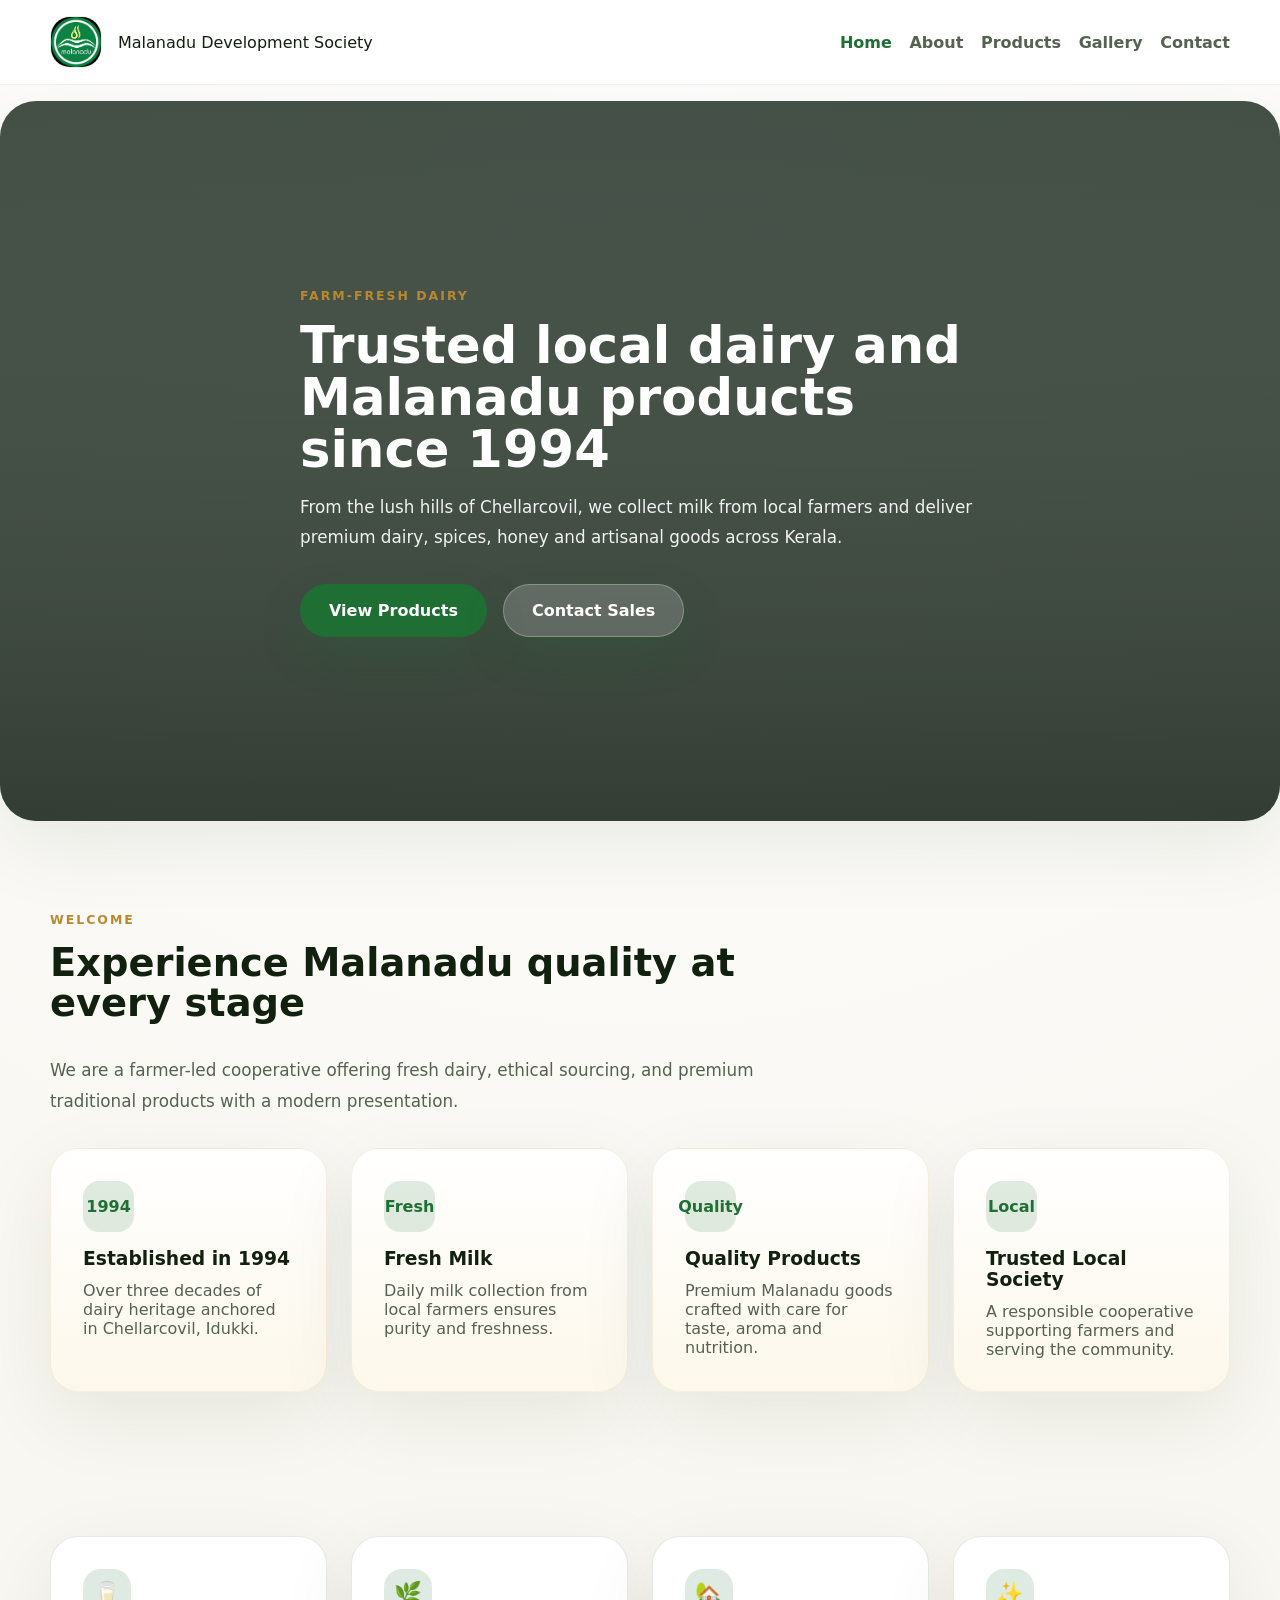
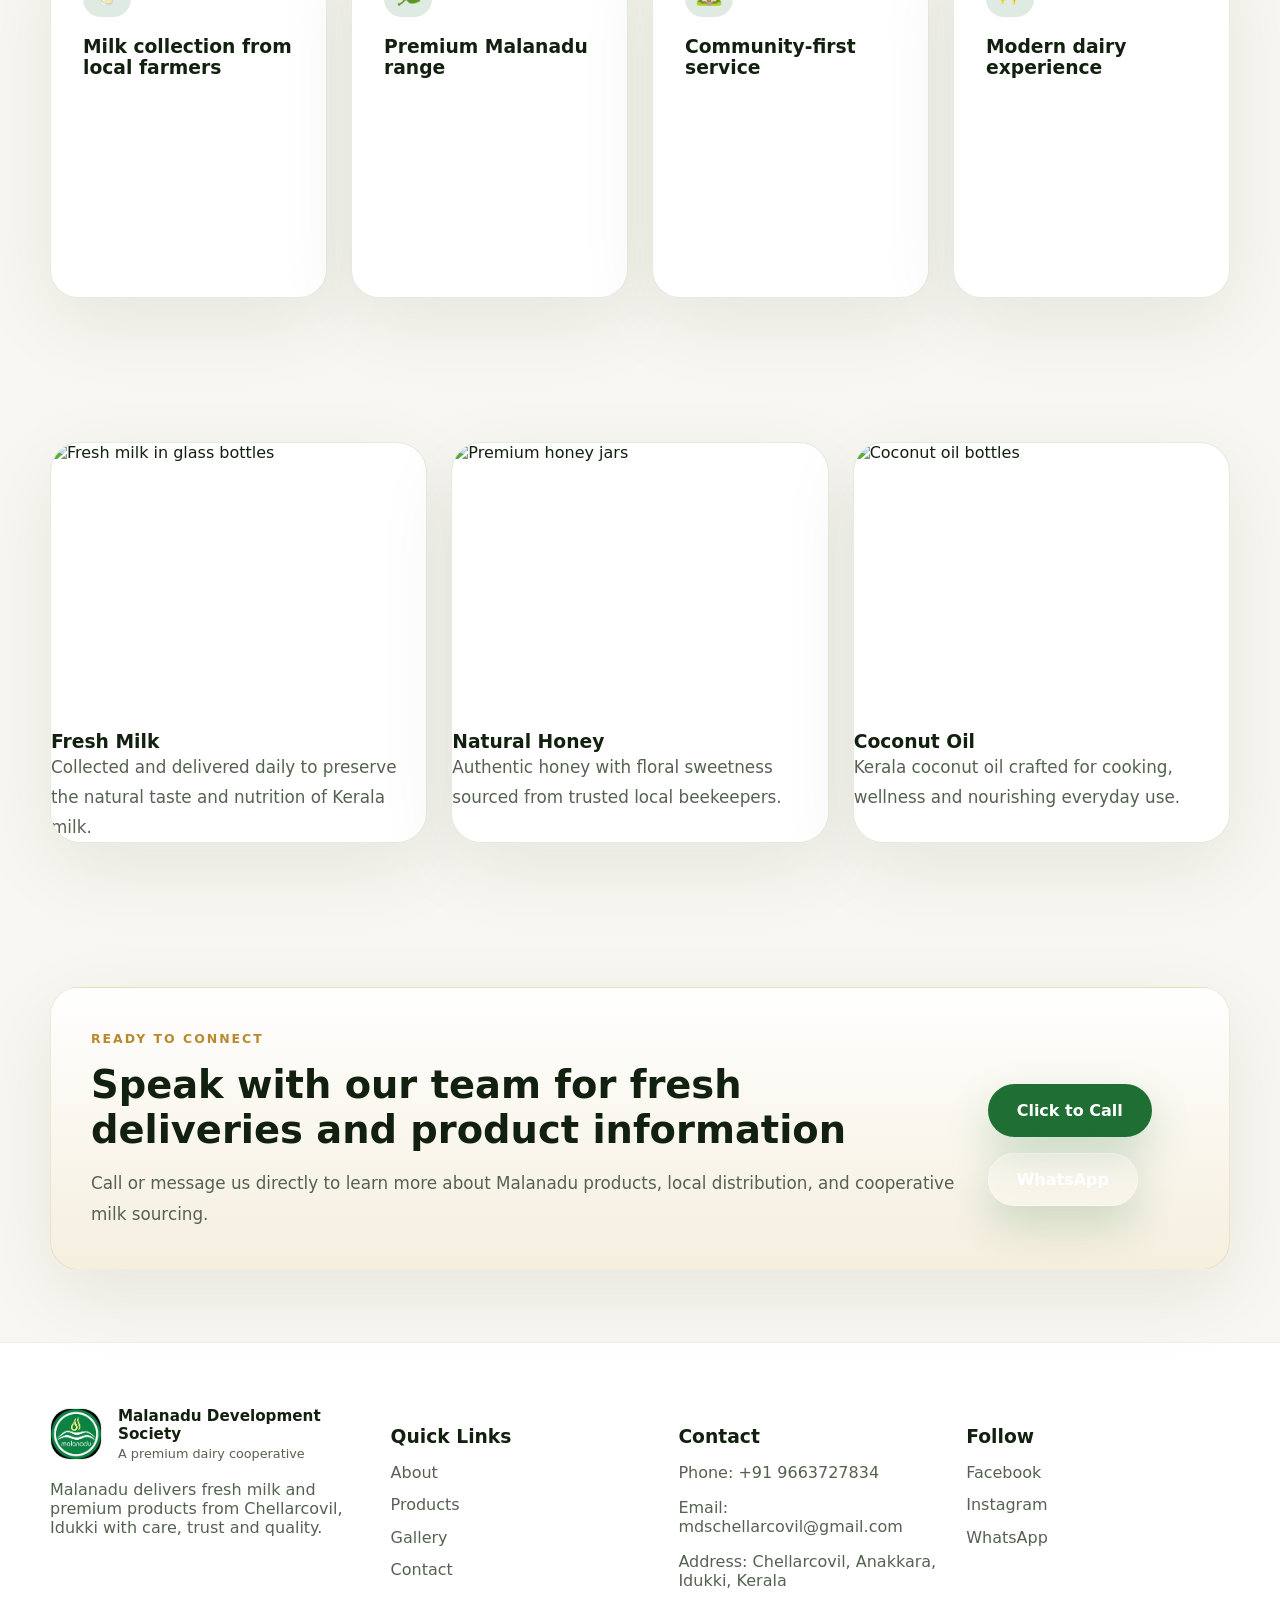
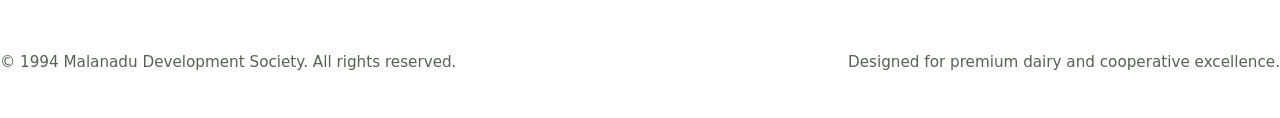
==== index.html @ d936068c "Website redesign" ====
<!doctype html>
<html lang="en">
<head>
  <meta charset="utf-8">
  <meta name="viewport" content="width=device-width,initial-scale=1,maximum-scale=1">
  <title>Malanadu Development Society</title>
  <meta name="description" content="Malanadu Development Society is a dairy and agriculture cooperative in Chellarcovil, Idukki, Kerala, offering fresh milk and premium Malanadu products since 1994.">
  <link rel="stylesheet" href="css/style.css">
  <script defer src="js/main.js"></script>
</head>
<body>
  <header class="site-header">
    <div class="container header-inner">
      <a class="brand" href="index.html">
        <img src="logo.jpeg" alt="Malanadu logo">
        <span>Malanadu Development Society</span>
      </a>
      <button class="menu-toggle" aria-label="Open menu"><span></span></button>
      <nav class="site-nav">
        <ul>
          <li><a href="index.html" class="active">Home</a></li>
          <li><a href="pages/about.html">About</a></li>
          <li><a href="pages/products.html">Products</a></li>
          <li><a href="pages/gallery.html">Gallery</a></li>
          <li><a href="pages/contact.html">Contact</a></li>
        </ul>
      </nav>
    </div>
  </header>

  <main>
    <section class="page-hero reveal" style="background-image: linear-gradient(180deg, rgba(7, 26, 12, 0.68), rgba(14, 40, 18, 0.38)), url('https://images.unsplash.com/photo-1517430816045-df4b7de27df3?auto=compress&cs=tinysrgb&w=1600&q=80');">
      <div class="container hero-copy">
        <span class="eyebrow">Farm-fresh dairy</span>
        <h1>Trusted local dairy and Malanadu products since 1994</h1>
        <p>From the lush hills of Chellarcovil, we collect milk from local farmers and deliver premium dairy, spices, honey and artisanal goods across Kerala.</p>
        <div class="hero-actions">
          <a class="button" href="pages/products.html">View Products</a>
          <a class="button button-secondary" href="pages/contact.html">Contact Sales</a>
        </div>
      </div>
    </section>

    <section class="container section-block reveal">
      <div class="section-header">
        <span class="eyebrow">Welcome</span>
        <h2>Experience Malanadu quality at every stage</h2>
        <p>We are a farmer-led cooperative offering fresh dairy, ethical sourcing, and premium traditional products with a modern presentation.</p>
      </div>

      <div class="values-grid">
        <article class="value-card">
          <span class="value-number">1994</span>
          <h3>Established in 1994</h3>
          <p>Over three decades of dairy heritage anchored in Chellarcovil, Idukki.</p>
        </article>
        <article class="value-card">
          <span class="value-number">Fresh</span>
          <h3>Fresh Milk</h3>
          <p>Daily milk collection from local farmers ensures purity and freshness.</p>
        </article>
        <article class="value-card">
          <span class="value-number">Quality</span>
          <h3>Quality Products</h3>
          <p>Premium Malanadu goods crafted with care for taste, aroma and nutrition.</p>
        </article>
        <article class="value-card">
          <span class="value-number">Local</span>
          <h3>Trusted Local Society</h3>
          <p>A responsible cooperative supporting farmers and serving the community.</p>
        </article>
      </div>
    </section>

    <section class="container section-block reveal">
      <div class="feature-grid">
        <article class="feature-card">
          <div class="feature-icon">🥛</div>
          <h3>Milk collection from local farmers</h3>
          <p>We work with village producers to bring farm-fresh milk from the field to your countertop.</p>
        </article>
        <article class="feature-card">
          <div class="feature-icon">🌿</div>
          <h3>Premium Malanadu range</h3>
          <p>Pure ghee, coconut oil, honey, tea and coffee powders made for everyday cooking and gifting.</p>
        </article>
        <article class="feature-card">
          <div class="feature-icon">🏡</div>
          <h3>Community-first service</h3>
          <p>Serving households in Kerala with reliable local sales, easy ordering, and transparent sourcing.</p>
        </article>
        <article class="feature-card">
          <div class="feature-icon">✨</div>
          <h3>Modern dairy experience</h3>
          <p>Designed for premium appeal, our website and products reflect the highest standards in cooperative dairy.</p>
        </article>
      </div>
    </section>

    <section class="container section-block reveal">
      <div class="product-highlight-grid">
        <article class="product-highlight-card">
          <img src="https://images.unsplash.com/photo-1588972696761-174f2e3838f5?auto=compress&cs=tinysrgb&w=1200&q=80" alt="Fresh milk in glass bottles">
          <div>
            <h3>Fresh Milk</h3>
            <p>Collected and delivered daily to preserve the natural taste and nutrition of Kerala milk.</p>
          </div>
        </article>
        <article class="product-highlight-card">
          <img src="https://images.unsplash.com/photo-1517649763962-0c623066013b?auto=compress&cs=tinysrgb&w=1200&q=80" alt="Premium honey jars">
          <div>
            <h3>Natural Honey</h3>
            <p>Authentic honey with floral sweetness sourced from trusted local beekeepers.</p>
          </div>
        </article>
        <article class="product-highlight-card">
          <img src="https://images.unsplash.com/photo-1563805042-7684e47b0306?auto=compress&cs=tinysrgb&w=1200&q=80" alt="Coconut oil bottles">
          <div>
            <h3>Coconut Oil</h3>
            <p>Kerala coconut oil crafted for cooking, wellness and nourishing everyday use.</p>
          </div>
        </article>
      </div>
    </section>

    <section class="container section-block reveal">
      <div class="cta-panel">
        <div>
          <span class="eyebrow">Ready to connect</span>
          <h2>Speak with our team for fresh deliveries and product information</h2>
          <p>Call or message us directly to learn more about Malanadu products, local distribution, and cooperative milk sourcing.</p>
        </div>
        <div class="cta-actions">
          <a class="button" href="tel:+919663727834">Click to Call</a>
          <a class="button button-secondary" href="https://wa.me/919663727834?text=Hello%20Malanadu%20Development%20Society" target="_blank" rel="noreferrer">WhatsApp</a>
        </div>
      </div>
    </section>
  </main>

  <footer class="site-footer">
    <div class="container footer-grid reveal">
      <div>
        <a class="brand-footer" href="index.html">
          <img src="logo.jpeg" alt="Malanadu logo">
          <div>
            <span class="brand-title">Malanadu Development Society</span>
            <span class="brand-tagline">A premium dairy cooperative</span>
          </div>
        </a>
        <p>Malanadu delivers fresh milk and premium products from Chellarcovil, Idukki with care, trust and quality.</p>
      </div>
      <div>
        <h3>Quick Links</h3>
        <ul>
          <li><a href="pages/about.html">About</a></li>
          <li><a href="pages/products.html">Products</a></li>
          <li><a href="pages/gallery.html">Gallery</a></li>
          <li><a href="pages/contact.html">Contact</a></li>
        </ul>
      </div>
      <div>
        <h3>Contact</h3>
        <p>Phone: <a href="tel:+919663727834">+91 9663727834</a></p>
        <p>Email: <a href="mailto:mdschellarcovil@gmail.com">mdschellarcovil@gmail.com</a></p>
        <p>Address: Chellarcovil, Anakkara, Idukki, Kerala</p>
      </div>
      <div>
        <h3>Follow</h3>
        <ul class="social-list">
          <li><a href="#" aria-label="Facebook">Facebook</a></li>
          <li><a href="#" aria-label="Instagram">Instagram</a></li>
          <li><a href="#" aria-label="WhatsApp">WhatsApp</a></li>
        </ul>
      </div>
    </div>
    <div class="footer-base">
      <p>© 1994 Malanadu Development Society. All rights reserved.</p>
      <p>Designed for premium dairy and cooperative excellence.</p>
    </div>
  </footer>
</body>
</html>
---- css/style.css ----
:root {
  color-scheme: light;
  --bg: #f8f7f1;
  --surface: #ffffff;
  --surface-soft: #fcfbf7;
  --text: #12200f;
  --muted: #556251;
  --primary: #1f6f34;
  --primary-soft: rgba(31, 111, 52, 0.14);
  --accent: #b8892e;
  --accent-soft: rgba(184, 137, 46, 0.18);
  --border: rgba(33, 90, 38, 0.12);
  --shadow: 0 24px 80px rgba(17, 33, 18, 0.08);
  --radius: 28px;
  --transition: 0.28s ease;
}

* {
  box-sizing: border-box;
}

html {
  scroll-behavior: smooth;
}

body {
  margin: 0;
  min-height: 100vh;
  font-family: Inter, system-ui, -apple-system, BlinkMacSystemFont, sans-serif;
  background: radial-gradient(circle at top, rgba(255,255,255,0.95), rgba(248,247,241,1) 45%);
  color: var(--text);
}

img {
  max-width: 100%;
  display: block;
}

a {
  color: inherit;
  text-decoration: none;
}

button,
input,
textarea {
  font: inherit;
}

.container {
  width: min(1180px, calc(100% - 2rem));
  margin: 0 auto;
}

.site-header {
  position: sticky;
  top: 0;
  z-index: 15;
  background: rgba(255, 255, 255, 0.96);
  backdrop-filter: blur(16px);
  border-bottom: 1px solid rgba(26, 71, 30, 0.08);
}

.header-inner {
  display: flex;
  align-items: center;
  justify-content: space-between;
  gap: 1rem;
  padding: 1rem 0;
}

.brand,
.brand-footer {
  display: inline-flex;
  align-items: center;
  gap: 1rem;
  color: var(--text);
}

.brand img,
.brand-footer img {
  width: 52px;
  height: 52px;
  object-fit: cover;
  border-radius: 20px;
  border: 1px solid rgba(31, 111, 52, 0.12);
}

.brand-title {
  display: block;
  font-size: 0.95rem;
  font-weight: 800;
}

.brand-tagline {
  display: block;
  font-size: 0.8rem;
  color: var(--muted);
  margin-top: 0.2rem;
}

.site-nav ul {
  display: flex;
  flex-wrap: wrap;
  align-items: center;
  gap: 1.1rem;
  padding: 0;
  margin: 0;
  list-style: none;
}

.site-nav a {
  color: var(--muted);
  font-weight: 600;
  transition: color var(--transition), transform var(--transition);
}

.site-nav a:hover,
.site-nav a.active {
  color: var(--primary);
  transform: translateY(-1px);
}

.menu-toggle {
  display: none;
  border: none;
  background: transparent;
  width: 2rem;
  aspect-ratio: 1;
  position: relative;
  cursor: pointer;
}

.menu-toggle span,
.menu-toggle span::before,
.menu-toggle span::after {
  content: "";
  display: block;
  width: 100%;
  height: 2px;
  background: var(--text);
  border-radius: 999px;
  transition: transform var(--transition);
}

.menu-toggle span::before {
  transform: translateY(-7px);
}

.menu-toggle span::after {
  transform: translateY(7px);
}

body.nav-open .site-nav {
  transform: translateX(0);
}

body.nav-open .menu-toggle span {
  background: transparent;
}

body.nav-open .menu-toggle span::before {
  transform: translateY(0) rotate(45deg);
}

body.nav-open .menu-toggle span::after {
  transform: translateY(0) rotate(-45deg);
}

.page-hero {
  position: relative;
  min-height: 80vh;
  display: flex;
  align-items: center;
  padding: 5rem 0;
  background-size: cover;
  background-position: center;
  border-radius: 36px;
  overflow: hidden;
  margin: 1rem 0;
  box-shadow: var(--shadow);
}

.page-hero::after {
  content: "";
  position: absolute;
  inset: 0;
  background: linear-gradient(180deg, rgba(8, 19, 10, 0.24) 0%, rgba(8, 19, 10, 0.72) 100%);
}

.hero-copy {
  position: relative;
  z-index: 1;
  max-width: 680px;
  color: #fff;
}

.eyebrow {
  display: inline-flex;
  align-items: center;
  gap: 0.5rem;
  color: var(--accent);
  text-transform: uppercase;
  letter-spacing: 0.16em;
  font-size: 0.78rem;
  font-weight: 700;
  margin-bottom: 1rem;
}

.page-hero h1,
.hero h1 {
  margin: 0;
  font-size: clamp(2.8rem, 4vw, 4.6rem);
  line-height: 1.02;
}

.page-hero p,
.hero p,
.section-header p,
.feature-card p,
.product-card p,
.contact-card p,
.gallery-item p,
.cta-panel p,
.product-highlight-card p {
  color: rgba(255, 255, 255, 0.92);
  font-size: 1.05rem;
  line-height: 1.8;
}

.hero-actions,
.cta-actions {
  margin-top: 2rem;
  display: flex;
  flex-wrap: wrap;
  gap: 1rem;
}

.button,
.button-secondary {
  display: inline-flex;
  align-items: center;
  justify-content: center;
  gap: 0.5rem;
  padding: 1rem 1.75rem;
  border-radius: 999px;
  font-weight: 700;
  transition: transform var(--transition), box-shadow var(--transition), background-color var(--transition);
}

.button {
  background: var(--primary);
  color: #fff;
  border: 1px solid transparent;
  box-shadow: 0 18px 44px rgba(31, 111, 52, 0.2);
}

.button-secondary {
  background: rgba(255, 255, 255, 0.18);
  color: #fff;
  border: 1px solid rgba(255, 255, 255, 0.26);
}

.button:hover,
.button-secondary:hover {
  transform: translateY(-2px);
}

.section-block {
  padding: 4.5rem 0;
}

.section-header {
  max-width: 760px;
  margin-bottom: 2rem;
}

.section-header h2 {
  margin-top: 0;
  font-size: clamp(2rem, 3vw, 2.8rem);
  line-height: 1.05;
  color: var(--text);
}

.section-header p {
  color: var(--muted);
}

.values-grid,
.feature-grid,
.product-highlight-grid,
.product-grid,
.gallery-grid,
.footer-grid {
  display: grid;
  gap: 1.5rem;
}

.values-grid {
  grid-template-columns: repeat(auto-fit, minmax(220px, 1fr));
  margin-top: 2rem;
}

.value-card {
  padding: 2rem;
  border-radius: var(--radius);
  background: linear-gradient(180deg, #ffffff 0%, #fdf8eb 100%);
  border: 1px solid rgba(184, 137, 46, 0.12);
  box-shadow: var(--shadow);
  transition: transform var(--transition), box-shadow var(--transition);
}

.value-card:hover {
  transform: translateY(-4px);
  box-shadow: 0 26px 90px rgba(17, 33, 18, 0.12);
}

.value-number {
  display: inline-flex;
  align-items: center;
  justify-content: center;
  width: 3.2rem;
  height: 3.2rem;
  border-radius: 16px;
  background: var(--primary-soft);
  color: var(--primary);
  font-weight: 800;
  margin-bottom: 1rem;
}

.value-card h3 {
  margin: 0 0 0.75rem;
  color: var(--text);
}

.value-card p {
  margin: 0;
  color: var(--muted);
}

.feature-grid {
  grid-template-columns: repeat(auto-fit, minmax(220px, 1fr));
}

.feature-card {
  padding: 2rem;
  border-radius: var(--radius);
  background: var(--surface);
  border: 1px solid var(--border);
  box-shadow: var(--shadow);
  transition: transform var(--transition), box-shadow var(--transition);
}

.feature-card:hover {
  transform: translateY(-4px);
  box-shadow: 0 28px 90px rgba(17, 33, 18, 0.1);
}

.feature-icon {
  width: 3rem;
  height: 3rem;
  display: flex;
  align-items: center;
  justify-content: center;
  border-radius: 18px;
  background: var(--primary-soft);
  color: var(--primary);
  font-size: 1.4rem;
}

.product-highlight-grid {
  grid-template-columns: repeat(auto-fit, minmax(260px, 1fr));
}

.product-highlight-card {
  display: flex;
  flex-direction: column;
  gap: 1.25rem;
  overflow: hidden;
  border-radius: 30px;
  background: #fff;
  border: 1px solid rgba(33, 90, 38, 0.12);
  box-shadow: var(--shadow);
  transition: transform var(--transition), box-shadow var(--transition);
}

.product-highlight-card:hover {
  transform: translateY(-4px);
  box-shadow: 0 32px 90px rgba(17, 33, 18, 0.12);
}

.product-highlight-card img {
  width: 100%;
  aspect-ratio: 14 / 10;
  object-fit: cover;
}

.product-highlight-card h3 {
  margin: 0;
  color: var(--text);
}

.product-highlight-card p {
  margin: 0;
  color: var(--muted);
}

.cta-panel {
  display: flex;
  align-items: center;
  justify-content: space-between;
  gap: 2rem;
  padding: 2.5rem;
  border-radius: var(--radius);
  background: linear-gradient(180deg, rgba(255, 255, 255, 0.96), rgba(244, 238, 221, 0.96));
  border: 1px solid rgba(184, 137, 46, 0.16);
  box-shadow: var(--shadow);
}

.cta-panel h2 {
  margin: 0;
  font-size: clamp(2rem, 3vw, 2.6rem);
  color: var(--text);
}

.cta-panel p {
  margin: 1rem 0 0;
  color: var(--muted);
}

.product-card {
  background: var(--surface);
  border: 1px solid rgba(33, 90, 38, 0.12);
  box-shadow: var(--shadow);
  border-radius: 28px;
  overflow: hidden;
  transition: transform var(--transition), box-shadow var(--transition);
}

.product-card:hover {
  transform: translateY(-4px);
  box-shadow: 0 30px 90px rgba(17, 33, 18, 0.12);
}

.product-card img,
.gallery-item img {
  width: 100%;
  height: 240px;
  object-fit: cover;
}

.product-card-content {
  padding: 2rem;
}

.product-card h3 {
  margin-top: 0;
  color: var(--text);
  font-size: 1.4rem;
}

.product-card p {
  color: var(--muted);
  margin: 1rem 0;
}

.product-card ul {
  margin: 0;
  padding-left: 1.2rem;
  color: var(--muted);
}

.product-card ul li {
  margin: 0.6rem 0;
}

.gallery-grid {
  grid-template-columns: repeat(auto-fit, minmax(220px, 1fr));
}

.gallery-item {
  position: relative;
  overflow: hidden;
  border-radius: 28px;
  box-shadow: var(--shadow);
  transition: transform var(--transition);
}

.gallery-item:hover {
  transform: translateY(-3px);
}

.gallery-label {
  position: absolute;
  left: 1.25rem;
  bottom: 1.25rem;
  right: 1.25rem;
  padding: 0.85rem 1rem;
  border-radius: 18px;
  background: rgba(18, 36, 18, 0.62);
  color: #fff;
  font-weight: 700;
  backdrop-filter: blur(4px);
}

.contact-grid {
  display: grid;
  grid-template-columns: minmax(0, 1.1fr) minmax(320px, 0.9fr);
  gap: 2rem;
}

.contact-card,
.map-box {
  padding: 1.75rem;
  border-radius: 28px;
  background: var(--surface);
  border: 1px solid var(--border);
  box-shadow: var(--shadow);
}

.contact-card strong {
  display: block;
  margin-bottom: 0.75rem;
  color: var(--primary);
}

.contact-card p {
  margin: 0;
  color: var(--muted);
}

.contact-actions {
  display: flex;
  flex-wrap: wrap;
  gap: 1rem;
  margin-top: 2rem;
}

.map-box {
  min-height: 320px;
  display: grid;
  gap: 1rem;
  align-items: center;
  justify-content: center;
}

.map-box span {
  display: block;
  text-transform: uppercase;
  letter-spacing: 0.16em;
  font-size: 0.72rem;
  color: var(--muted);
}

.map-box a {
  color: var(--primary);
  font-weight: 700;
}

.site-footer {
  background: #ffffff;
  border-top: 1px solid rgba(26, 71, 30, 0.08);
  padding: 4rem 0 2rem;
}

.footer-grid {
  grid-template-columns: minmax(0, 1.2fr) repeat(3, minmax(220px, 1fr));
}

.footer-grid h3 {
  margin-bottom: 1rem;
  color: var(--text);
}

.footer-grid p,
.footer-grid li a {
  color: var(--muted);
}

.footer-grid ul {
  list-style: none;
  padding: 0;
  margin: 0;
  display: grid;
  gap: 0.85rem;
}

.social-list li a {
  color: var(--muted);
  transition: color var(--transition);
}

.social-list li a:hover {
  color: var(--primary);
}

.footer-base {
  display: flex;
  flex-wrap: wrap;
  gap: 1rem;
  justify-content: space-between;
  align-items: center;
  color: var(--muted);
  font-size: 0.95rem;
  margin-top: 2rem;
}

.reveal {
  opacity: 0;
  transform: translateY(30px);
  transition: opacity 0.8s ease, transform 0.8s ease;
}

.reveal.revealed {
  opacity: 1;
  transform: translateY(0);
}

@media (max-width: 980px) {
  .header-inner {
    flex-wrap: wrap;
  }

  .footer-grid {
    grid-template-columns: 1fr;
  }

  .cta-panel {
    flex-direction: column;
    align-items: flex-start;
  }

  .contact-grid {
    grid-template-columns: 1fr;
  }
}

@media (max-width: 780px) {
  .site-nav {
    position: fixed;
    inset: 0 auto 0 0;
    width: min(280px, 100%);
    height: 100vh;
    background: #f8f7f1;
    padding: 3rem 1.5rem;
    border-left: 1px solid rgba(25, 65, 35, 0.08);
    transform: translateX(100%);
    transition: transform 0.28s ease;
    box-shadow: -24px 0 70px rgba(16, 40, 20, 0.14);
  }

  .site-nav ul {
    flex-direction: column;
    align-items: flex-start;
  }

  .menu-toggle {
    display: inline-flex;
  }

  .hero-actions,
  .cta-actions {
    flex-direction: column;
  }

  .page-hero {
    min-height: 70vh;
    margin: 1rem 0;
  }
}

@media (max-width: 560px) {
  .header-inner {
    gap: 0.75rem;
  }

  .page-hero {
    padding: 4rem 0;
  }

  .page-hero h1 {
    font-size: 2.6rem;
  }

  .button,
  .button-secondary {
    width: 100%;
  }

  .product-highlight-card,
  .value-card,
  .feature-card {
    padding: 1.75rem;
  }

  .map-box {
    min-height: 240px;
  }
}
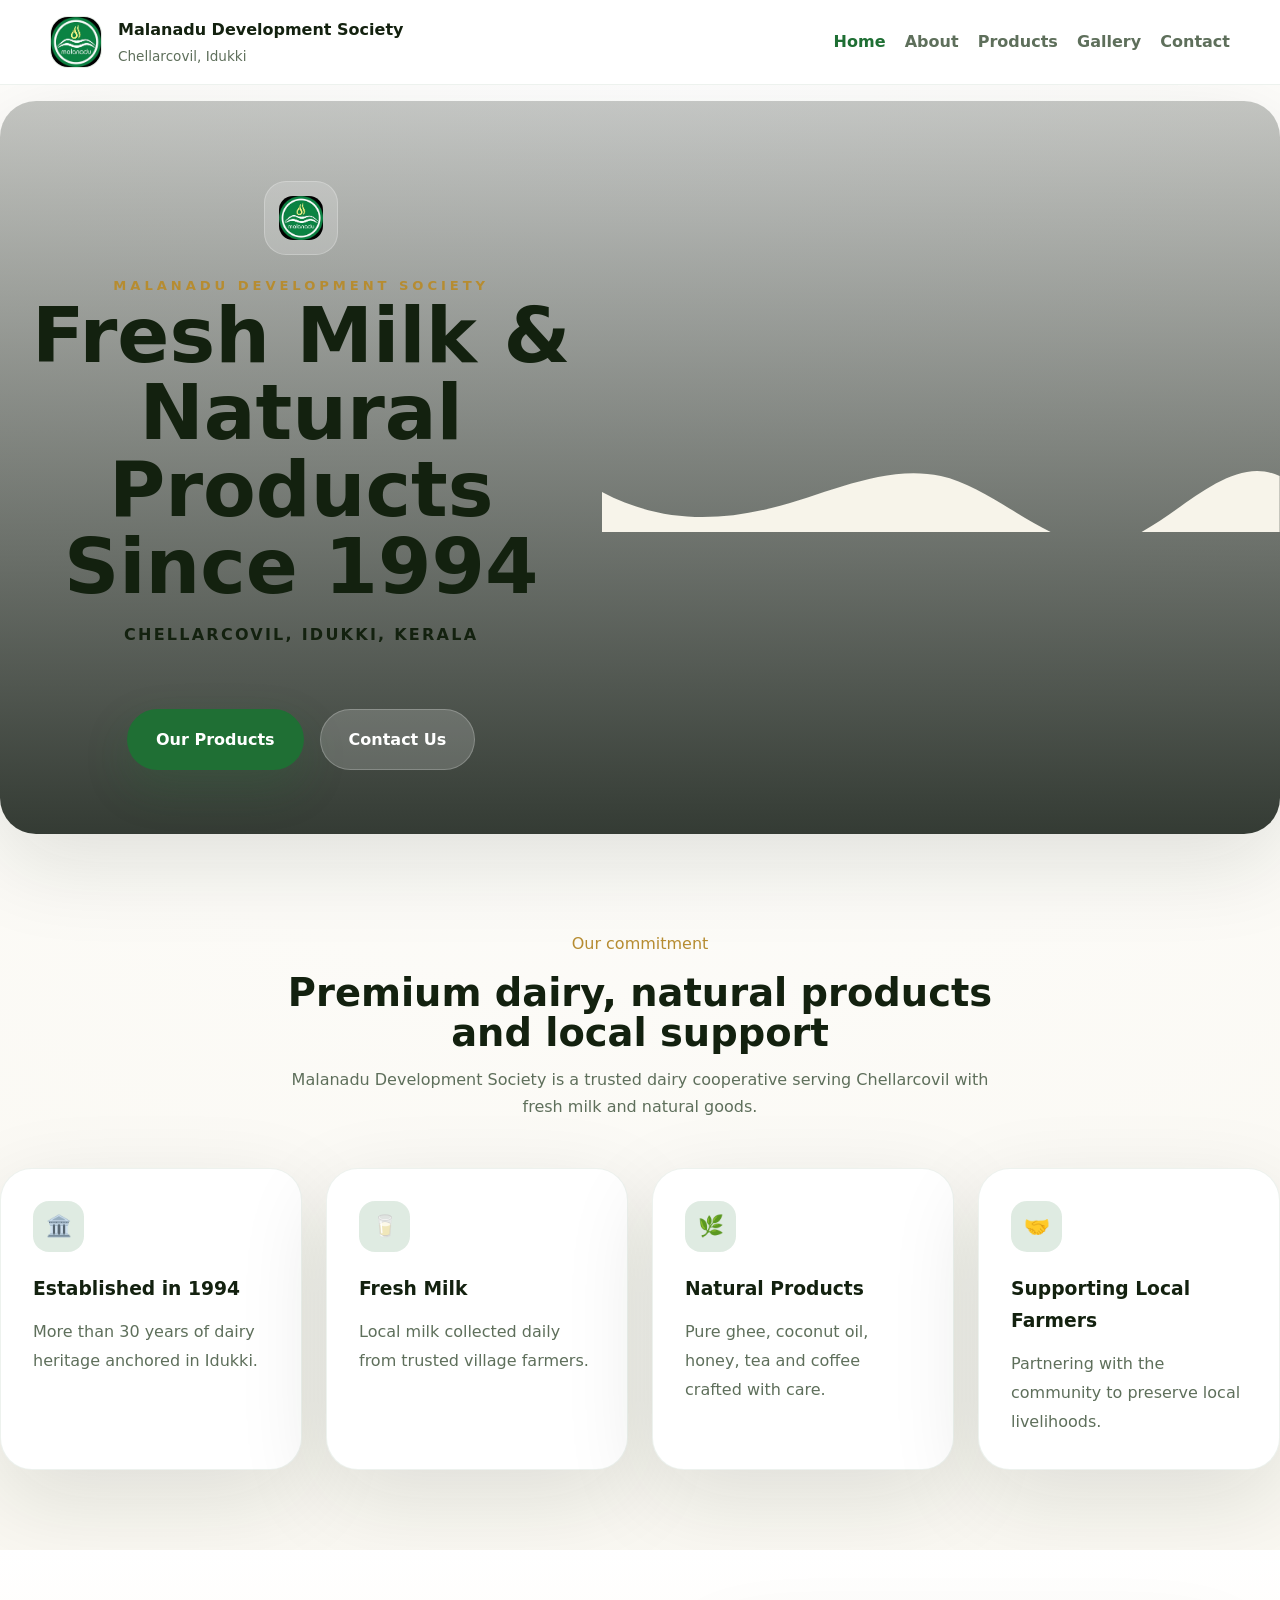
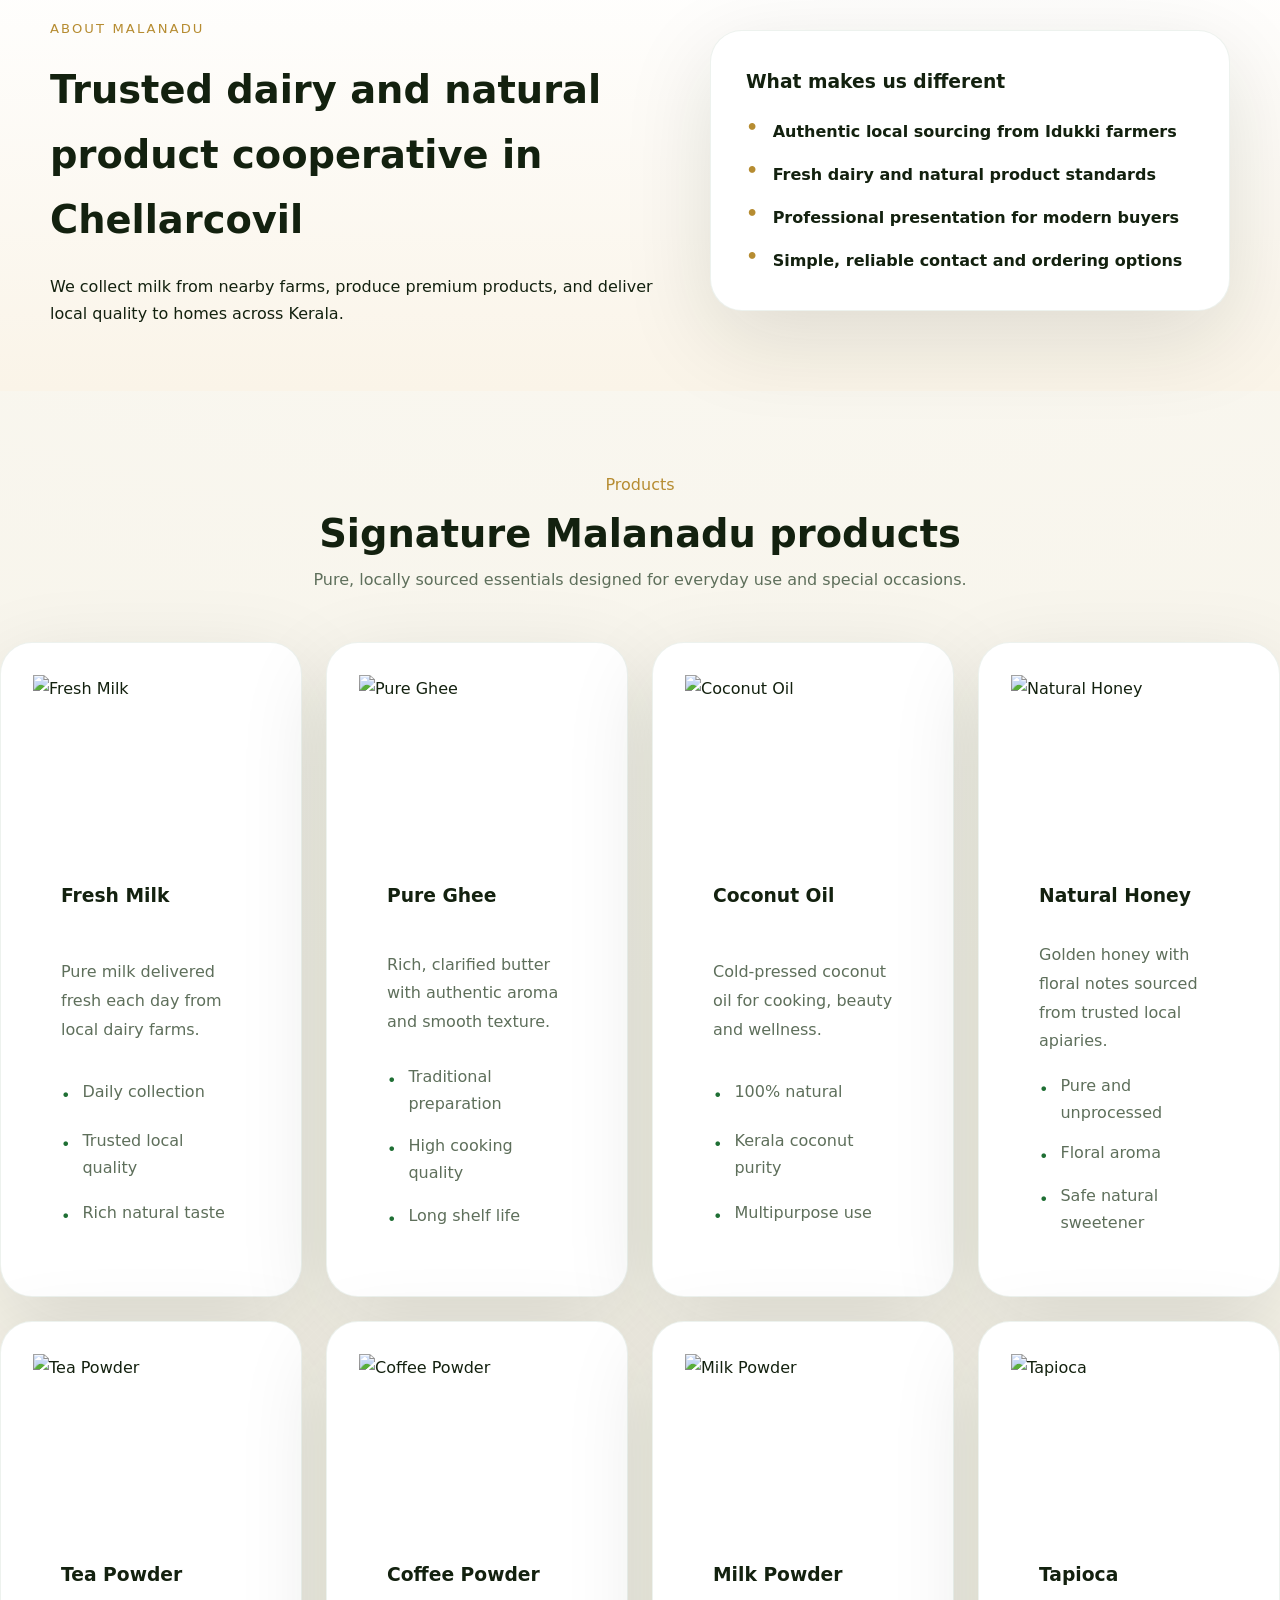
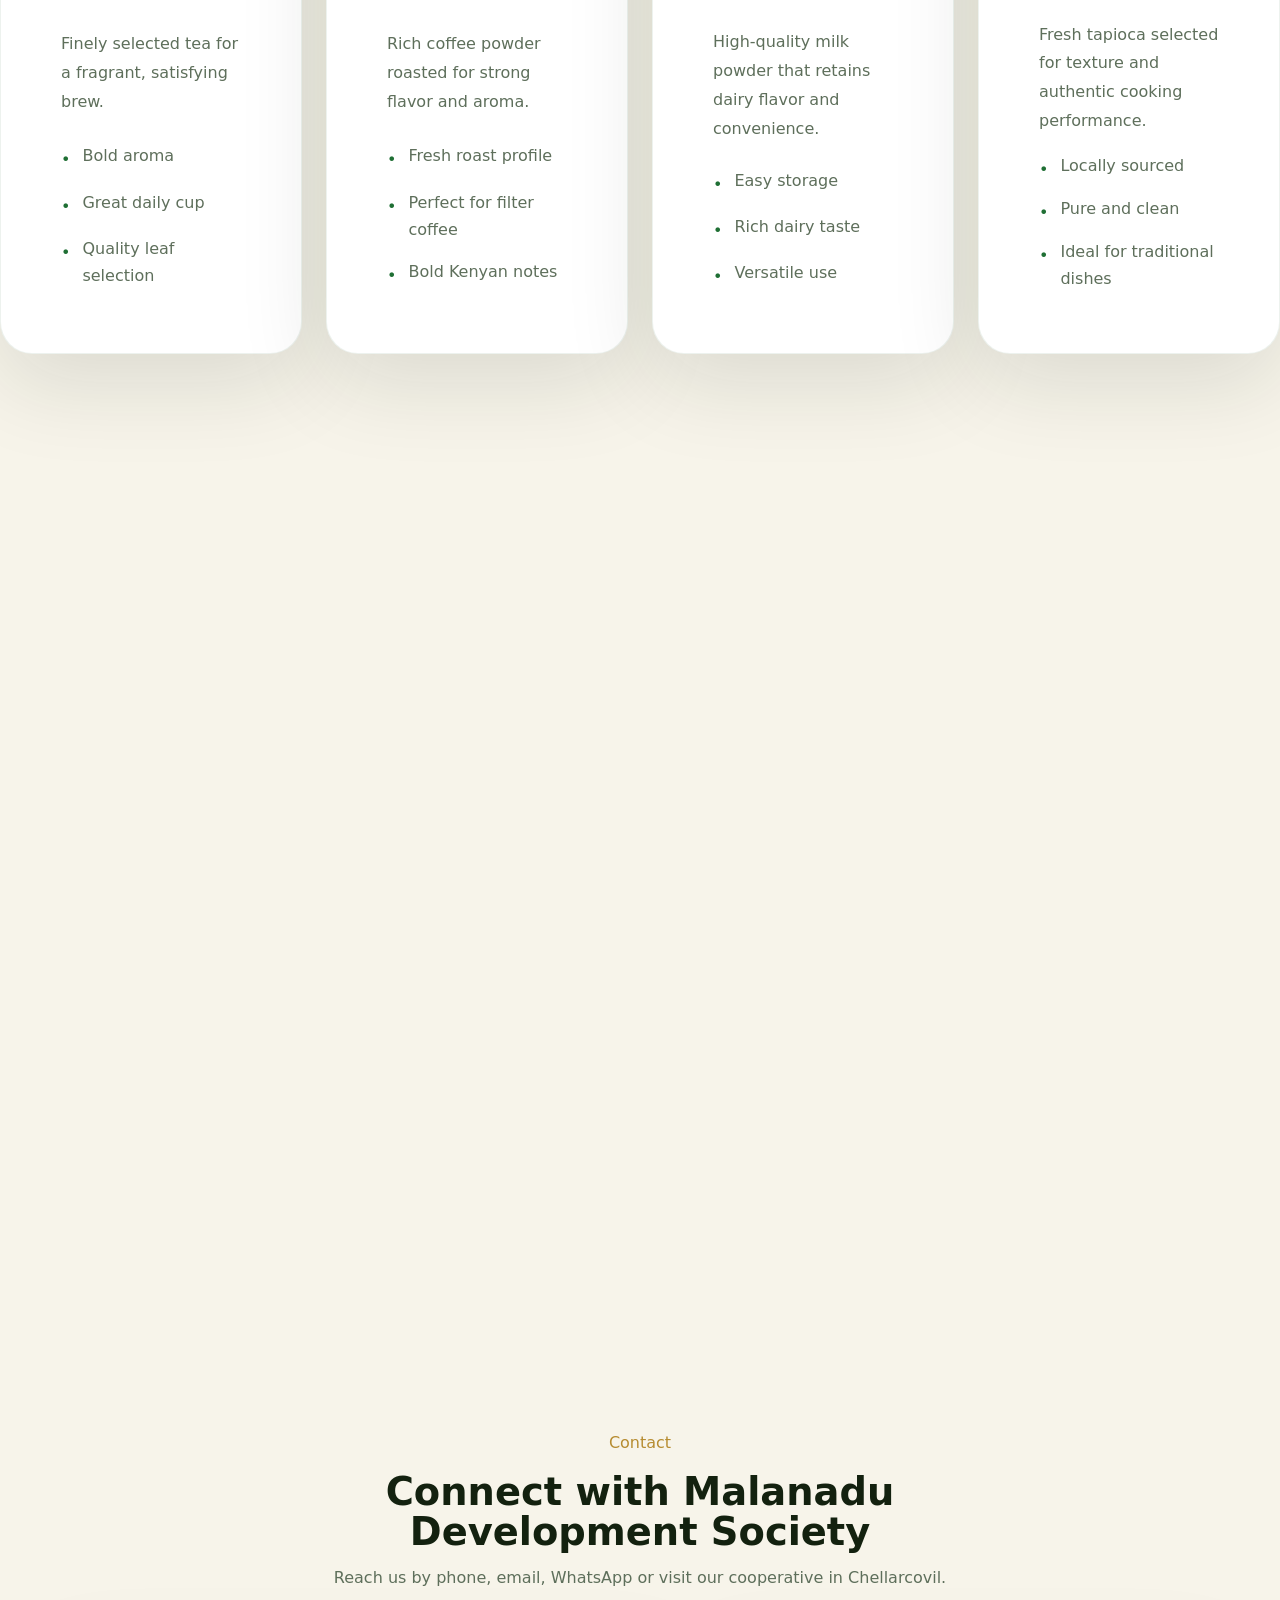
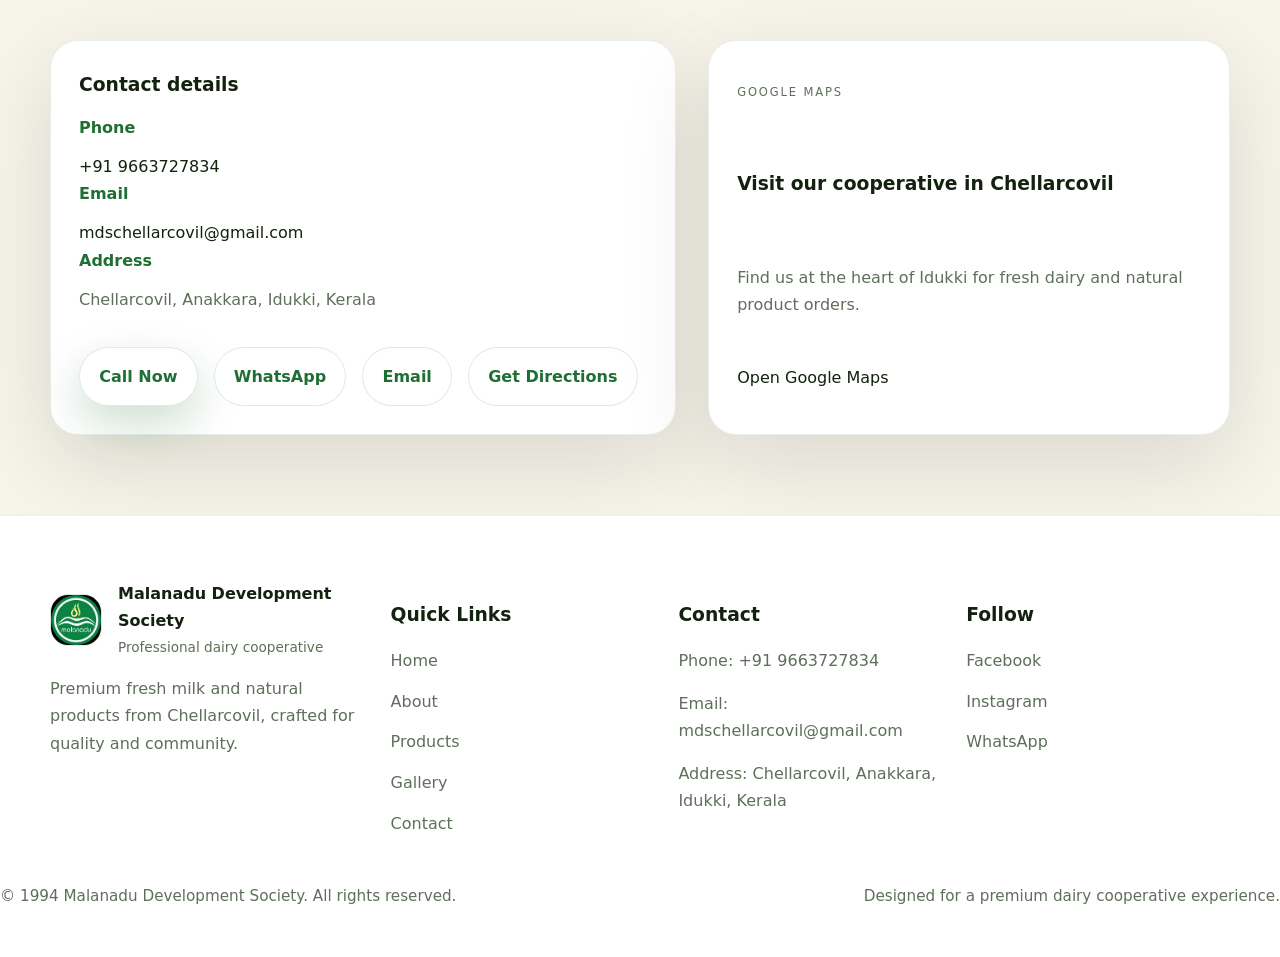
==== commit cecd5e18: "Homepage redesign" ====
--- a/index.html
+++ b/index.html
@@ -4,7 +4,7 @@
   <meta charset="utf-8">
   <meta name="viewport" content="width=device-width,initial-scale=1,maximum-scale=1">
   <title>Malanadu Development Society</title>
-  <meta name="description" content="Malanadu Development Society is a dairy and agriculture cooperative in Chellarcovil, Idukki, Kerala, offering fresh milk and premium Malanadu products since 1994.">
+  <meta name="description" content="Malanadu Development Society, Chellarcovil dairy cooperative offering fresh milk and natural products since 1994.">
   <link rel="stylesheet" href="css/style.css">
   <script defer src="js/main.js"></script>
 </head>
@@ -13,7 +13,10 @@
     <div class="container header-inner">
       <a class="brand" href="index.html">
         <img src="logo.jpeg" alt="Malanadu logo">
-        <span>Malanadu Development Society</span>
+        <div class="brand-content">
+          <span class="brand-title">Malanadu Development Society</span>
+          <span class="brand-tagline">Chellarcovil, Idukki</span>
+        </div>
       </a>
       <button class="menu-toggle" aria-label="Open menu"><span></span></button>
       <nav class="site-nav">
@@ -29,130 +32,270 @@
   </header>
 
   <main>
-    <section class="page-hero reveal" style="background-image: linear-gradient(180deg, rgba(7, 26, 12, 0.68), rgba(14, 40, 18, 0.38)), url('https://images.unsplash.com/photo-1517430816045-df4b7de27df3?auto=compress&cs=tinysrgb&w=1600&q=80');">
-      <div class="container hero-copy">
-        <span class="eyebrow">Farm-fresh dairy</span>
-        <h1>Trusted local dairy and Malanadu products since 1994</h1>
-        <p>From the lush hills of Chellarcovil, we collect milk from local farmers and deliver premium dairy, spices, honey and artisanal goods across Kerala.</p>
+    <section class="hero-section reveal" style="background-image: url('https://images.unsplash.com/photo-1500534314209-a25ddb2bd429?auto=compress&cs=tinysrgb&w=1600&q=80');">
+      <div class="hero-overlay"></div>
+      <div class="container hero-inner">
+        <div class="hero-logo"><img src="logo.jpeg" alt="Malanadu logo" style="width:44px;height:44px;border-radius:14px;"></div>
+        <div class="hero-copy">
+          <span class="eyebrow">Malanadu Development Society</span>
+          <h1>Fresh Milk & Natural Products Since 1994</h1>
+          <p class="hero-location">Chellarcovil, Idukki, Kerala</p>
+        </div>
         <div class="hero-actions">
-          <a class="button" href="pages/products.html">View Products</a>
-          <a class="button button-secondary" href="pages/contact.html">Contact Sales</a>
-        </div>
-      </div>
-    </section>
-
-    <section class="container section-block reveal">
+          <a class="button" href="pages/products.html">Our Products</a>
+          <a class="button-secondary" href="pages/contact.html">Contact Us</a>
+        </div>
+      </div>
+      <div class="hero-wave">
+        <svg viewBox="0 0 1440 120" xmlns="http://www.w3.org/2000/svg" preserveAspectRatio="none">
+          <path d="M0 80C120 110 240 110 360 96C480 82 600 52 720 64C840 76 960 142 1080 132C1200 122 1320 38 1440 64V120H0V80Z" fill="#f7f4ea"/>
+        </svg>
+      </div>
+    </section>
+
+    <section class="section reveal">
       <div class="section-header">
-        <span class="eyebrow">Welcome</span>
-        <h2>Experience Malanadu quality at every stage</h2>
-        <p>We are a farmer-led cooperative offering fresh dairy, ethical sourcing, and premium traditional products with a modern presentation.</p>
-      </div>
-
-      <div class="values-grid">
-        <article class="value-card">
-          <span class="value-number">1994</span>
-          <h3>Established in 1994</h3>
-          <p>Over three decades of dairy heritage anchored in Chellarcovil, Idukki.</p>
-        </article>
-        <article class="value-card">
-          <span class="value-number">Fresh</span>
-          <h3>Fresh Milk</h3>
-          <p>Daily milk collection from local farmers ensures purity and freshness.</p>
-        </article>
-        <article class="value-card">
-          <span class="value-number">Quality</span>
-          <h3>Quality Products</h3>
-          <p>Premium Malanadu goods crafted with care for taste, aroma and nutrition.</p>
-        </article>
-        <article class="value-card">
-          <span class="value-number">Local</span>
-          <h3>Trusted Local Society</h3>
-          <p>A responsible cooperative supporting farmers and serving the community.</p>
-        </article>
-      </div>
-    </section>
-
-    <section class="container section-block reveal">
+        <span class="eyebrow">Our commitment</span>
+        <h2>Premium dairy, natural products and local support</h2>
+        <p>Malanadu Development Society is a trusted dairy cooperative serving Chellarcovil with fresh milk and natural goods.</p>
+      </div>
       <div class="feature-grid">
         <article class="feature-card">
-          <div class="feature-icon">🥛</div>
-          <h3>Milk collection from local farmers</h3>
-          <p>We work with village producers to bring farm-fresh milk from the field to your countertop.</p>
+          <span class="feature-icon">🏛️</span>
+          <h3>Established in 1994</h3>
+          <p>More than 30 years of dairy heritage anchored in Idukki.</p>
         </article>
         <article class="feature-card">
-          <div class="feature-icon">🌿</div>
-          <h3>Premium Malanadu range</h3>
-          <p>Pure ghee, coconut oil, honey, tea and coffee powders made for everyday cooking and gifting.</p>
+          <span class="feature-icon">🥛</span>
+          <h3>Fresh Milk</h3>
+          <p>Local milk collected daily from trusted village farmers.</p>
         </article>
         <article class="feature-card">
-          <div class="feature-icon">🏡</div>
-          <h3>Community-first service</h3>
-          <p>Serving households in Kerala with reliable local sales, easy ordering, and transparent sourcing.</p>
+          <span class="feature-icon">🌿</span>
+          <h3>Natural Products</h3>
+          <p>Pure ghee, coconut oil, honey, tea and coffee crafted with care.</p>
         </article>
         <article class="feature-card">
-          <div class="feature-icon">✨</div>
-          <h3>Modern dairy experience</h3>
-          <p>Designed for premium appeal, our website and products reflect the highest standards in cooperative dairy.</p>
-        </article>
-      </div>
-    </section>
-
-    <section class="container section-block reveal">
-      <div class="product-highlight-grid">
-        <article class="product-highlight-card">
-          <img src="https://images.unsplash.com/photo-1588972696761-174f2e3838f5?auto=compress&cs=tinysrgb&w=1200&q=80" alt="Fresh milk in glass bottles">
-          <div>
+          <span class="feature-icon">🤝</span>
+          <h3>Supporting Local Farmers</h3>
+          <p>Partnering with the community to preserve local livelihoods.</p>
+        </article>
+      </div>
+    </section>
+
+    <section class="about-section reveal">
+      <div class="container about-grid">
+        <div class="about-text">
+          <span class="eyebrow">About Malanadu</span>
+          <h2>Trusted dairy and natural product cooperative in Chellarcovil</h2>
+          <p>We collect milk from nearby farms, produce premium products, and deliver local quality to homes across Kerala.</p>
+        </div>
+        <article class="about-card">
+          <h3>What makes us different</h3>
+          <ul>
+            <li>Authentic local sourcing from Idukki farmers</li>
+            <li>Fresh dairy and natural product standards</li>
+            <li>Professional presentation for modern buyers</li>
+            <li>Simple, reliable contact and ordering options</li>
+          </ul>
+        </article>
+      </div>
+    </section>
+
+    <section class="section reveal">
+      <div class="section-header">
+        <span class="eyebrow">Products</span>
+        <h2>Signature Malanadu products</h2>
+        <p>Pure, locally sourced essentials designed for everyday use and special occasions.</p>
+      </div>
+      <div class="product-grid">
+        <article class="product-card">
+          <img src="https://images.unsplash.com/photo-1514516880898-9a3c4f5d72a6?auto=compress&cs=tinysrgb&w=1200&q=80" alt="Fresh Milk">
+          <div class="product-card-body">
             <h3>Fresh Milk</h3>
-            <p>Collected and delivered daily to preserve the natural taste and nutrition of Kerala milk.</p>
-          </div>
-        </article>
-        <article class="product-highlight-card">
-          <img src="https://images.unsplash.com/photo-1517649763962-0c623066013b?auto=compress&cs=tinysrgb&w=1200&q=80" alt="Premium honey jars">
-          <div>
+            <p>Pure milk delivered fresh each day from local dairy farms.</p>
+            <ul>
+              <li>Daily collection</li>
+              <li>Trusted local quality</li>
+              <li>Rich natural taste</li>
+            </ul>
+          </div>
+        </article>
+        <article class="product-card">
+          <img src="https://images.unsplash.com/photo-1541123357457-e1d786342f0d?auto=compress&cs=tinysrgb&w=1200&q=80" alt="Pure Ghee">
+          <div class="product-card-body">
+            <h3>Pure Ghee</h3>
+            <p>Rich, clarified butter with authentic aroma and smooth texture.</p>
+            <ul>
+              <li>Traditional preparation</li>
+              <li>High cooking quality</li>
+              <li>Long shelf life</li>
+            </ul>
+          </div>
+        </article>
+        <article class="product-card">
+          <img src="https://images.unsplash.com/photo-1519682577862-22b62b24e493?auto=compress&cs=tinysrgb&w=1200&q=80" alt="Coconut Oil">
+          <div class="product-card-body">
+            <h3>Coconut Oil</h3>
+            <p>Cold-pressed coconut oil for cooking, beauty and wellness.</p>
+            <ul>
+              <li>100% natural</li>
+              <li>Kerala coconut purity</li>
+              <li>Multipurpose use</li>
+            </ul>
+          </div>
+        </article>
+        <article class="product-card">
+          <img src="https://images.unsplash.com/photo-1502741338009-cac2772e18bc?auto=compress&cs=tinysrgb&w=1200&q=80" alt="Natural Honey">
+          <div class="product-card-body">
             <h3>Natural Honey</h3>
-            <p>Authentic honey with floral sweetness sourced from trusted local beekeepers.</p>
-          </div>
-        </article>
-        <article class="product-highlight-card">
-          <img src="https://images.unsplash.com/photo-1563805042-7684e47b0306?auto=compress&cs=tinysrgb&w=1200&q=80" alt="Coconut oil bottles">
-          <div>
-            <h3>Coconut Oil</h3>
-            <p>Kerala coconut oil crafted for cooking, wellness and nourishing everyday use.</p>
-          </div>
-        </article>
-      </div>
-    </section>
-
-    <section class="container section-block reveal">
-      <div class="cta-panel">
-        <div>
-          <span class="eyebrow">Ready to connect</span>
-          <h2>Speak with our team for fresh deliveries and product information</h2>
-          <p>Call or message us directly to learn more about Malanadu products, local distribution, and cooperative milk sourcing.</p>
-        </div>
-        <div class="cta-actions">
-          <a class="button" href="tel:+919663727834">Click to Call</a>
-          <a class="button button-secondary" href="https://wa.me/919663727834?text=Hello%20Malanadu%20Development%20Society" target="_blank" rel="noreferrer">WhatsApp</a>
+            <p>Golden honey with floral notes sourced from trusted local apiaries.</p>
+            <ul>
+              <li>Pure and unprocessed</li>
+              <li>Floral aroma</li>
+              <li>Safe natural sweetener</li>
+            </ul>
+          </div>
+        </article>
+        <article class="product-card">
+          <img src="https://images.unsplash.com/photo-1509042239860-f550ce710b93?auto=compress&cs=tinysrgb&w=1200&q=80" alt="Tea Powder">
+          <div class="product-card-body">
+            <h3>Tea Powder</h3>
+            <p>Finely selected tea for a fragrant, satisfying brew.</p>
+            <ul>
+              <li>Bold aroma</li>
+              <li>Great daily cup</li>
+              <li>Quality leaf selection</li>
+            </ul>
+          </div>
+        </article>
+        <article class="product-card">
+          <img src="https://images.unsplash.com/photo-1511920170033-f8396924c348?auto=compress&cs=tinysrgb&w=1200&q=80" alt="Coffee Powder">
+          <div class="product-card-body">
+            <h3>Coffee Powder</h3>
+            <p>Rich coffee powder roasted for strong flavor and aroma.</p>
+            <ul>
+              <li>Fresh roast profile</li>
+              <li>Perfect for filter coffee</li>
+              <li>Bold Kenyan notes</li>
+            </ul>
+          </div>
+        </article>
+        <article class="product-card">
+          <img src="https://images.unsplash.com/photo-1574775072748-9f3f3c1c9fd6?auto=compress&cs=tinysrgb&w=1200&q=80" alt="Milk Powder">
+          <div class="product-card-body">
+            <h3>Milk Powder</h3>
+            <p>High-quality milk powder that retains dairy flavor and convenience.</p>
+            <ul>
+              <li>Easy storage</li>
+              <li>Rich dairy taste</li>
+              <li>Versatile use</li>
+            </ul>
+          </div>
+        </article>
+        <article class="product-card">
+          <img src="https://images.unsplash.com/photo-1547483230-de7825fd3ef6?auto=compress&cs=tinysrgb&w=1200&q=80" alt="Tapioca">
+          <div class="product-card-body">
+            <h3>Tapioca</h3>
+            <p>Fresh tapioca selected for texture and authentic cooking performance.</p>
+            <ul>
+              <li>Locally sourced</li>
+              <li>Pure and clean</li>
+              <li>Ideal for traditional dishes</li>
+            </ul>
+          </div>
+        </article>
+      </div>
+    </section>
+
+    <section class="section reveal">
+      <div class="section-header">
+        <span class="eyebrow">Gallery</span>
+        <h2>Visual story of our dairy and local products</h2>
+        <p>Beautiful farming, dairy care, and product imagery ready for the Malanadu story.</p>
+      </div>
+      <div class="gallery-grid">
+        <article class="gallery-item">
+          <img src="https://images.unsplash.com/photo-1488750482350-093f72a15933?auto=compress&cs=tinysrgb&w=1200&q=80" alt="Dairy farm landscape">
+          <div class="gallery-label">Dairy farm landscape</div>
+        </article>
+        <article class="gallery-item">
+          <img src="https://images.unsplash.com/photo-1516685018646-549d41b1b82f?auto=compress&cs=tinysrgb&w=1200&q=80" alt="Milk product display">
+          <div class="gallery-label">Milk product display</div>
+        </article>
+        <article class="gallery-item">
+          <img src="https://images.unsplash.com/photo-1510626176961-4b21f2ffbd32?auto=compress&cs=tinysrgb&w=1200&q=80" alt="Honey and natural products">
+          <div class="gallery-label">Honey and natural products</div>
+        </article>
+        <article class="gallery-item">
+          <img src="https://images.unsplash.com/photo-1514923991905-158b5cac23b4?auto=compress&cs=tinysrgb&w=1200&q=80" alt="Coconut oil preparation">
+          <div class="gallery-label">Coconut oil preparation</div>
+        </article>
+        <article class="gallery-item">
+          <img src="https://images.unsplash.com/photo-1516069677018-3785f74f8e80?auto=compress&cs=tinysrgb&w=1200&q=80" alt="Tea and coffee products">
+          <div class="gallery-label">Tea and coffee products</div>
+        </article>
+        <article class="gallery-item">
+          <img src="https://images.unsplash.com/photo-1528825871115-3581a5387919?auto=compress&cs=tinysrgb&w=1200&q=80" alt="Local market dairy display">
+          <div class="gallery-label">Local market display</div>
+        </article>
+      </div>
+    </section>
+
+    <section class="section reveal">
+      <div class="section-header">
+        <span class="eyebrow">Contact</span>
+        <h2>Connect with Malanadu Development Society</h2>
+        <p>Reach us by phone, email, WhatsApp or visit our cooperative in Chellarcovil.</p>
+      </div>
+      <div class="container contact-grid">
+        <div class="contact-card">
+          <h3>Contact details</h3>
+          <div class="contact-item">
+            <strong>Phone</strong>
+            <a href="tel:+919663727834">+91 9663727834</a>
+          </div>
+          <div class="contact-item">
+            <strong>Email</strong>
+            <a href="mailto:mdschellarcovil@gmail.com">mdschellarcovil@gmail.com</a>
+          </div>
+          <div class="contact-item">
+            <strong>Address</strong>
+            <p>Chellarcovil, Anakkara, Idukki, Kerala</p>
+          </div>
+          <div class="contact-actions">
+            <a class="button" href="tel:+919663727834">Call Now</a>
+            <a class="button-secondary" href="https://wa.me/919663727834?text=Hello%20Malanadu%20Development%20Society" target="_blank" rel="noreferrer">WhatsApp</a>
+            <a class="button-secondary" href="mailto:mdschellarcovil@gmail.com">Email</a>
+            <a class="button-secondary" href="https://maps.app.goo.gl/onMSYAunea2vbHX67" target="_blank" rel="noreferrer">Get Directions</a>
+          </div>
+        </div>
+        <div class="map-box">
+          <span>Google Maps</span>
+          <h3>Visit our cooperative in Chellarcovil</h3>
+          <p>Find us at the heart of Idukki for fresh dairy and natural product orders.</p>
+          <a href="https://maps.app.goo.gl/onMSYAunea2vbHX67" target="_blank" rel="noreferrer">Open Google Maps</a>
         </div>
       </div>
     </section>
   </main>
 
-  <footer class="site-footer">
-    <div class="container footer-grid reveal">
+  <footer class="site-footer reveal">
+    <div class="container footer-grid">
       <div>
         <a class="brand-footer" href="index.html">
           <img src="logo.jpeg" alt="Malanadu logo">
-          <div>
+          <div class="brand-content">
             <span class="brand-title">Malanadu Development Society</span>
-            <span class="brand-tagline">A premium dairy cooperative</span>
+            <span class="brand-tagline">Professional dairy cooperative</span>
           </div>
         </a>
-        <p>Malanadu delivers fresh milk and premium products from Chellarcovil, Idukki with care, trust and quality.</p>
+        <p>Premium fresh milk and natural products from Chellarcovil, crafted for quality and community.</p>
       </div>
       <div>
         <h3>Quick Links</h3>
         <ul>
+          <li><a href="index.html">Home</a></li>
           <li><a href="pages/about.html">About</a></li>
           <li><a href="pages/products.html">Products</a></li>
           <li><a href="pages/gallery.html">Gallery</a></li>
@@ -168,16 +311,16 @@
       <div>
         <h3>Follow</h3>
         <ul class="social-list">
-          <li><a href="#" aria-label="Facebook">Facebook</a></li>
-          <li><a href="#" aria-label="Instagram">Instagram</a></li>
-          <li><a href="#" aria-label="WhatsApp">WhatsApp</a></li>
+          <li><a href="#">Facebook</a></li>
+          <li><a href="#">Instagram</a></li>
+          <li><a href="#">WhatsApp</a></li>
         </ul>
       </div>
     </div>
     <div class="footer-base">
       <p>© 1994 Malanadu Development Society. All rights reserved.</p>
-      <p>Designed for premium dairy and cooperative excellence.</p>
+      <p>Designed for a premium dairy cooperative experience.</p>
     </div>
   </footer>
 </body>
-</html>+</html>
--- a/css/style.css
+++ b/css/style.css
@@ -1,17 +1,16 @@
 :root {
   color-scheme: light;
-  --bg: #f8f7f1;
+  --bg: #f7f4ea;
   --surface: #ffffff;
-  --surface-soft: #fcfbf7;
-  --text: #12200f;
-  --muted: #556251;
+  --surface-soft: #fcf8ef;
+  --text: #13210f;
+  --muted: #5e6f5b;
   --primary: #1f6f34;
   --primary-soft: rgba(31, 111, 52, 0.14);
-  --accent: #b8892e;
-  --accent-soft: rgba(184, 137, 46, 0.18);
-  --border: rgba(33, 90, 38, 0.12);
-  --shadow: 0 24px 80px rgba(17, 33, 18, 0.08);
-  --radius: 28px;
+  --accent: #b68c31;
+  --border: rgba(33, 90, 38, 0.1);
+  --shadow: 0 28px 90px rgba(17, 33, 18, 0.12);
+  --radius: 32px;
   --transition: 0.28s ease;
 }
 
@@ -26,8 +25,8 @@
 body {
   margin: 0;
   min-height: 100vh;
-  font-family: Inter, system-ui, -apple-system, BlinkMacSystemFont, sans-serif;
-  background: radial-gradient(circle at top, rgba(255,255,255,0.95), rgba(248,247,241,1) 45%);
+  font-family: Inter, system-ui, -apple-system, BlinkMacSystemFont, "Segoe UI", sans-serif;
+  background: radial-gradient(circle at top, #ffffff, #f7f4ea 45%);
   color: var(--text);
 }
 
@@ -47,6 +46,17 @@
   font: inherit;
 }
 
+::selection {
+  background: rgba(31, 111, 52, 0.18);
+  color: #13210f;
+}
+
+body,
+p,
+li {
+  line-height: 1.7;
+}
+
 .container {
   width: min(1180px, calc(100% - 2rem));
   margin: 0 auto;
@@ -55,10 +65,10 @@
 .site-header {
   position: sticky;
   top: 0;
-  z-index: 15;
-  background: rgba(255, 255, 255, 0.96);
-  backdrop-filter: blur(16px);
-  border-bottom: 1px solid rgba(26, 71, 30, 0.08);
+  z-index: 20;
+  background: rgba(255, 255, 255, 0.95);
+  backdrop-filter: blur(18px);
+  border-bottom: 1px solid rgba(33, 90, 38, 0.08);
 }
 
 .header-inner {
@@ -82,28 +92,30 @@
   width: 52px;
   height: 52px;
   object-fit: cover;
-  border-radius: 20px;
-  border: 1px solid rgba(31, 111, 52, 0.12);
+  border-radius: 18px;
+  border: 1px solid rgba(33, 90, 38, 0.14);
+}
+
+.brand-content {
+  display: grid;
+  gap: 0.1rem;
 }
 
 .brand-title {
-  display: block;
-  font-size: 0.95rem;
+  font-size: 1rem;
   font-weight: 800;
 }
 
 .brand-tagline {
-  display: block;
-  font-size: 0.8rem;
-  color: var(--muted);
-  margin-top: 0.2rem;
+  color: var(--muted);
+  font-size: 0.85rem;
 }
 
 .site-nav ul {
   display: flex;
   flex-wrap: wrap;
   align-items: center;
-  gap: 1.1rem;
+  gap: 1.2rem;
   padding: 0;
   margin: 0;
   list-style: none;
@@ -134,8 +146,8 @@
 .menu-toggle span,
 .menu-toggle span::before,
 .menu-toggle span::after {
+  display: block;
   content: "";
-  display: block;
   width: 100%;
   height: 2px;
   background: var(--text);
@@ -167,12 +179,12 @@
   transform: translateY(0) rotate(-45deg);
 }
 
-.page-hero {
+.hero-section {
   position: relative;
   min-height: 80vh;
   display: flex;
   align-items: center;
-  padding: 5rem 0;
+  padding: 5rem 0 4rem;
   background-size: cover;
   background-position: center;
   border-radius: 36px;
@@ -181,63 +193,73 @@
   box-shadow: var(--shadow);
 }
 
-.page-hero::after {
-  content: "";
+.hero-overlay {
   position: absolute;
   inset: 0;
-  background: linear-gradient(180deg, rgba(8, 19, 10, 0.24) 0%, rgba(8, 19, 10, 0.72) 100%);
-}
-
-.hero-copy {
+  background: linear-gradient(180deg, rgba(8, 17, 9, 0.24), rgba(8, 17, 9, 0.82));
+}
+
+.hero-inner {
   position: relative;
   z-index: 1;
-  max-width: 680px;
-  color: #fff;
-}
-
-.eyebrow {
+  width: 100%;
+  max-width: 760px;
+  margin: 0 auto;
+  text-align: center;
+  display: grid;
+  gap: 1rem;
+}
+
+.hero-logo {
   display: inline-flex;
   align-items: center;
-  gap: 0.5rem;
+  justify-content: center;
+  width: 74px;
+  height: 74px;
+  border-radius: 22px;
+  background: rgba(255, 255, 255, 0.18);
+  border: 1px solid rgba(255, 255, 255, 0.24);
+  margin: 0 auto;
+}
+
+.hero-copy .eyebrow {
   color: var(--accent);
   text-transform: uppercase;
-  letter-spacing: 0.16em;
-  font-size: 0.78rem;
+  letter-spacing: 0.3em;
   font-weight: 700;
-  margin-bottom: 1rem;
-}
-
-.page-hero h1,
-.hero h1 {
+  font-size: 0.82rem;
+}
+
+.hero-copy h1 {
   margin: 0;
-  font-size: clamp(2.8rem, 4vw, 4.6rem);
-  line-height: 1.02;
-}
-
-.page-hero p,
-.hero p,
-.section-header p,
-.feature-card p,
-.product-card p,
-.contact-card p,
-.gallery-item p,
-.cta-panel p,
-.product-highlight-card p {
-  color: rgba(255, 255, 255, 0.92);
-  font-size: 1.05rem;
-  line-height: 1.8;
-}
-
-.hero-actions,
-.cta-actions {
-  margin-top: 2rem;
+  font-size: clamp(3rem, 6vw, 4.8rem);
+  line-height: 1;
+}
+
+.hero-copy .hero-location {
+  font-size: 1rem;
+  font-weight: 700;
+  letter-spacing: 0.14em;
+  text-transform: uppercase;
+}
+
+.hero-copy .hero-title {
+  font-size: 1.2rem;
+  color: rgba(255, 255, 255, 0.95);
+  font-weight: 500;
+}
+
+.hero-actions {
   display: flex;
+  justify-content: center;
   flex-wrap: wrap;
   gap: 1rem;
+  margin-top: 1.75rem;
 }
 
 .button,
-.button-secondary {
+.button-secondary,
+.map-card a {
   display: inline-flex;
   align-items: center;
   justify-content: center;
@@ -252,242 +274,244 @@
   background: var(--primary);
   color: #fff;
   border: 1px solid transparent;
-  box-shadow: 0 18px 44px rgba(31, 111, 52, 0.2);
+  box-shadow: 0 18px 44px rgba(31, 111, 52, 0.22);
+}
+
+.button:hover {
+  transform: translateY(-2px);
+  box-shadow: 0 24px 60px rgba(31, 111, 52, 0.25);
 }
 
 .button-secondary {
   background: rgba(255, 255, 255, 0.18);
   color: #fff;
-  border: 1px solid rgba(255, 255, 255, 0.26);
-}
-
-.button:hover,
+  border: 1px solid rgba(255, 255, 255, 0.22);
+}
+
 .button-secondary:hover {
-  transform: translateY(-2px);
-}
-
-.section-block {
-  padding: 4.5rem 0;
+  background: rgba(255, 255, 255, 0.28);
+}
+
+.hero-wave {
+  position: relative;
+  margin-top: -6px;
+  height: 120px;
+  overflow: hidden;
+}
+
+.hero-wave svg {
+  display: block;
+  width: 100%;
+  height: 120px;
+}
+
+.section {
+  padding: 5rem 0;
 }
 
 .section-header {
-  max-width: 760px;
-  margin-bottom: 2rem;
+  max-width: 720px;
+  margin: 0 auto 3rem;
+  text-align: center;
+}
+
+.section-header .eyebrow {
+  color: var(--accent);
 }
 
 .section-header h2 {
-  margin-top: 0;
-  font-size: clamp(2rem, 3vw, 2.8rem);
+  margin: 1rem 0 0.75rem;
+  font-size: clamp(2rem, 3vw, 3rem);
   line-height: 1.05;
-  color: var(--text);
 }
 
 .section-header p {
-  color: var(--muted);
-}
-
-.values-grid,
+  margin: 0;
+  color: var(--muted);
+}
+
 .feature-grid,
-.product-highlight-grid,
 .product-grid,
 .gallery-grid,
+.contact-grid,
+.about-grid,
 .footer-grid {
   display: grid;
   gap: 1.5rem;
 }
 
-.values-grid {
-  grid-template-columns: repeat(auto-fit, minmax(220px, 1fr));
-  margin-top: 2rem;
-}
-
-.value-card {
+.feature-grid,
+.product-grid,
+.gallery-grid {
+  grid-template-columns: repeat(auto-fit, minmax(260px, 1fr));
+}
+
+.feature-card,
+.product-card,
+.gallery-item,
+.contact-card,
+.about-card {
+  background: #ffffff;
+  border-radius: var(--radius);
+  border: 1px solid rgba(33, 90, 38, 0.08);
+  box-shadow: var(--shadow);
   padding: 2rem;
-  border-radius: var(--radius);
-  background: linear-gradient(180deg, #ffffff 0%, #fdf8eb 100%);
-  border: 1px solid rgba(184, 137, 46, 0.12);
-  box-shadow: var(--shadow);
   transition: transform var(--transition), box-shadow var(--transition);
 }
 
-.value-card:hover {
+.feature-card:hover,
+.product-card:hover,
+.gallery-item:hover,
+.contact-card:hover,
+.about-card:hover {
   transform: translateY(-4px);
-  box-shadow: 0 26px 90px rgba(17, 33, 18, 0.12);
-}
-
-.value-number {
-  display: inline-flex;
-  align-items: center;
-  justify-content: center;
+  box-shadow: 0 28px 90px rgba(17, 33, 18, 0.12);
+}
+
+.feature-icon,
+.contact-icon {
   width: 3.2rem;
   height: 3.2rem;
+  display: grid;
+  place-items: center;
   border-radius: 16px;
   background: var(--primary-soft);
   color: var(--primary);
-  font-weight: 800;
-  margin-bottom: 1rem;
-}
-
-.value-card h3 {
-  margin: 0 0 0.75rem;
+  font-size: 1.3rem;
+  margin-bottom: 1.3rem;
+}
+
+.feature-card h3,
+.product-card h3,
+.about-card h3,
+.contact-card h3 {
+  margin: 0 0 0.85rem;
   color: var(--text);
 }
 
-.value-card p {
+.feature-card p,
+.product-card p,
+.about-card p,
+.contact-card p,
+.gallery-label {
   margin: 0;
   color: var(--muted);
-}
-
-.feature-grid {
-  grid-template-columns: repeat(auto-fit, minmax(220px, 1fr));
-}
-
-.feature-card {
-  padding: 2rem;
-  border-radius: var(--radius);
-  background: var(--surface);
-  border: 1px solid var(--border);
-  box-shadow: var(--shadow);
-  transition: transform var(--transition), box-shadow var(--transition);
-}
-
-.feature-card:hover {
-  transform: translateY(-4px);
-  box-shadow: 0 28px 90px rgba(17, 33, 18, 0.1);
-}
-
-.feature-icon {
-  width: 3rem;
-  height: 3rem;
+  line-height: 1.8;
+}
+
+.about-section {
+  background: linear-gradient(180deg, #fff, #faf4e8);
+}
+
+.about-grid {
+  grid-template-columns: 1.1fr 0.9fr;
+  align-items: center;
+  padding: 4rem 0;
+}
+
+.about-text .eyebrow {
+  color: var(--accent);
+  letter-spacing: 0.16em;
+  text-transform: uppercase;
+  font-size: 0.82rem;
+  display: inline-flex;
+}
+
+.about-text h2 {
+  margin: 1rem 0 0;
+  font-size: clamp(2.1rem, 3vw, 3rem);
+}
+
+.about-text p {
+  margin: 1.25rem 0 0;
+  max-width: 640px;
+}
+
+.about-card {
+  padding: 2.2rem;
+}
+
+.about-card ul {
+  list-style: none;
+  padding: 0;
+  margin: 1.25rem 0 0;
+  display: grid;
+  gap: 1rem;
+}
+
+.about-card li {
   display: flex;
-  align-items: center;
-  justify-content: center;
-  border-radius: 18px;
-  background: var(--primary-soft);
+  align-items: flex-start;
+  gap: 0.9rem;
+  font-weight: 600;
+  color: var(--text);
+}
+
+.about-card li::before {
+  content: "•";
+  color: var(--accent);
+  font-size: 1.2rem;
+  line-height: 1;
+}
+
+.product-card {
+  display: grid;
+  grid-template-rows: auto 1fr;
+  overflow: hidden;
+}
+
+.product-card img {
+  width: 100%;
+  aspect-ratio: 16 / 12;
+  object-fit: cover;
+}
+
+.product-card-body {
+  padding: 1.75rem;
+  display: grid;
+  gap: 1rem;
+}
+
+.product-card ul {
+  list-style: none;
+  margin: 0;
+  padding: 0;
+  display: grid;
+  gap: 0.75rem;
+}
+
+.product-card li {
+  display: flex;
+  align-items: flex-start;
+  gap: 0.75rem;
+  color: var(--muted);
+}
+
+.product-card li::before {
+  content: "•";
   color: var(--primary);
-  font-size: 1.4rem;
-}
-
-.product-highlight-grid {
+  margin-top: 0.25rem;
+}
+
+.gallery-grid {
   grid-template-columns: repeat(auto-fit, minmax(260px, 1fr));
-}
-
-.product-highlight-card {
-  display: flex;
-  flex-direction: column;
-  gap: 1.25rem;
-  overflow: hidden;
-  border-radius: 30px;
-  background: #fff;
-  border: 1px solid rgba(33, 90, 38, 0.12);
-  box-shadow: var(--shadow);
-  transition: transform var(--transition), box-shadow var(--transition);
-}
-
-.product-highlight-card:hover {
-  transform: translateY(-4px);
-  box-shadow: 0 32px 90px rgba(17, 33, 18, 0.12);
-}
-
-.product-highlight-card img {
-  width: 100%;
-  aspect-ratio: 14 / 10;
-  object-fit: cover;
-}
-
-.product-highlight-card h3 {
-  margin: 0;
-  color: var(--text);
-}
-
-.product-highlight-card p {
-  margin: 0;
-  color: var(--muted);
-}
-
-.cta-panel {
-  display: flex;
-  align-items: center;
-  justify-content: space-between;
-  gap: 2rem;
-  padding: 2.5rem;
-  border-radius: var(--radius);
-  background: linear-gradient(180deg, rgba(255, 255, 255, 0.96), rgba(244, 238, 221, 0.96));
-  border: 1px solid rgba(184, 137, 46, 0.16);
-  box-shadow: var(--shadow);
-}
-
-.cta-panel h2 {
-  margin: 0;
-  font-size: clamp(2rem, 3vw, 2.6rem);
-  color: var(--text);
-}
-
-.cta-panel p {
-  margin: 1rem 0 0;
-  color: var(--muted);
-}
-
-.product-card {
-  background: var(--surface);
-  border: 1px solid rgba(33, 90, 38, 0.12);
-  box-shadow: var(--shadow);
-  border-radius: 28px;
-  overflow: hidden;
-  transition: transform var(--transition), box-shadow var(--transition);
-}
-
-.product-card:hover {
-  transform: translateY(-4px);
-  box-shadow: 0 30px 90px rgba(17, 33, 18, 0.12);
-}
-
-.product-card img,
-.gallery-item img {
-  width: 100%;
-  height: 240px;
-  object-fit: cover;
-}
-
-.product-card-content {
-  padding: 2rem;
-}
-
-.product-card h3 {
-  margin-top: 0;
-  color: var(--text);
-  font-size: 1.4rem;
-}
-
-.product-card p {
-  color: var(--muted);
-  margin: 1rem 0;
-}
-
-.product-card ul {
-  margin: 0;
-  padding-left: 1.2rem;
-  color: var(--muted);
-}
-
-.product-card ul li {
-  margin: 0.6rem 0;
-}
-
-.gallery-grid {
-  grid-template-columns: repeat(auto-fit, minmax(220px, 1fr));
 }
 
 .gallery-item {
   position: relative;
   overflow: hidden;
-  border-radius: 28px;
-  box-shadow: var(--shadow);
+  min-height: 260px;
+}
+
+.gallery-item img {
+  width: 100%;
+  height: 100%;
+  object-fit: cover;
   transition: transform var(--transition);
 }
 
-.gallery-item:hover {
-  transform: translateY(-3px);
+.gallery-item:hover img {
+  transform: scale(1.05);
 }
 
 .gallery-label {
@@ -495,22 +519,23 @@
   left: 1.25rem;
   bottom: 1.25rem;
   right: 1.25rem;
-  padding: 0.85rem 1rem;
+  padding: 0.95rem 1rem;
   border-radius: 18px;
-  background: rgba(18, 36, 18, 0.62);
+  background: rgba(14, 24, 12, 0.72);
   color: #fff;
   font-weight: 700;
-  backdrop-filter: blur(4px);
+  font-size: 0.95rem;
 }
 
 .contact-grid {
   display: grid;
-  grid-template-columns: minmax(0, 1.1fr) minmax(320px, 0.9fr);
+  grid-template-columns: minmax(0, 1.2fr) minmax(320px, 1fr);
   gap: 2rem;
 }
 
 .contact-card,
-.map-box {
+.map-box,
+.contact-map {
   padding: 1.75rem;
   border-radius: 28px;
   background: var(--surface);
@@ -518,13 +543,15 @@
   box-shadow: var(--shadow);
 }
 
-.contact-card strong {
+.contact-card strong,
+.map-box strong {
   display: block;
   margin-bottom: 0.75rem;
   color: var(--primary);
 }
 
-.contact-card p {
+.contact-card p,
+.map-box p {
   margin: 0;
   color: var(--muted);
 }
@@ -552,9 +579,27 @@
   color: var(--muted);
 }
 
-.map-box a {
+.map-card a,
+.contact-actions .button,
+.contact-actions .button-secondary {
+  display: inline-flex;
+  align-items: center;
+  justify-content: center;
+  gap: 0.6rem;
+  padding: 0.95rem 1.2rem;
+  border-radius: 999px;
+  border: 1px solid rgba(31, 111, 52, 0.14);
+  background: #fff;
   color: var(--primary);
   font-weight: 700;
+  transition: transform var(--transition), background-color var(--transition);
+}
+
+.map-card a:hover,
+.contact-actions .button:hover,
+.contact-actions .button-secondary:hover {
+  transform: translateY(-2px);
+  background: #f6f4e8;
 }
 
 .site-footer {
@@ -567,7 +612,7 @@
   grid-template-columns: minmax(0, 1.2fr) repeat(3, minmax(220px, 1fr));
 }
 
-.footer-grid h3 {
+.site-footer h3 {
   margin-bottom: 1rem;
   color: var(--text);
 }
@@ -623,11 +668,6 @@
 
   .footer-grid {
     grid-template-columns: 1fr;
-  }
-
-  .cta-panel {
-    flex-direction: column;
-    align-items: flex-start;
   }
 
   .contact-grid {
@@ -641,7 +681,7 @@
     inset: 0 auto 0 0;
     width: min(280px, 100%);
     height: 100vh;
-    background: #f8f7f1;
+    background: #f7f4ea;
     padding: 3rem 1.5rem;
     border-left: 1px solid rgba(25, 65, 35, 0.08);
     transform: translateX(100%);
@@ -659,36 +699,37 @@
   }
 
   .hero-actions,
-  .cta-actions {
+  .contact-actions {
     flex-direction: column;
   }
 
-  .page-hero {
+  .hero-section {
     min-height: 70vh;
     margin: 1rem 0;
   }
 }
 
 @media (max-width: 560px) {
-  .header-inner {
-    gap: 0.75rem;
-  }
-
-  .page-hero {
-    padding: 4rem 0;
-  }
-
-  .page-hero h1 {
-    font-size: 2.6rem;
+  .hero-inner {
+    padding: 0 1rem;
+  }
+
+  .hero-copy h1 {
+    font-size: 2.8rem;
+  }
+
+  .hero-location,
+  .hero-title {
+    font-size: 1rem;
   }
 
   .button,
-  .button-secondary {
+  .button-secondary,
+  .map-card a {
     width: 100%;
   }
 
-  .product-highlight-card,
-  .value-card,
+  .product-card,
   .feature-card {
     padding: 1.75rem;
   }
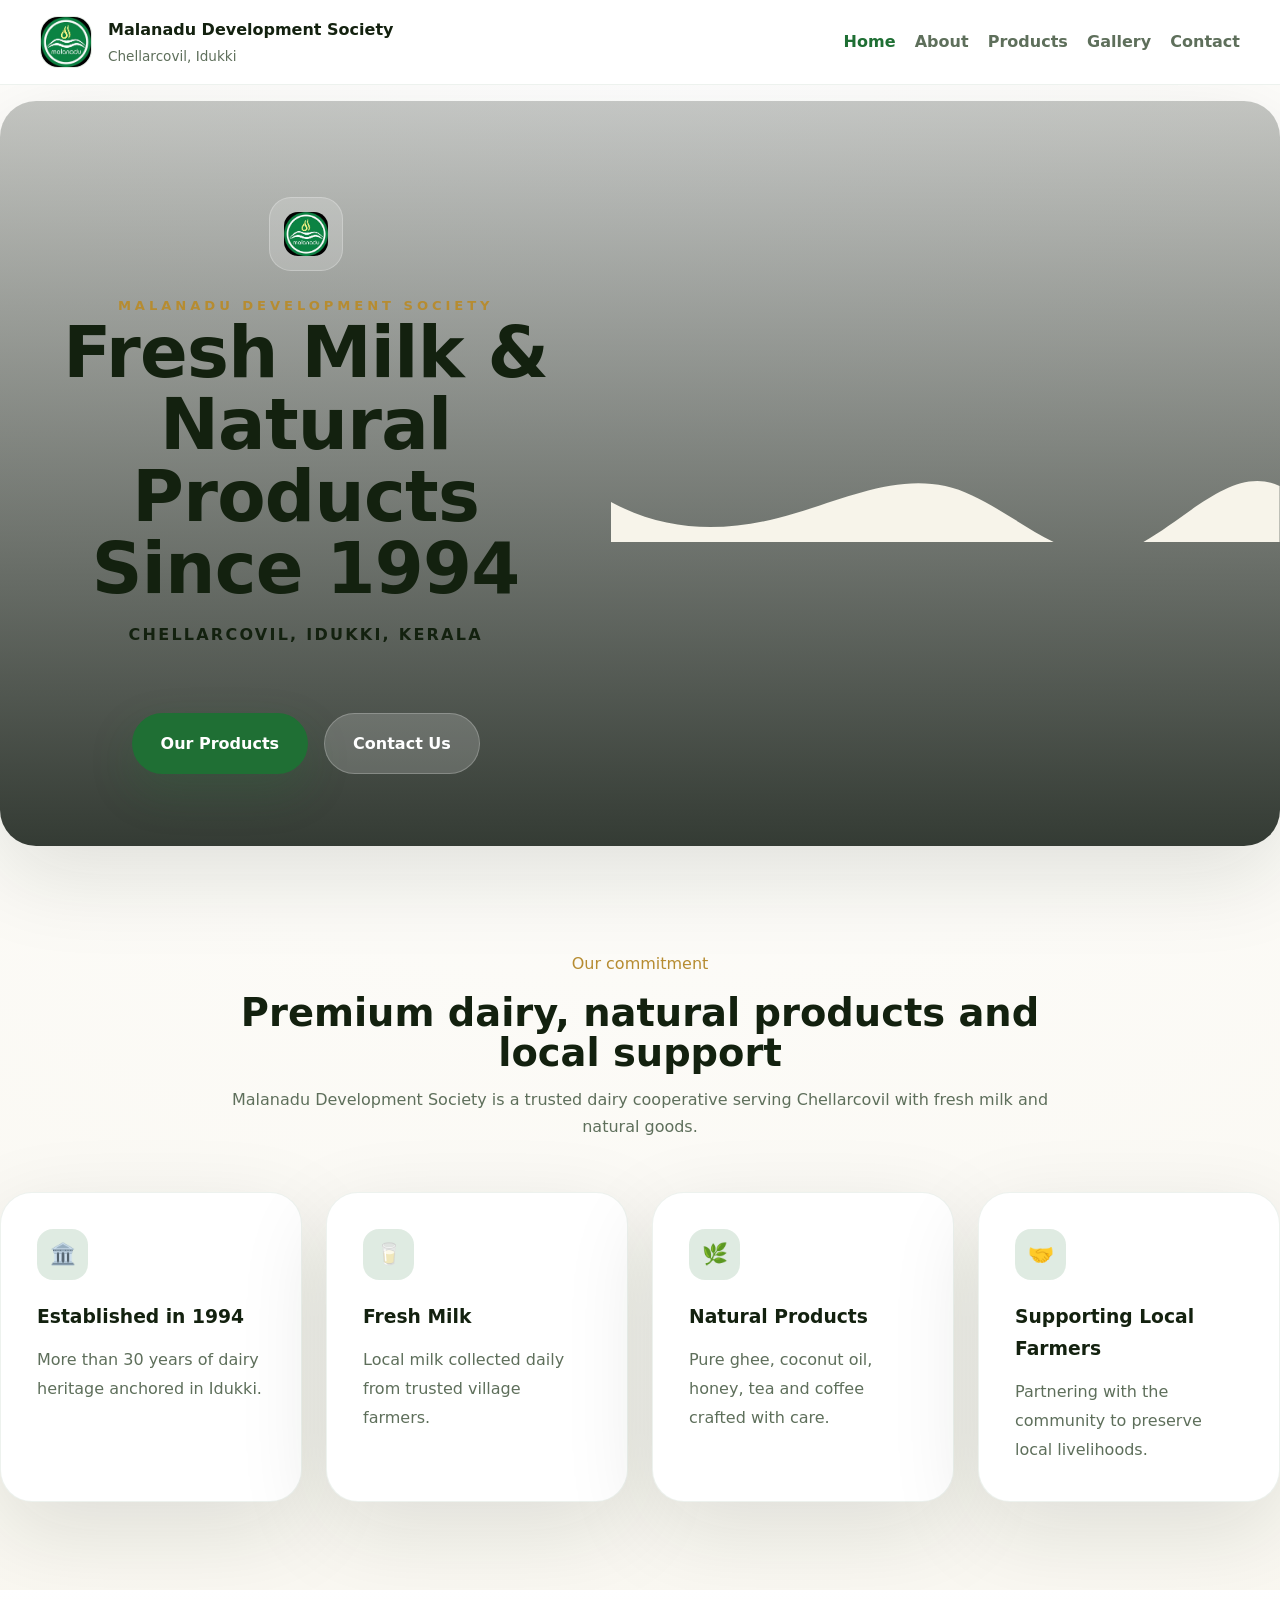
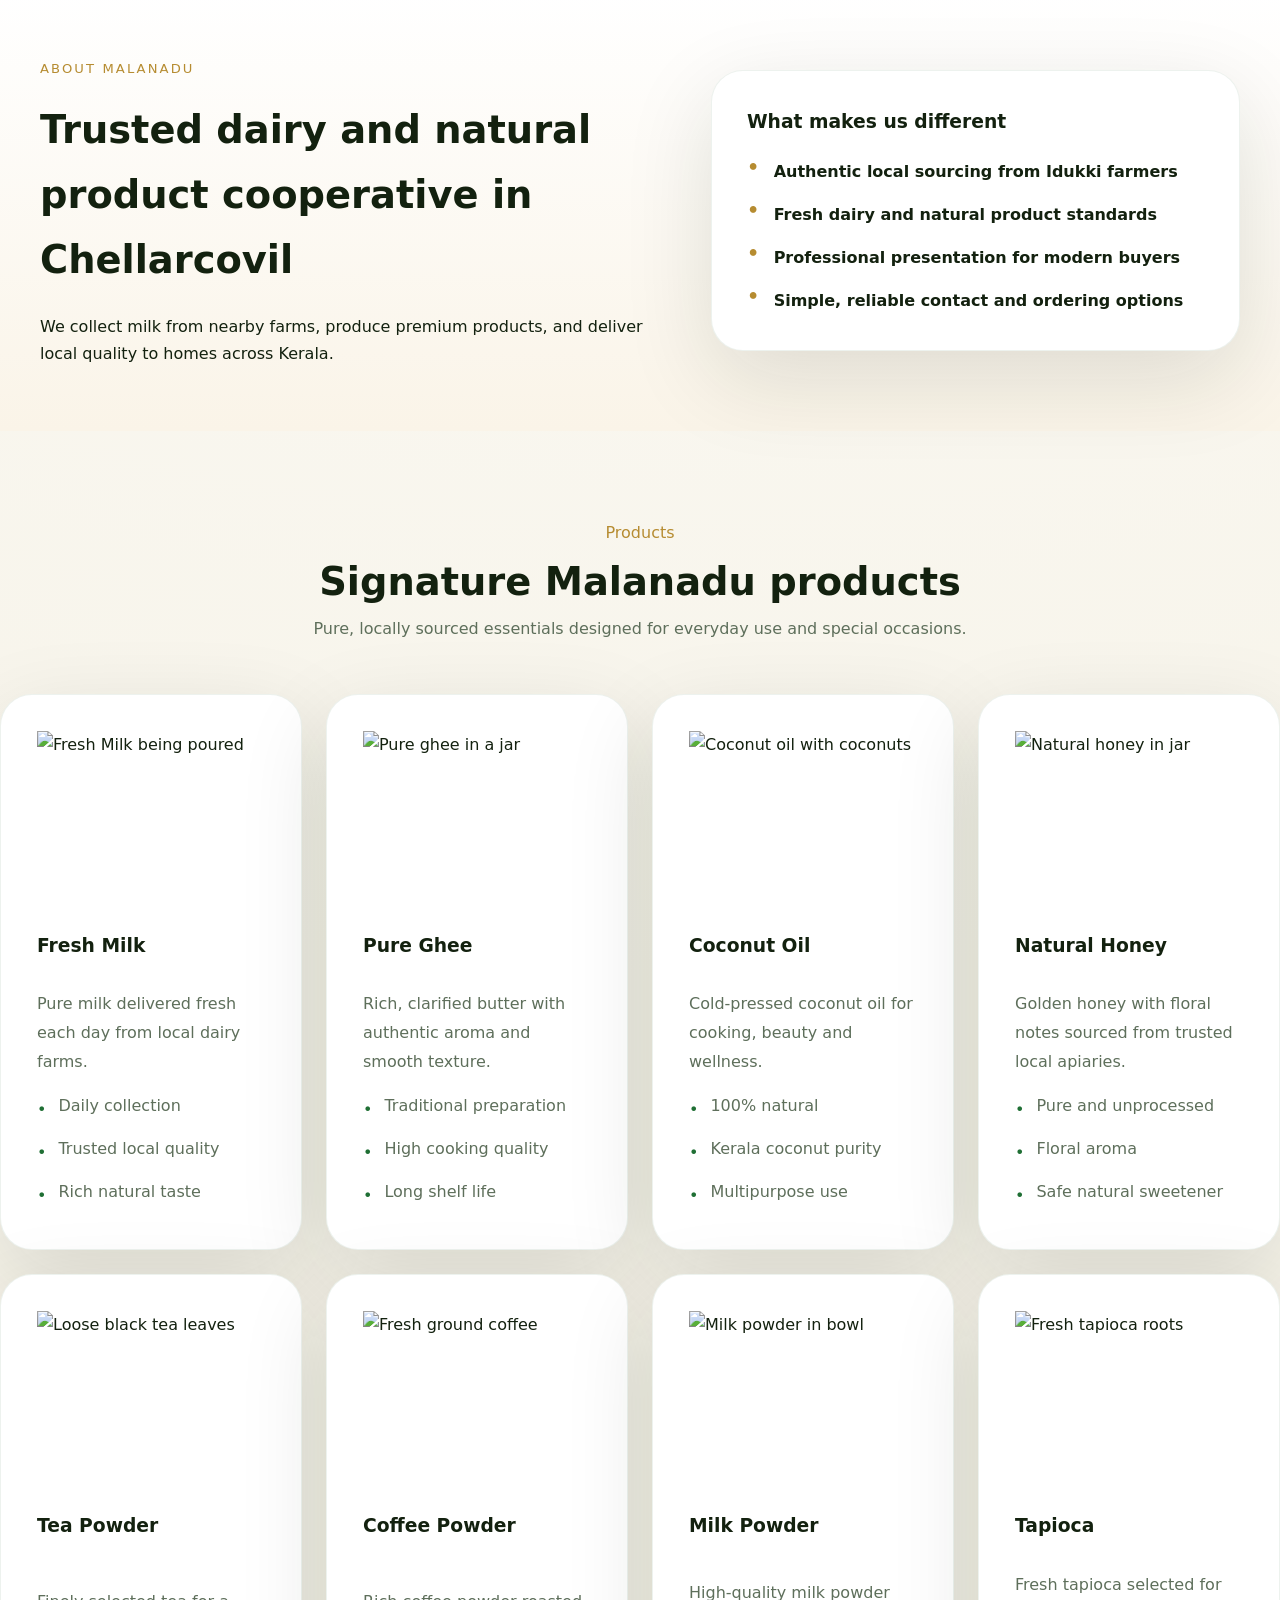
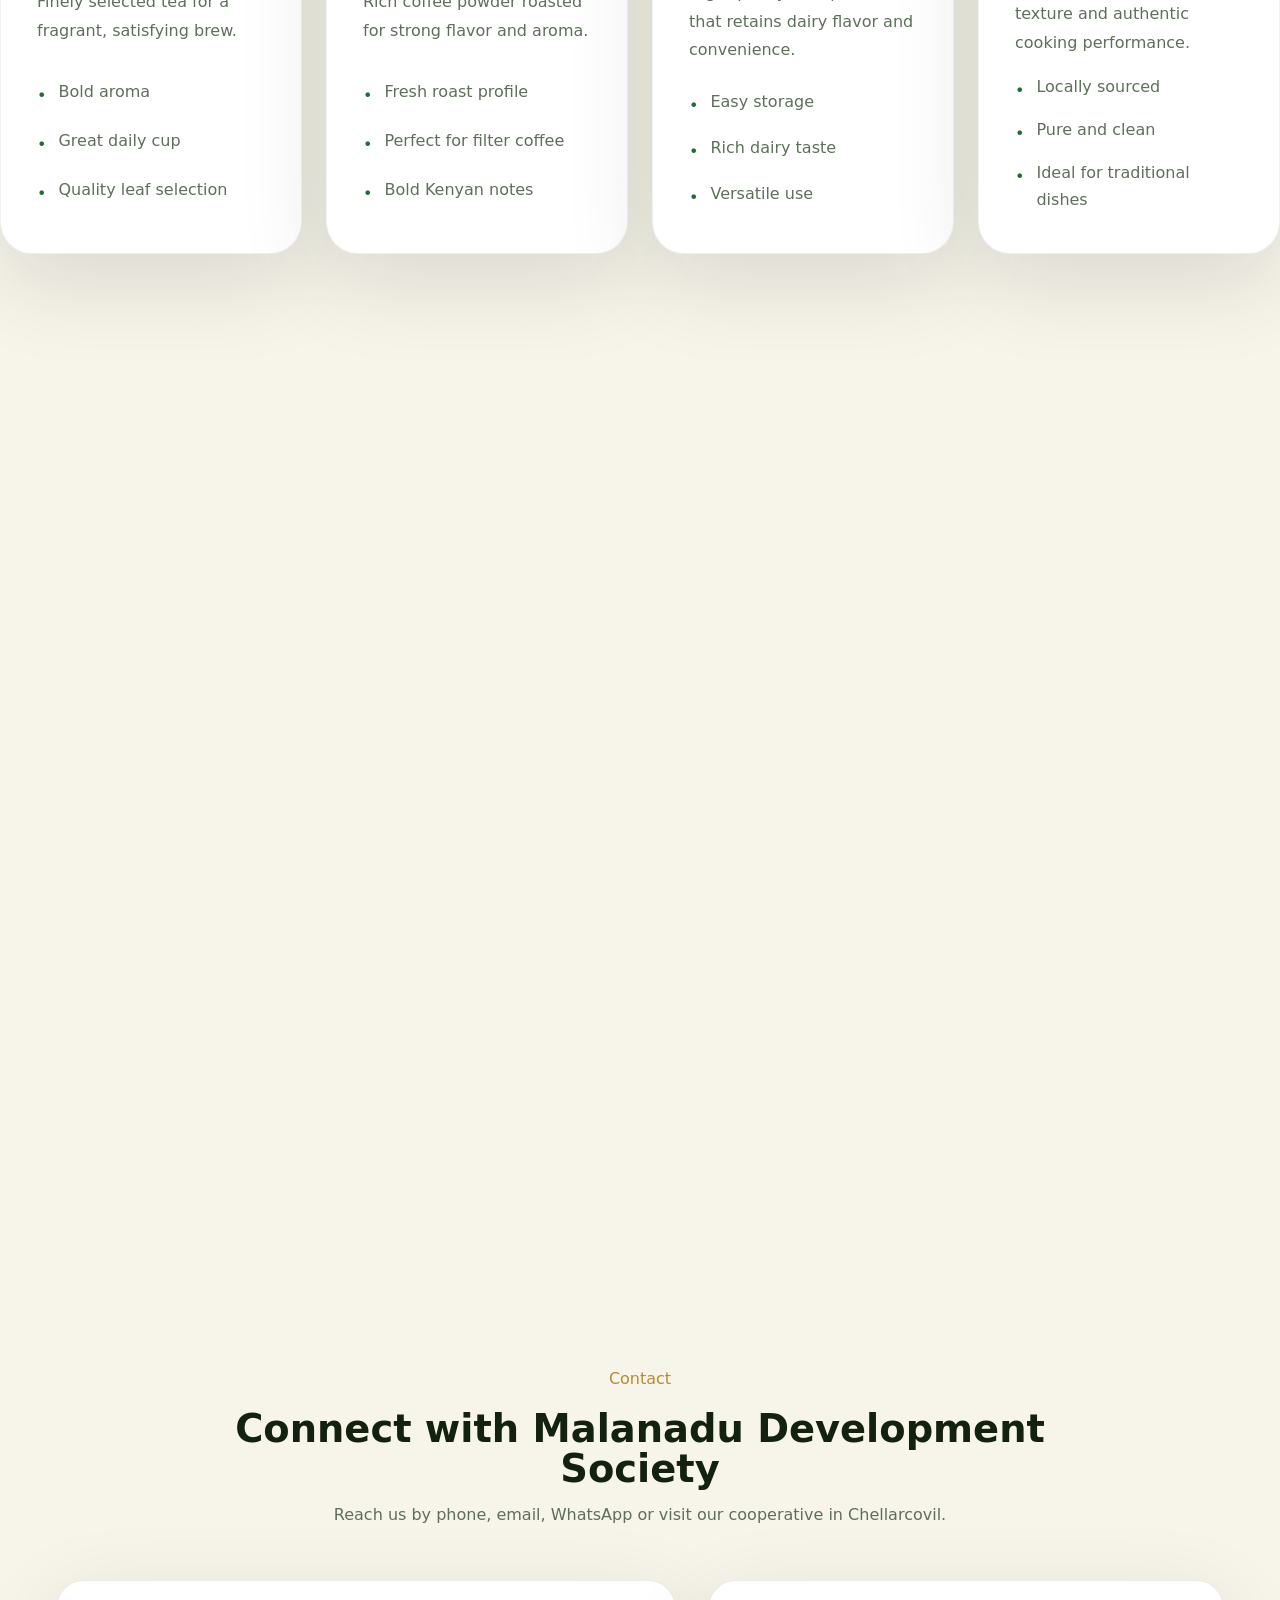
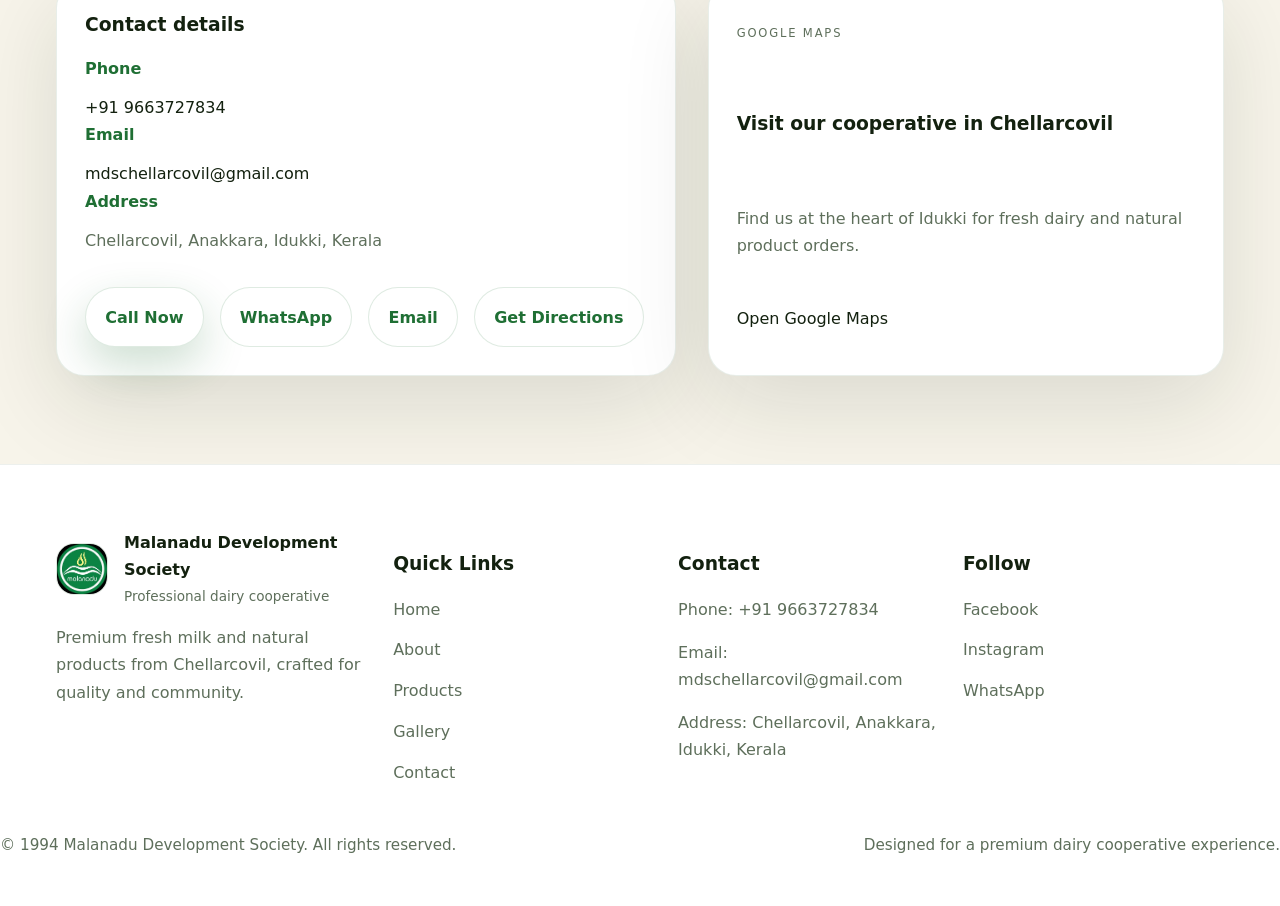
==== commit 6eb8ade9: "Final website improvements" ====
--- a/index.html
+++ b/index.html
@@ -32,7 +32,7 @@
   </header>
 
   <main>
-    <section class="hero-section reveal" style="background-image: url('https://images.unsplash.com/photo-1500534314209-a25ddb2bd429?auto=compress&cs=tinysrgb&w=1600&q=80');">
+    <section class="hero-section reveal" style="background-image: url('https://images.unsplash.com/photo-1500530855697-b586d89ba3ee?auto=compress&cs=tinysrgb&w=1600&q=80');">
       <div class="hero-overlay"></div>
       <div class="container hero-inner">
         <div class="hero-logo"><img src="logo.jpeg" alt="Malanadu logo" style="width:44px;height:44px;border-radius:14px;"></div>
@@ -110,7 +110,7 @@
       </div>
       <div class="product-grid">
         <article class="product-card">
-          <img src="https://images.unsplash.com/photo-1514516880898-9a3c4f5d72a6?auto=compress&cs=tinysrgb&w=1200&q=80" alt="Fresh Milk">
+          <img src="https://images.unsplash.com/photo-1544025162-d76694265947?auto=compress&cs=tinysrgb&w=1200&q=80" alt="Fresh Milk being poured">
           <div class="product-card-body">
             <h3>Fresh Milk</h3>
             <p>Pure milk delivered fresh each day from local dairy farms.</p>
@@ -122,7 +122,7 @@
           </div>
         </article>
         <article class="product-card">
-          <img src="https://images.unsplash.com/photo-1541123357457-e1d786342f0d?auto=compress&cs=tinysrgb&w=1200&q=80" alt="Pure Ghee">
+          <img src="https://images.unsplash.com/photo-1599058917217-0b2ca1ad6a0d?auto=compress&cs=tinysrgb&w=1200&q=80" alt="Pure ghee in a jar">
           <div class="product-card-body">
             <h3>Pure Ghee</h3>
             <p>Rich, clarified butter with authentic aroma and smooth texture.</p>
@@ -134,7 +134,7 @@
           </div>
         </article>
         <article class="product-card">
-          <img src="https://images.unsplash.com/photo-1519682577862-22b62b24e493?auto=compress&cs=tinysrgb&w=1200&q=80" alt="Coconut Oil">
+          <img src="https://images.unsplash.com/photo-1509042239860-f550ce710b93?auto=compress&cs=tinysrgb&w=1200&q=80" alt="Coconut oil with coconuts">
           <div class="product-card-body">
             <h3>Coconut Oil</h3>
             <p>Cold-pressed coconut oil for cooking, beauty and wellness.</p>
@@ -146,7 +146,7 @@
           </div>
         </article>
         <article class="product-card">
-          <img src="https://images.unsplash.com/photo-1502741338009-cac2772e18bc?auto=compress&cs=tinysrgb&w=1200&q=80" alt="Natural Honey">
+          <img src="https://images.unsplash.com/photo-1505575967456-3338a9a5d0a1?auto=compress&cs=tinysrgb&w=1200&q=80" alt="Natural honey in jar">
           <div class="product-card-body">
             <h3>Natural Honey</h3>
             <p>Golden honey with floral notes sourced from trusted local apiaries.</p>
@@ -158,7 +158,7 @@
           </div>
         </article>
         <article class="product-card">
-          <img src="https://images.unsplash.com/photo-1509042239860-f550ce710b93?auto=compress&cs=tinysrgb&w=1200&q=80" alt="Tea Powder">
+          <img src="https://images.unsplash.com/photo-1506806732259-39c2d0268443?auto=compress&cs=tinysrgb&w=1200&q=80" alt="Loose black tea leaves">
           <div class="product-card-body">
             <h3>Tea Powder</h3>
             <p>Finely selected tea for a fragrant, satisfying brew.</p>
@@ -170,7 +170,7 @@
           </div>
         </article>
         <article class="product-card">
-          <img src="https://images.unsplash.com/photo-1511920170033-f8396924c348?auto=compress&cs=tinysrgb&w=1200&q=80" alt="Coffee Powder">
+          <img src="https://images.unsplash.com/photo-1509042234861-3d7f0bdc3b86?auto=compress&cs=tinysrgb&w=1200&q=80" alt="Fresh ground coffee">
           <div class="product-card-body">
             <h3>Coffee Powder</h3>
             <p>Rich coffee powder roasted for strong flavor and aroma.</p>
@@ -182,7 +182,7 @@
           </div>
         </article>
         <article class="product-card">
-          <img src="https://images.unsplash.com/photo-1574775072748-9f3f3c1c9fd6?auto=compress&cs=tinysrgb&w=1200&q=80" alt="Milk Powder">
+          <img src="https://images.unsplash.com/photo-1574775072748-9f3f3c1c9fd6?auto=compress&cs=tinysrgb&w=1200&q=80" alt="Milk powder in bowl">
           <div class="product-card-body">
             <h3>Milk Powder</h3>
             <p>High-quality milk powder that retains dairy flavor and convenience.</p>
@@ -194,7 +194,7 @@
           </div>
         </article>
         <article class="product-card">
-          <img src="https://images.unsplash.com/photo-1547483230-de7825fd3ef6?auto=compress&cs=tinysrgb&w=1200&q=80" alt="Tapioca">
+          <img src="https://images.unsplash.com/photo-1547483230-de7825fd3ef6?auto=compress&cs=tinysrgb&w=1200&q=80" alt="Fresh tapioca roots">
           <div class="product-card-body">
             <h3>Tapioca</h3>
             <p>Fresh tapioca selected for texture and authentic cooking performance.</p>
@@ -216,28 +216,28 @@
       </div>
       <div class="gallery-grid">
         <article class="gallery-item">
-          <img src="https://images.unsplash.com/photo-1488750482350-093f72a15933?auto=compress&cs=tinysrgb&w=1200&q=80" alt="Dairy farm landscape">
-          <div class="gallery-label">Dairy farm landscape</div>
-        </article>
-        <article class="gallery-item">
-          <img src="https://images.unsplash.com/photo-1516685018646-549d41b1b82f?auto=compress&cs=tinysrgb&w=1200&q=80" alt="Milk product display">
-          <div class="gallery-label">Milk product display</div>
-        </article>
-        <article class="gallery-item">
-          <img src="https://images.unsplash.com/photo-1510626176961-4b21f2ffbd32?auto=compress&cs=tinysrgb&w=1200&q=80" alt="Honey and natural products">
-          <div class="gallery-label">Honey and natural products</div>
-        </article>
-        <article class="gallery-item">
-          <img src="https://images.unsplash.com/photo-1514923991905-158b5cac23b4?auto=compress&cs=tinysrgb&w=1200&q=80" alt="Coconut oil preparation">
-          <div class="gallery-label">Coconut oil preparation</div>
-        </article>
-        <article class="gallery-item">
-          <img src="https://images.unsplash.com/photo-1516069677018-3785f74f8e80?auto=compress&cs=tinysrgb&w=1200&q=80" alt="Tea and coffee products">
-          <div class="gallery-label">Tea and coffee products</div>
-        </article>
-        <article class="gallery-item">
-          <img src="https://images.unsplash.com/photo-1528825871115-3581a5387919?auto=compress&cs=tinysrgb&w=1200&q=80" alt="Local market dairy display">
-          <div class="gallery-label">Local market display</div>
+          <img src="https://images.unsplash.com/photo-1500534314209-a25ddb2bd429?auto=compress&cs=tinysrgb&w=1200&q=80" alt="Healthy cows grazing on green farm">
+          <div class="gallery-label">Healthy cows grazing</div>
+        </article>
+        <article class="gallery-item">
+          <img src="https://images.unsplash.com/photo-1505575967456-3338a9a5d0a1?auto=compress&cs=tinysrgb&w=1200&q=80" alt="Fresh milk in glass bottle">
+          <div class="gallery-label">Fresh milk bottling</div>
+        </article>
+        <article class="gallery-item">
+          <img src="https://images.unsplash.com/photo-1524504388940-b1c1722653e1?auto=compress&cs=tinysrgb&w=1200&q=80" alt="Cows and farm sunrise">
+          <div class="gallery-label">Farm sunrise and cattle</div>
+        </article>
+        <article class="gallery-item">
+          <img src="https://images.unsplash.com/photo-1511920170033-f8396924c348?auto=compress&cs=tinysrgb&w=1200&q=80" alt="Dairy product display in market">
+          <div class="gallery-label">Dairy product display</div>
+        </article>
+        <article class="gallery-item">
+          <img src="https://images.unsplash.com/photo-1488750482350-093f72a15933?auto=compress&cs=tinysrgb&w=1200&q=80" alt="Milk pouring close-up">
+          <div class="gallery-label">Milk pouring close-up</div>
+        </article>
+        <article class="gallery-item">
+          <img src="https://images.unsplash.com/photo-1502741338009-cac2772e18bc?auto=compress&cs=tinysrgb&w=1200&q=80" alt="Honey jar and comb">
+          <div class="gallery-label">Natural honey and comb</div>
         </article>
       </div>
     </section>
--- a/css/style.css
+++ b/css/style.css
@@ -58,8 +58,9 @@
 }
 
 .container {
-  width: min(1180px, calc(100% - 2rem));
+  width: min(1200px, calc(100% - 2.5rem));
   margin: 0 auto;
+  padding: 0 1rem;
 }
 
 .site-header {
@@ -181,10 +182,10 @@
 
 .hero-section {
   position: relative;
-  min-height: 80vh;
+  min-height: 76vh;
   display: flex;
   align-items: center;
-  padding: 5rem 0 4rem;
+  padding: 6rem 0 4.5rem;
   background-size: cover;
   background-position: center;
   border-radius: 36px;
@@ -203,11 +204,12 @@
   position: relative;
   z-index: 1;
   width: 100%;
-  max-width: 760px;
+  max-width: 920px;
   margin: 0 auto;
   text-align: center;
   display: grid;
-  gap: 1rem;
+  gap: 1.25rem;
+  padding: 0 1rem;
 }
 
 .hero-logo {
@@ -232,8 +234,9 @@
 
 .hero-copy h1 {
   margin: 0;
-  font-size: clamp(3rem, 6vw, 4.8rem);
-  line-height: 1;
+  font-size: clamp(2.6rem, 5.6vw, 4.4rem);
+  line-height: 1.02;
+  letter-spacing: -0.01em;
 }
 
 .hero-copy .hero-location {
@@ -306,13 +309,14 @@
 }
 
 .section {
-  padding: 5rem 0;
+  padding: 5.5rem 0;
 }
 
 .section-header {
-  max-width: 720px;
-  margin: 0 auto 3rem;
+  max-width: 900px;
+  margin: 0 auto 3.25rem;
   text-align: center;
+  padding: 0 1rem;
 }
 
 .section-header .eyebrow {
@@ -355,7 +359,7 @@
   border-radius: var(--radius);
   border: 1px solid rgba(33, 90, 38, 0.08);
   box-shadow: var(--shadow);
-  padding: 2rem;
+  padding: 2.25rem;
   transition: transform var(--transition), box-shadow var(--transition);
 }
 
@@ -464,12 +468,14 @@
   width: 100%;
   aspect-ratio: 16 / 12;
   object-fit: cover;
+  border-bottom-left-radius: 20px;
+  border-bottom-right-radius: 20px;
 }
 
 .product-card-body {
-  padding: 1.75rem;
-  display: grid;
-  gap: 1rem;
+  padding: 1.75rem 0 0.25rem;
+  display: grid;
+  gap: 0.95rem;
 }
 
 .product-card ul {
@@ -715,12 +721,12 @@
   }
 
   .hero-copy h1 {
-    font-size: 2.8rem;
+    font-size: 2.6rem;
   }
 
   .hero-location,
   .hero-title {
-    font-size: 1rem;
+    font-size: 0.98rem;
   }
 
   .button,
@@ -731,10 +737,10 @@
 
   .product-card,
   .feature-card {
-    padding: 1.75rem;
+    padding: 1.5rem;
   }
 
   .map-box {
-    min-height: 240px;
-  }
-}
+    min-height: 220px;
+  }
+}
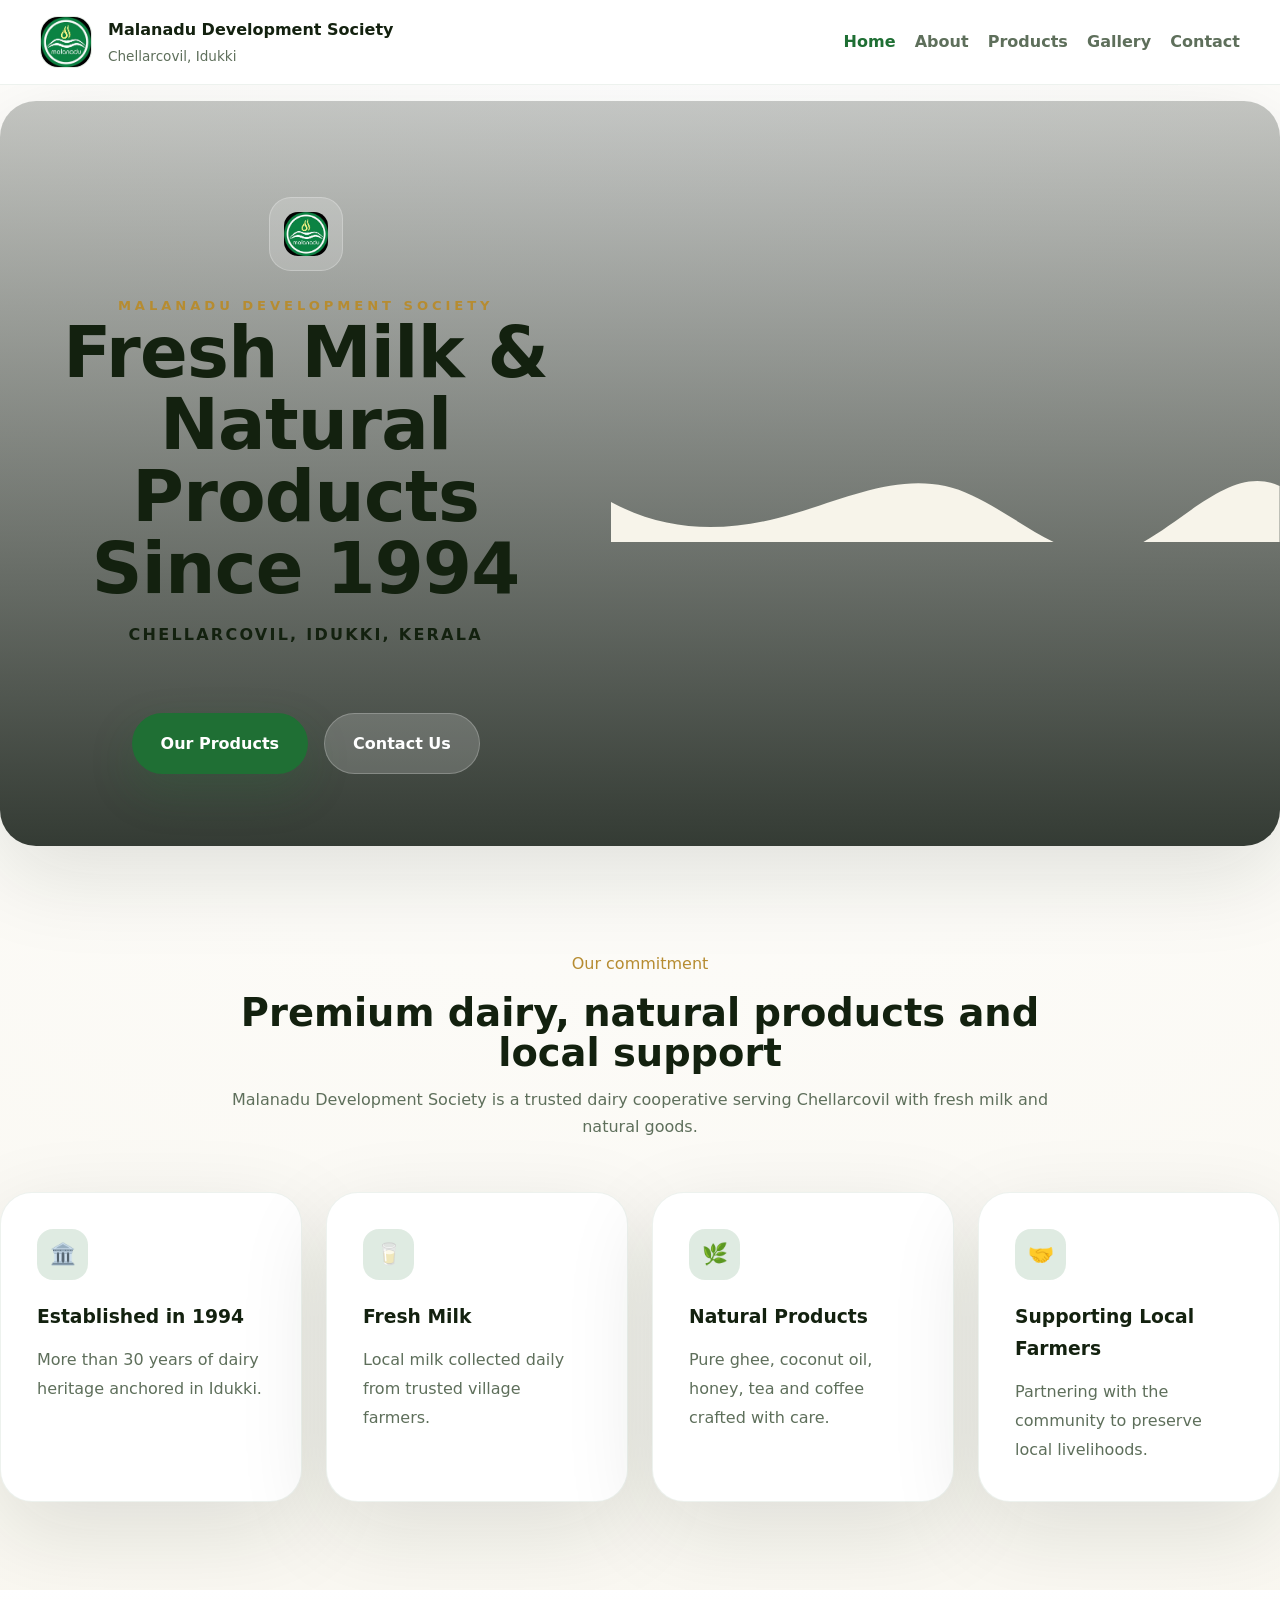
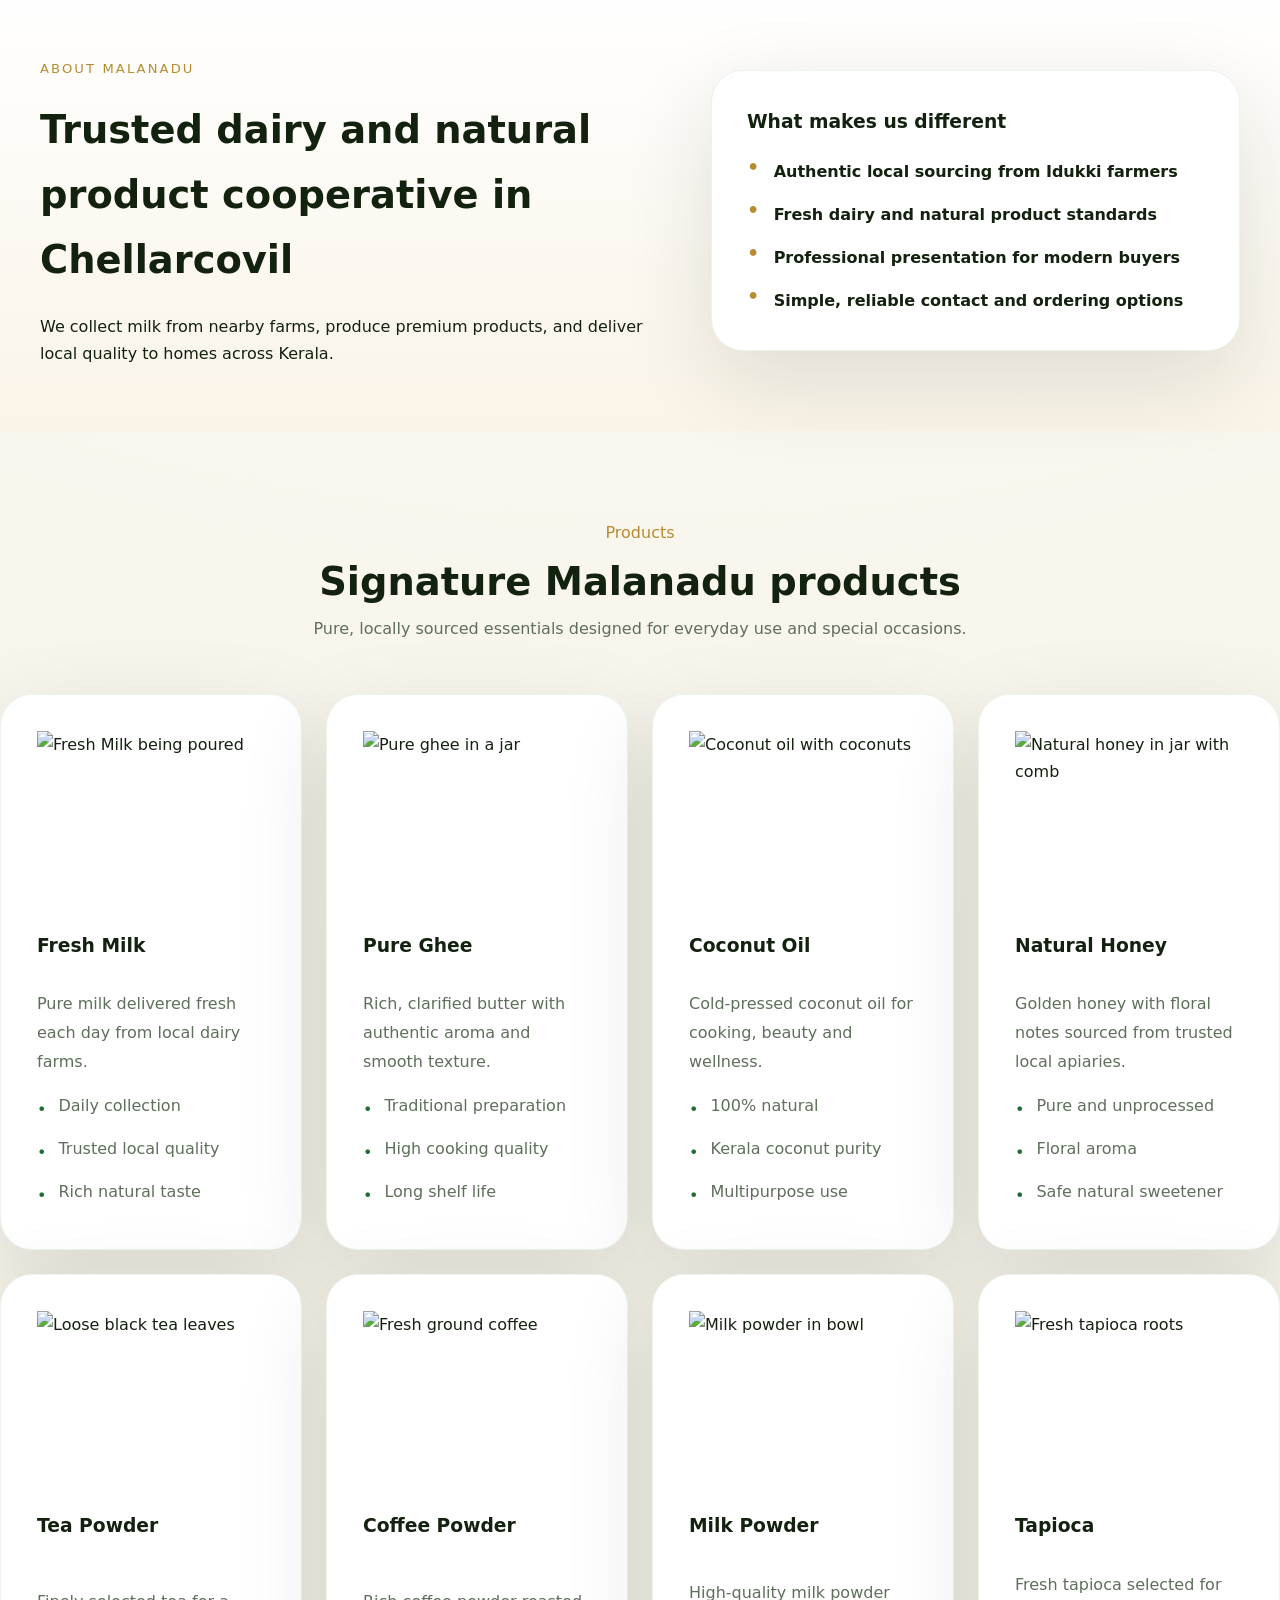
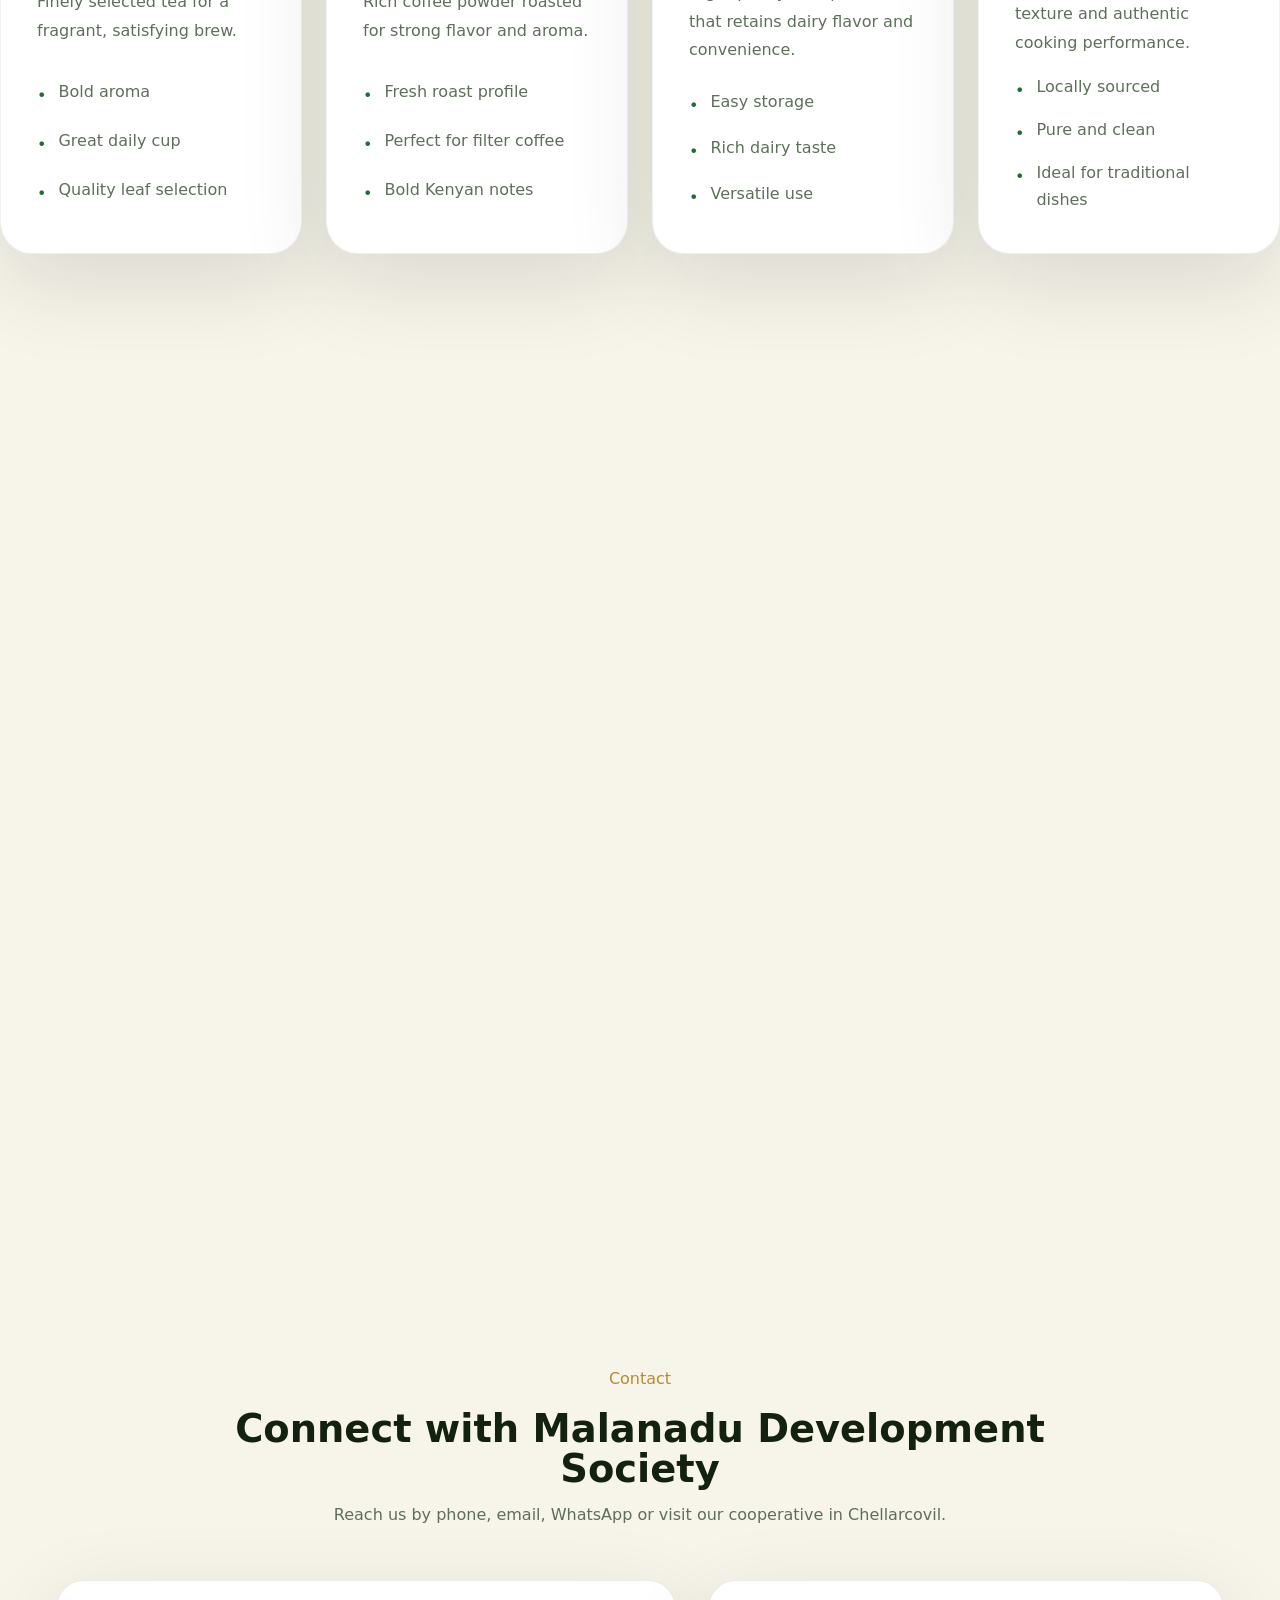
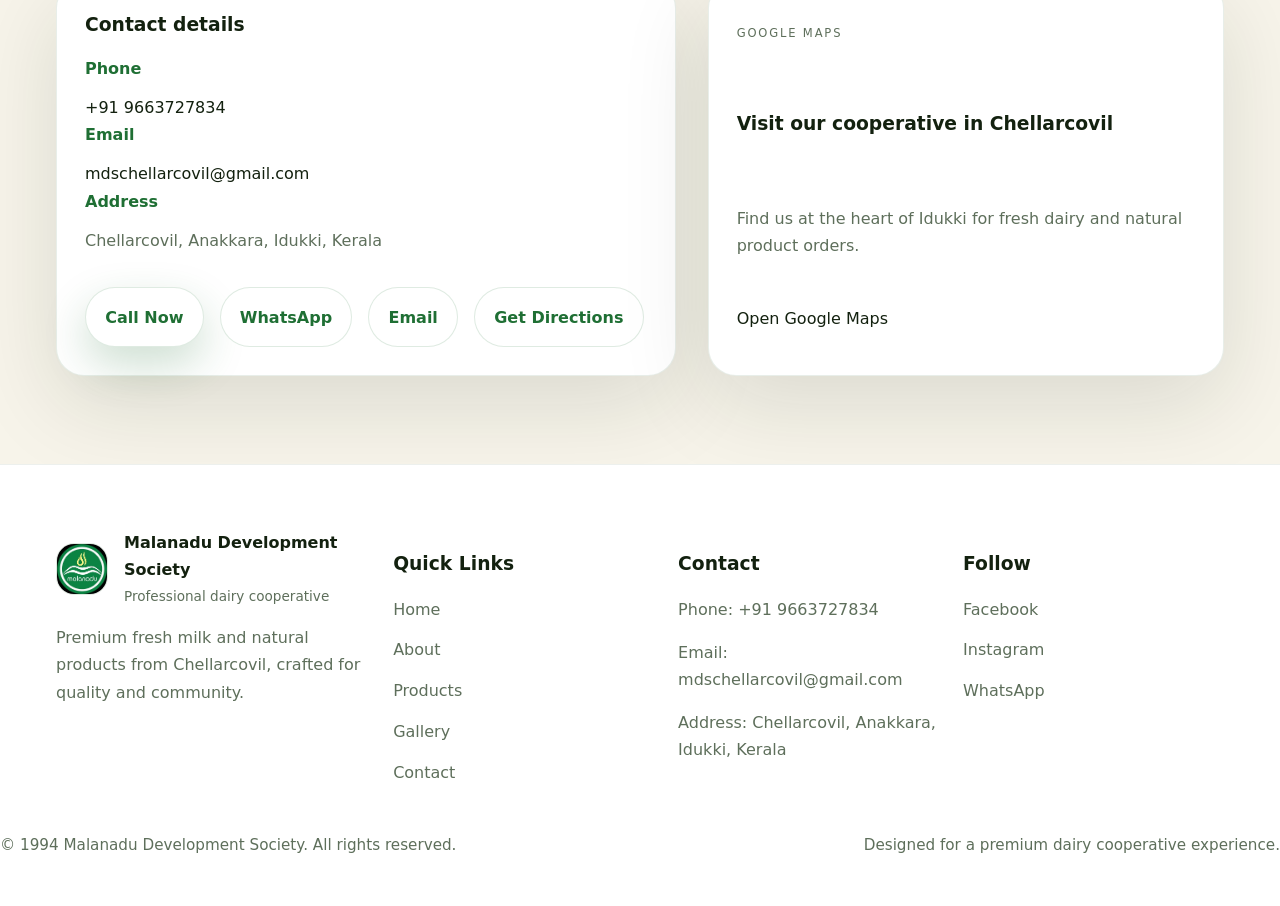
==== commit 1d4f668b: "Final website improvements" ====
--- a/index.html
+++ b/index.html
@@ -32,7 +32,7 @@
   </header>
 
   <main>
-    <section class="hero-section reveal" style="background-image: url('https://images.unsplash.com/photo-1500530855697-b586d89ba3ee?auto=compress&cs=tinysrgb&w=1600&q=80');">
+    <section class="hero-section reveal" style="background-image: url('https://images.unsplash.com/photo-1500534314209-a25ddb2bd429?auto=compress&cs=tinysrgb&w=1600&q=80');">
       <div class="hero-overlay"></div>
       <div class="container hero-inner">
         <div class="hero-logo"><img src="logo.jpeg" alt="Malanadu logo" style="width:44px;height:44px;border-radius:14px;"></div>
@@ -146,7 +146,7 @@
           </div>
         </article>
         <article class="product-card">
-          <img src="https://images.unsplash.com/photo-1505575967456-3338a9a5d0a1?auto=compress&cs=tinysrgb&w=1200&q=80" alt="Natural honey in jar">
+          <img src="https://images.unsplash.com/photo-1502741338009-cac2772e18bc?auto=compress&cs=tinysrgb&w=1200&q=80" alt="Natural honey in jar with comb">
           <div class="product-card-body">
             <h3>Natural Honey</h3>
             <p>Golden honey with floral notes sourced from trusted local apiaries.</p>
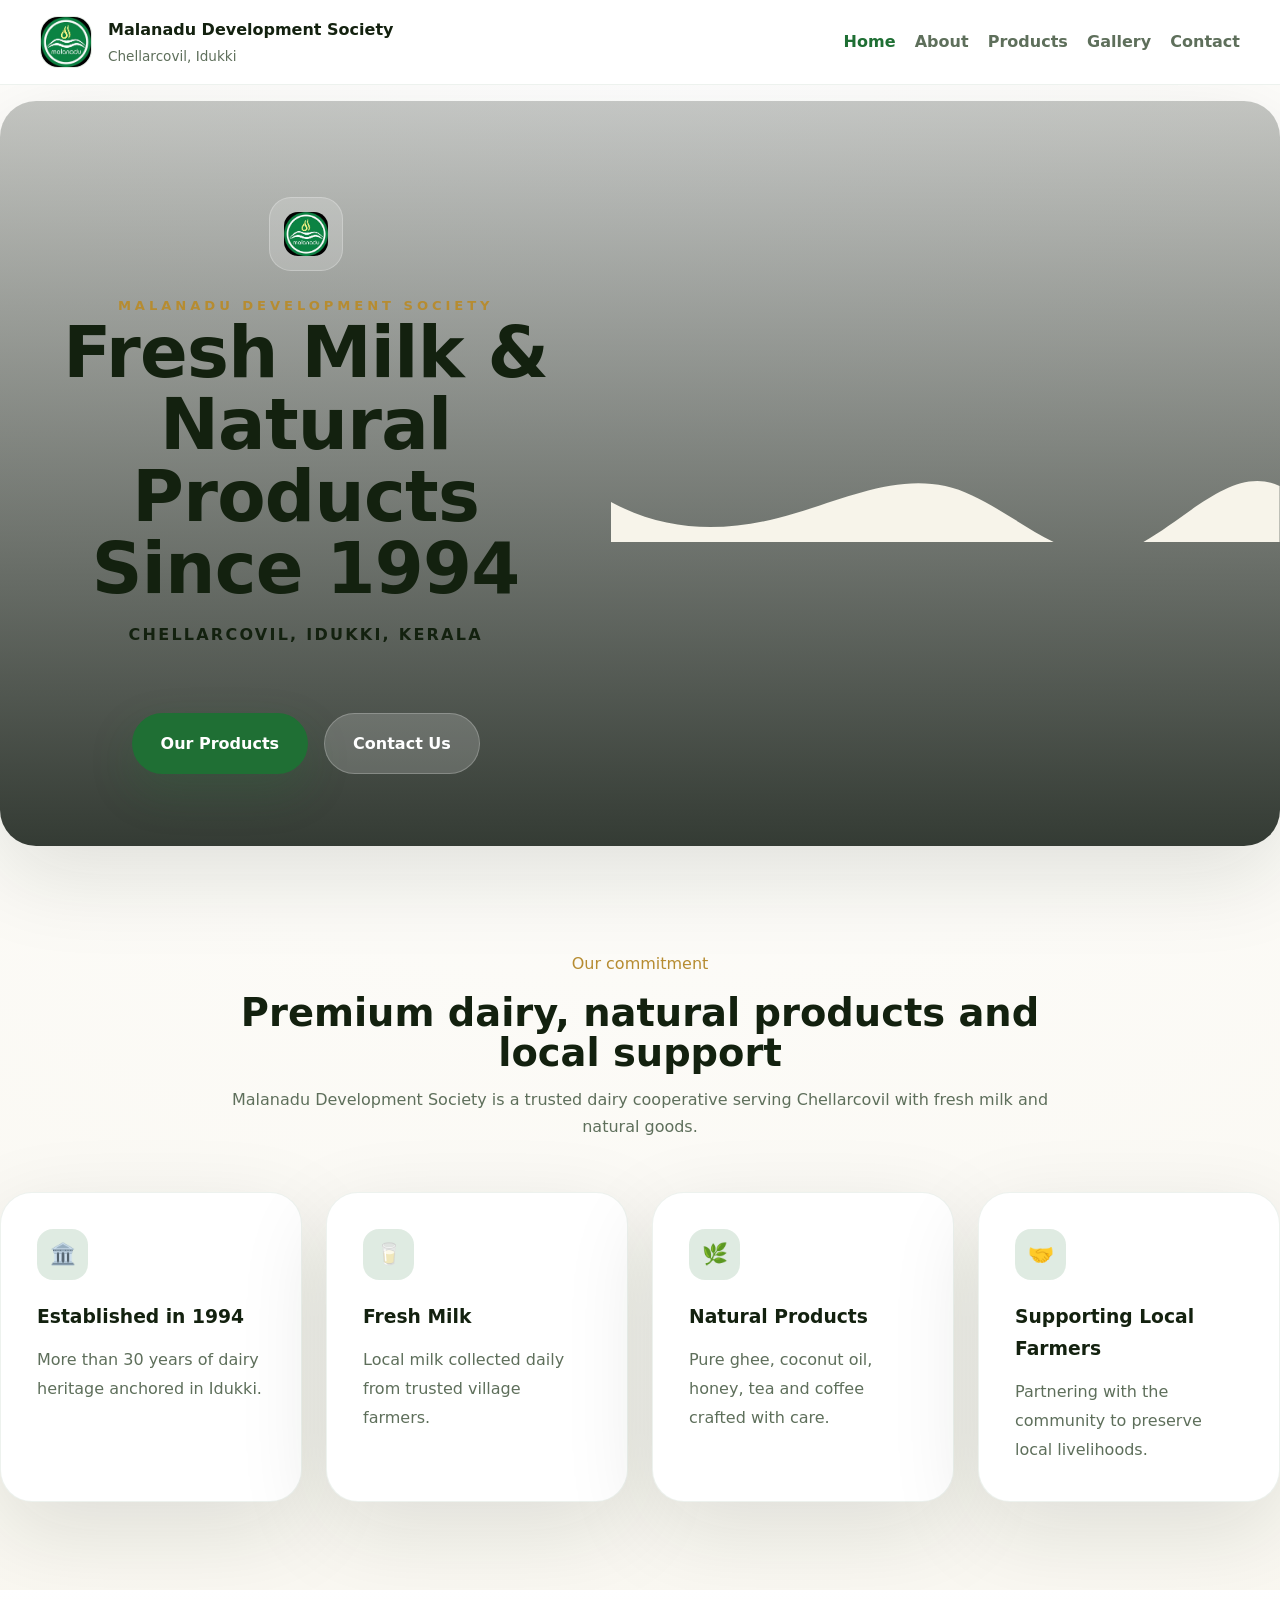
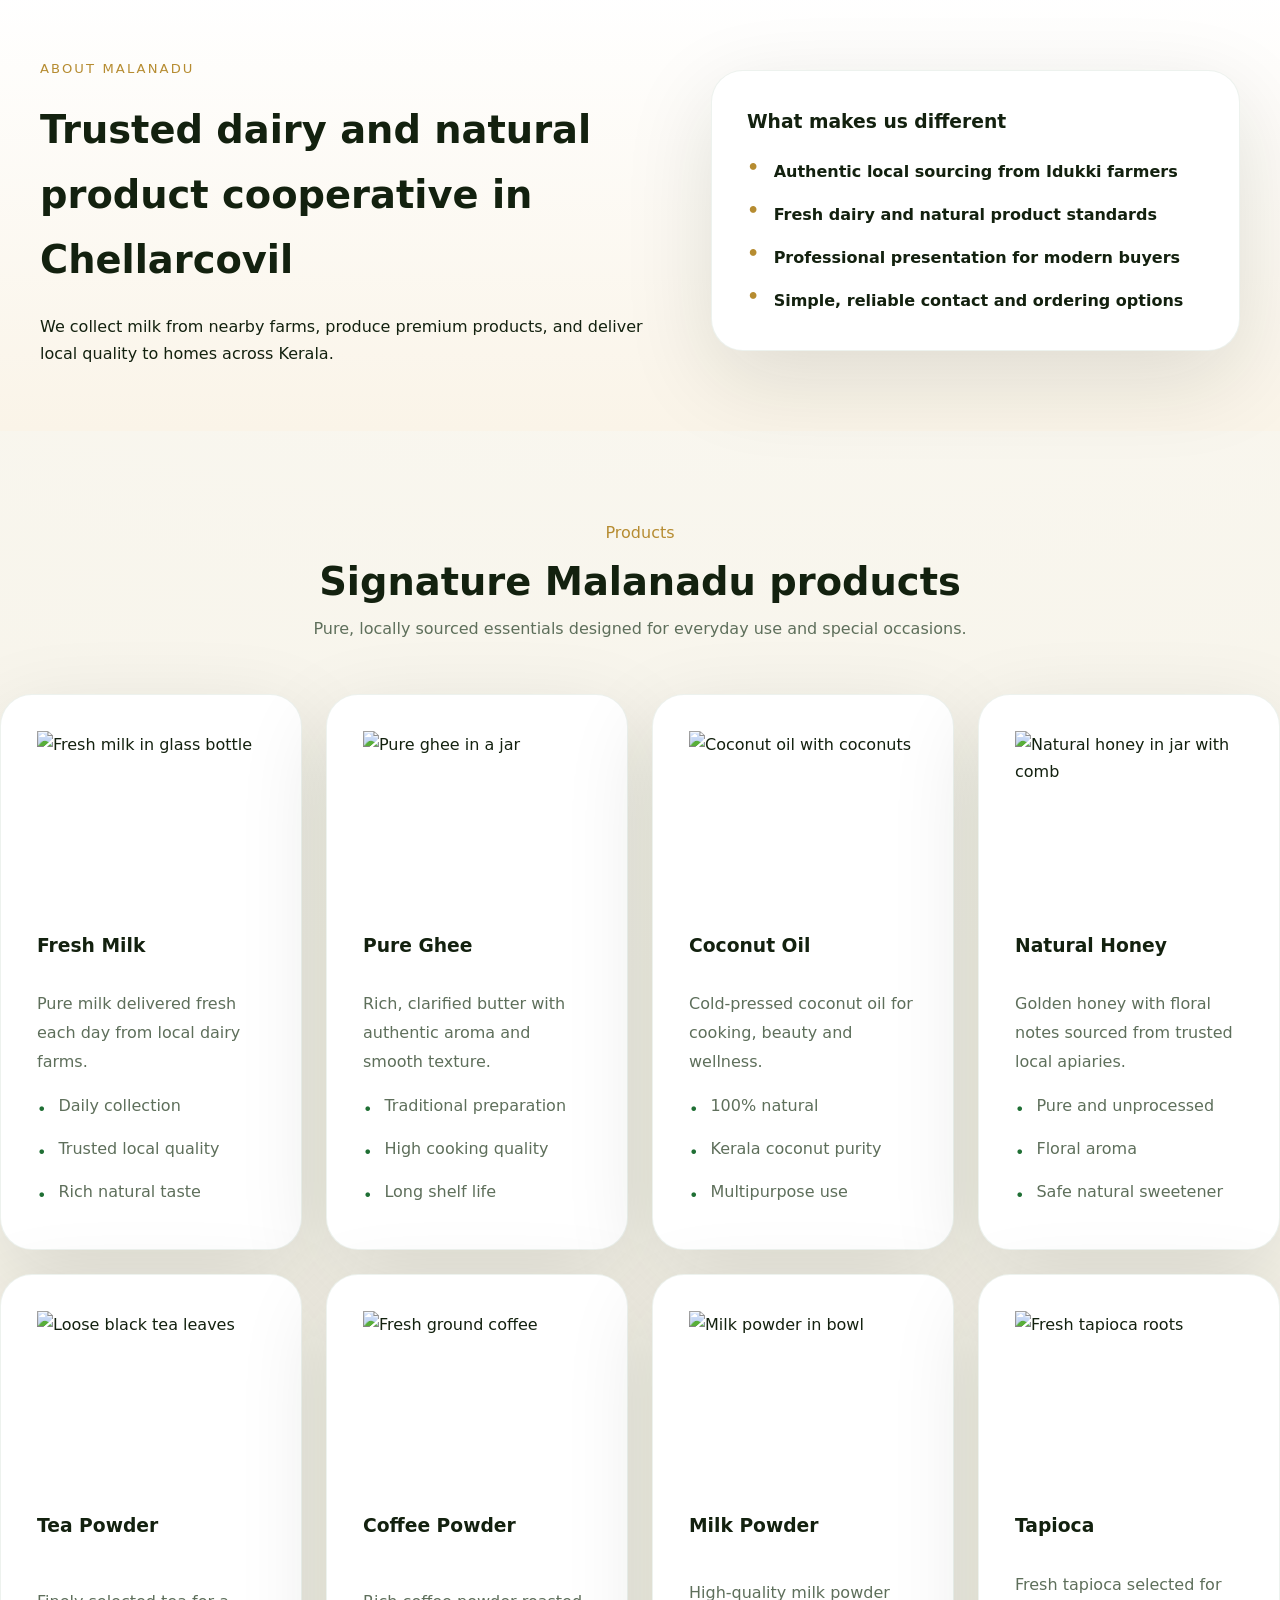
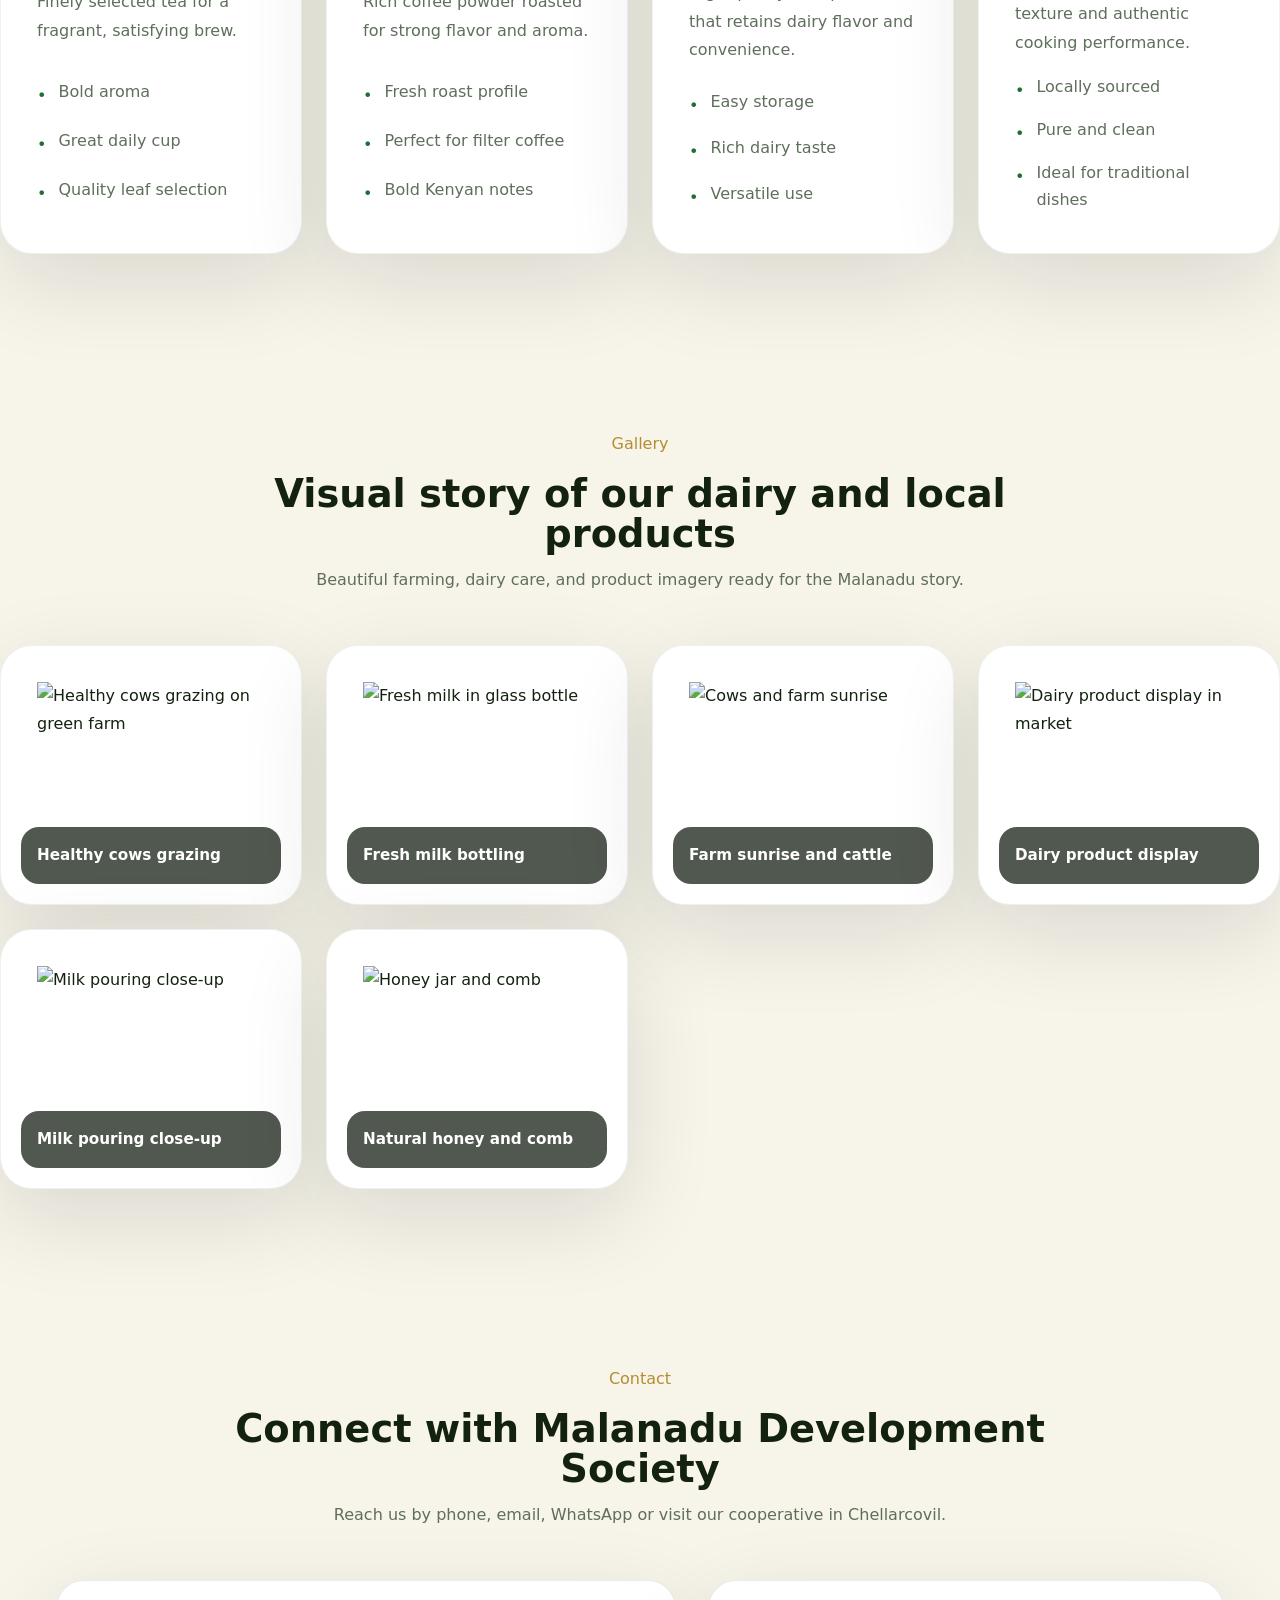
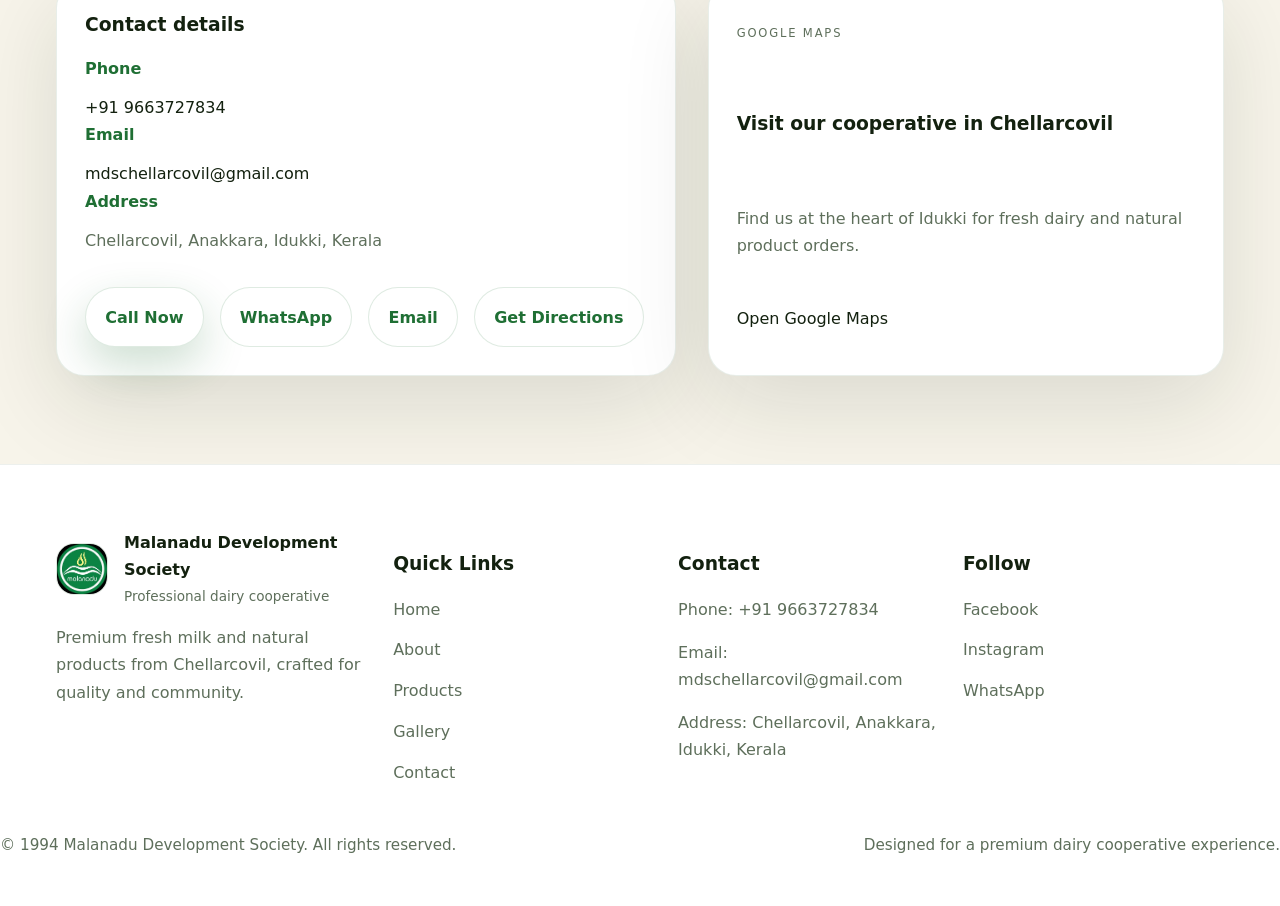
==== commit 0a4910ba: "Final website improvements" ====
--- a/index.html
+++ b/index.html
@@ -32,7 +32,7 @@
   </header>
 
   <main>
-    <section class="hero-section reveal" style="background-image: url('https://images.unsplash.com/photo-1500534314209-a25ddb2bd429?auto=compress&cs=tinysrgb&w=1600&q=80');">
+    <section class="hero-section reveal" style="background-image: url('https://images.unsplash.com/photo-1500530855697-b586d89ba3ee?auto=compress&cs=tinysrgb&w=1600&q=80');">
       <div class="hero-overlay"></div>
       <div class="container hero-inner">
         <div class="hero-logo"><img src="logo.jpeg" alt="Malanadu logo" style="width:44px;height:44px;border-radius:14px;"></div>
@@ -110,7 +110,7 @@
       </div>
       <div class="product-grid">
         <article class="product-card">
-          <img src="https://images.unsplash.com/photo-1544025162-d76694265947?auto=compress&cs=tinysrgb&w=1200&q=80" alt="Fresh Milk being poured">
+          <img src="https://images.unsplash.com/photo-1488750482350-093f72a15933?auto=compress&cs=tinysrgb&w=1200&q=80" alt="Fresh milk in glass bottle">
           <div class="product-card-body">
             <h3>Fresh Milk</h3>
             <p>Pure milk delivered fresh each day from local dairy farms.</p>
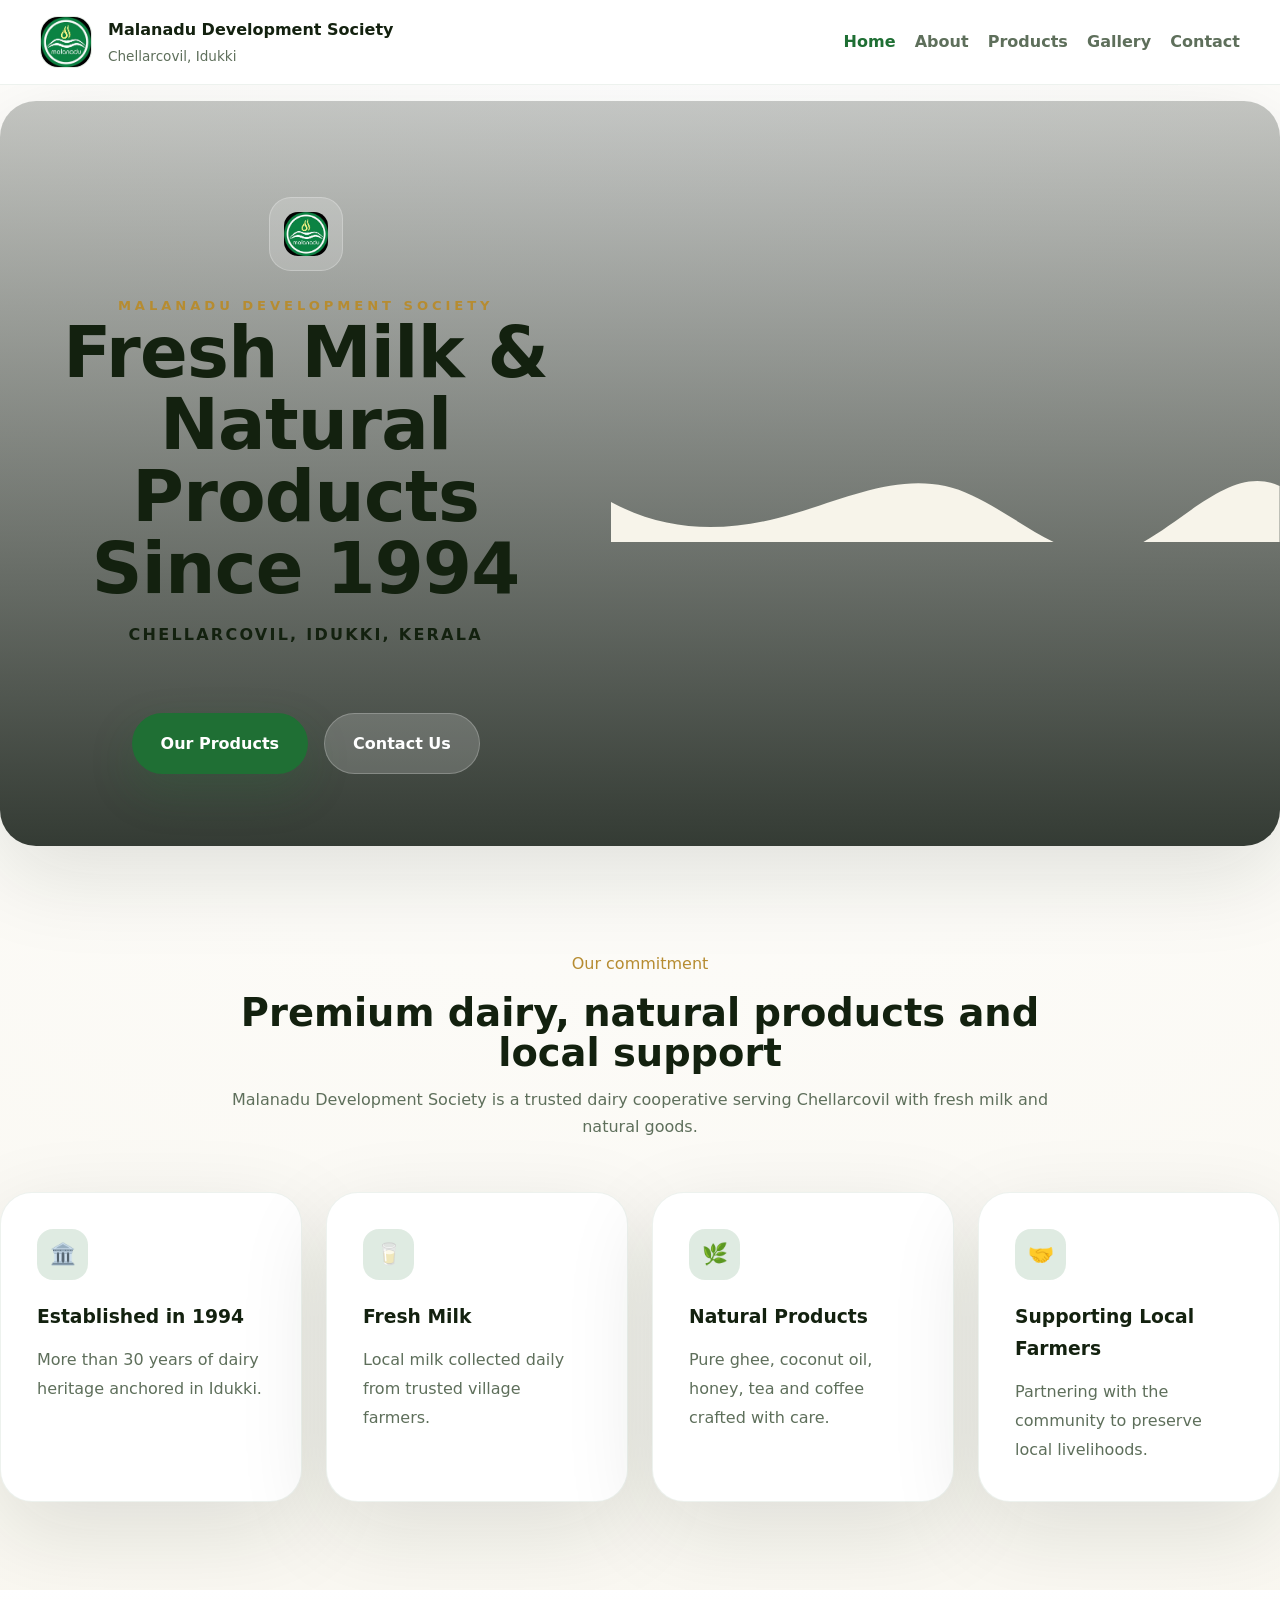
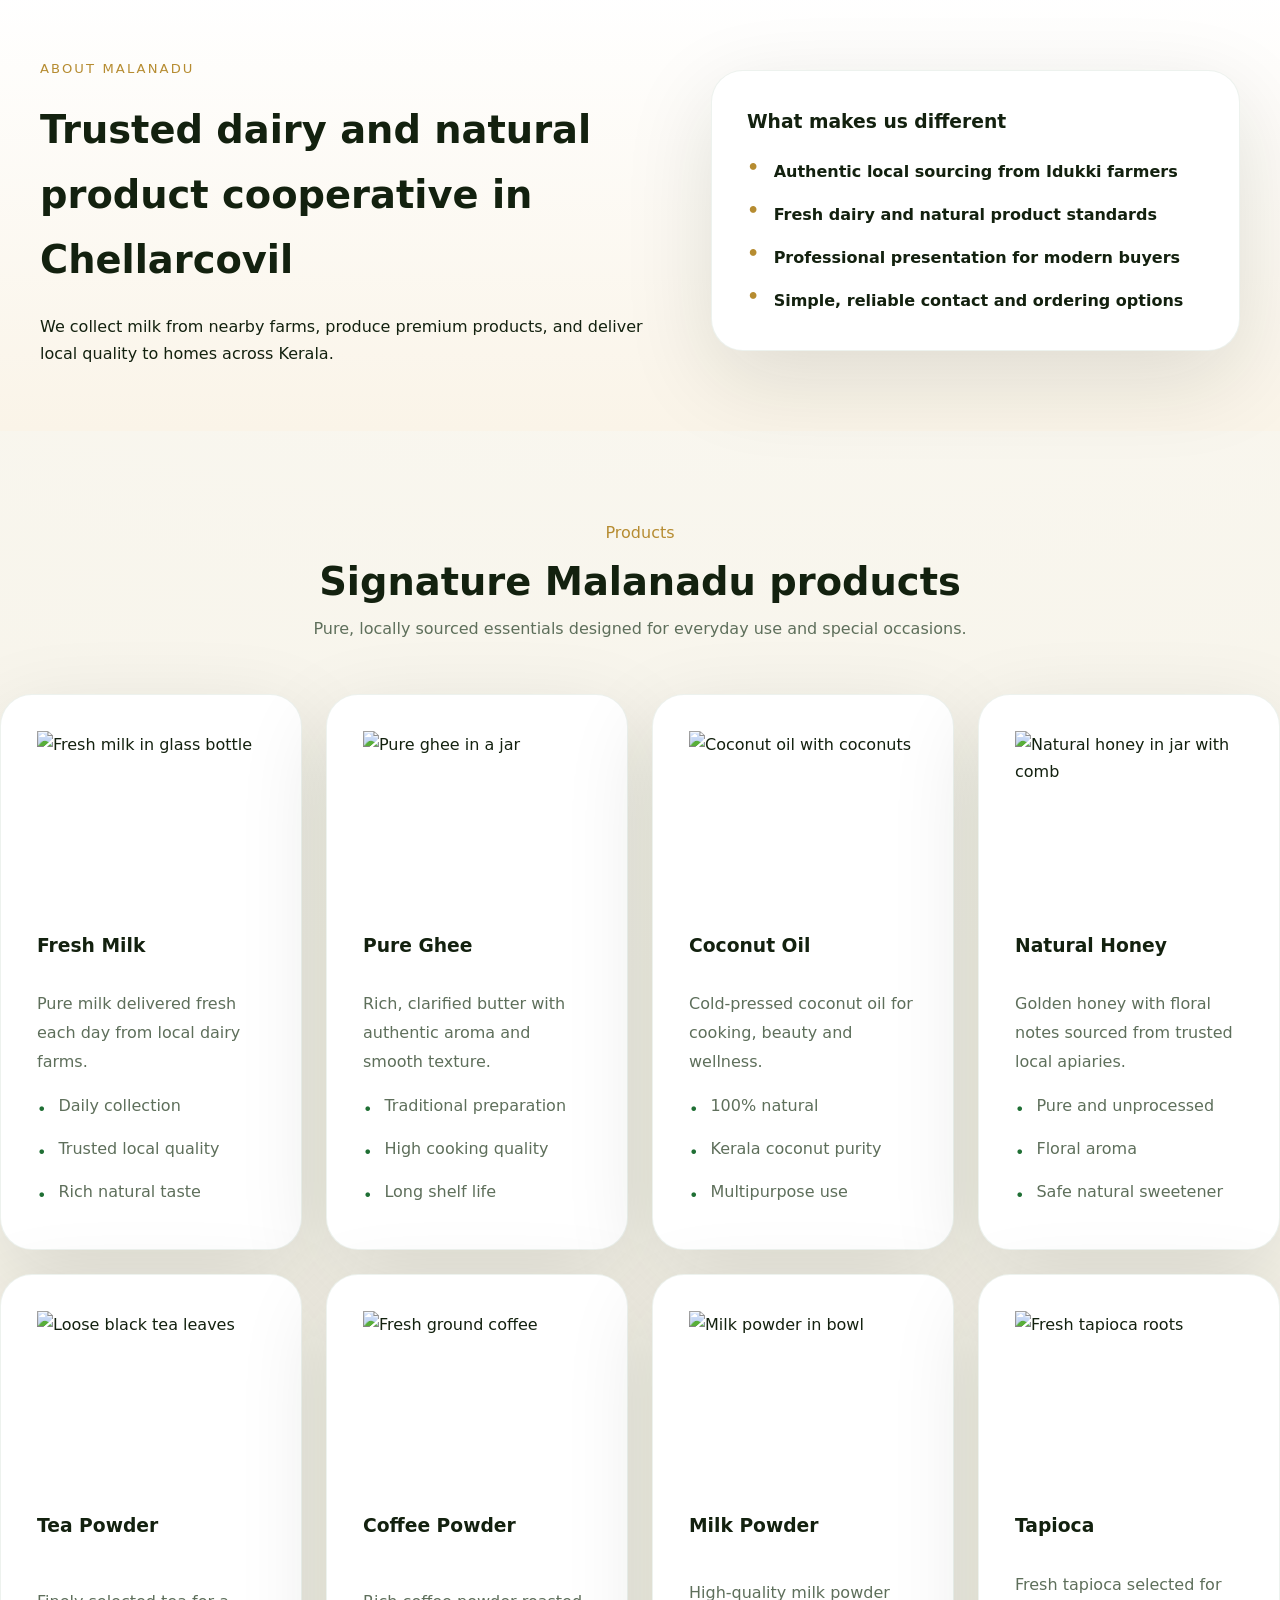
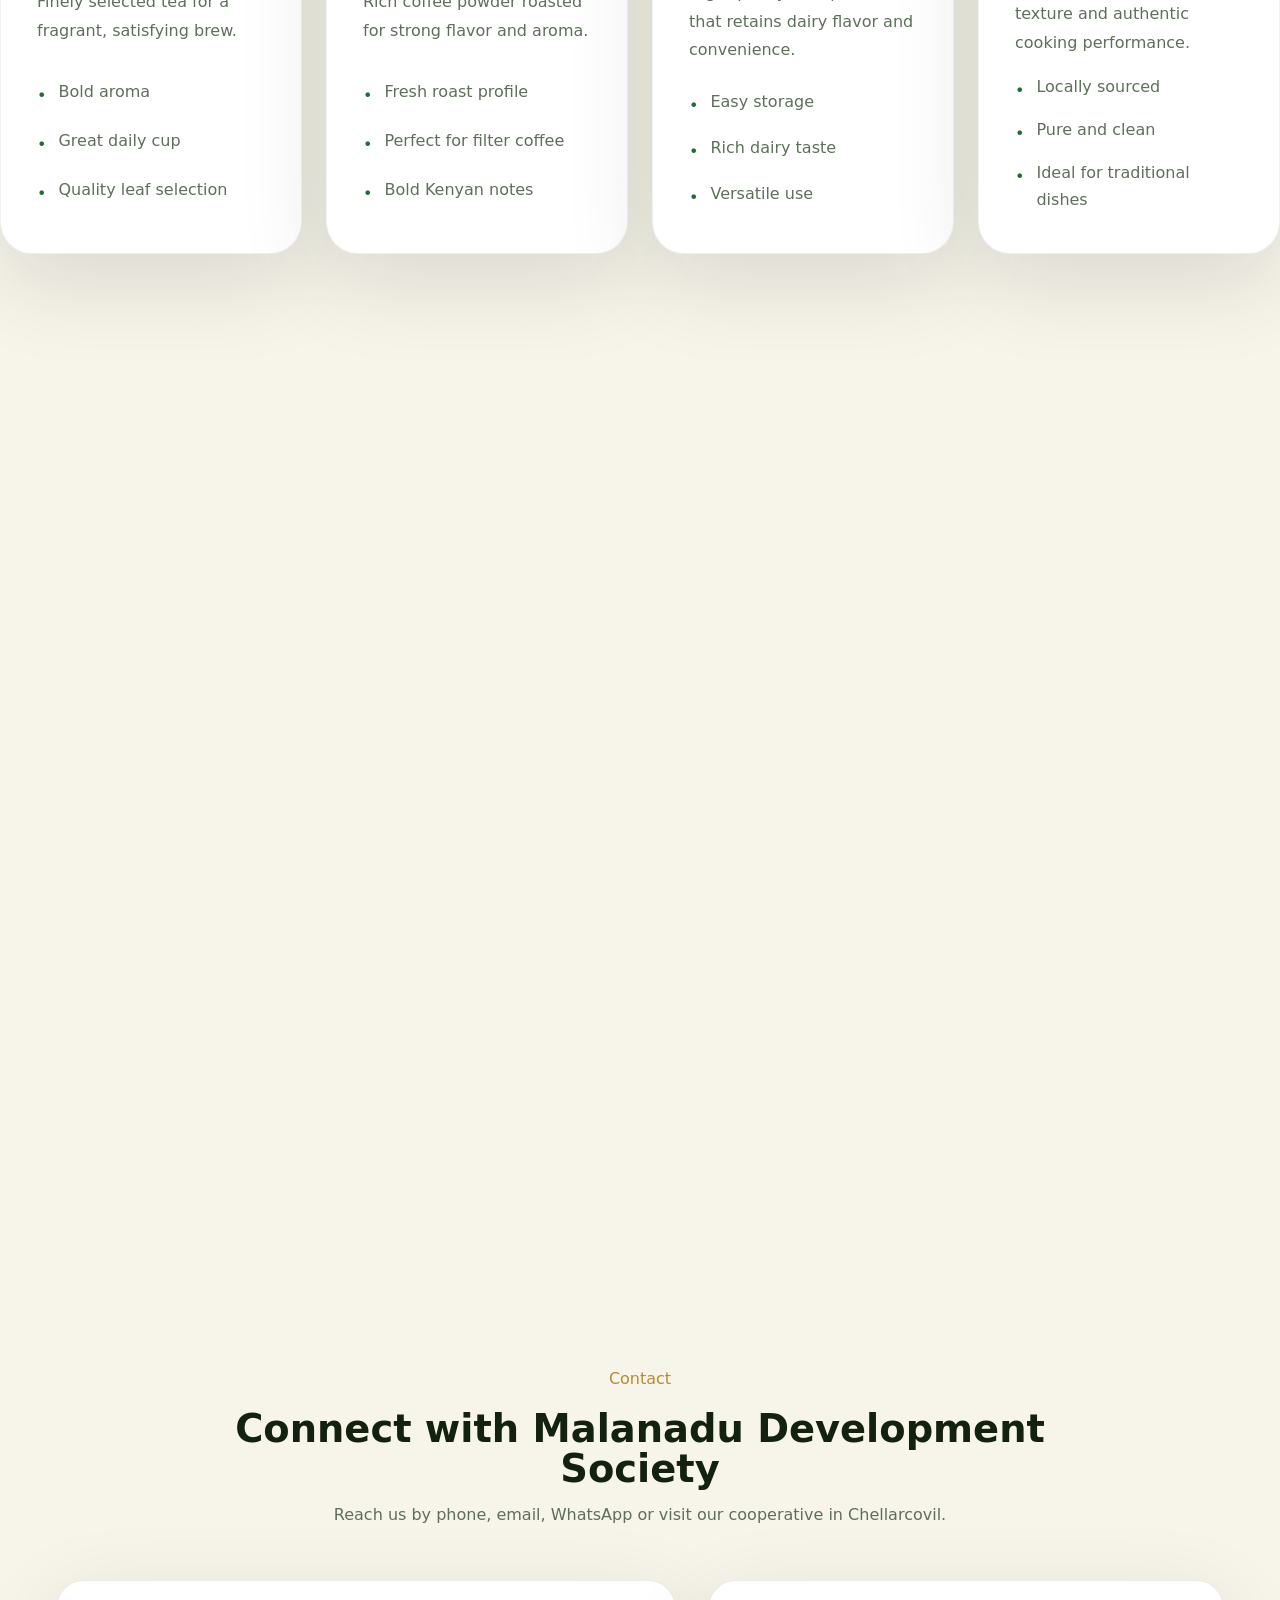
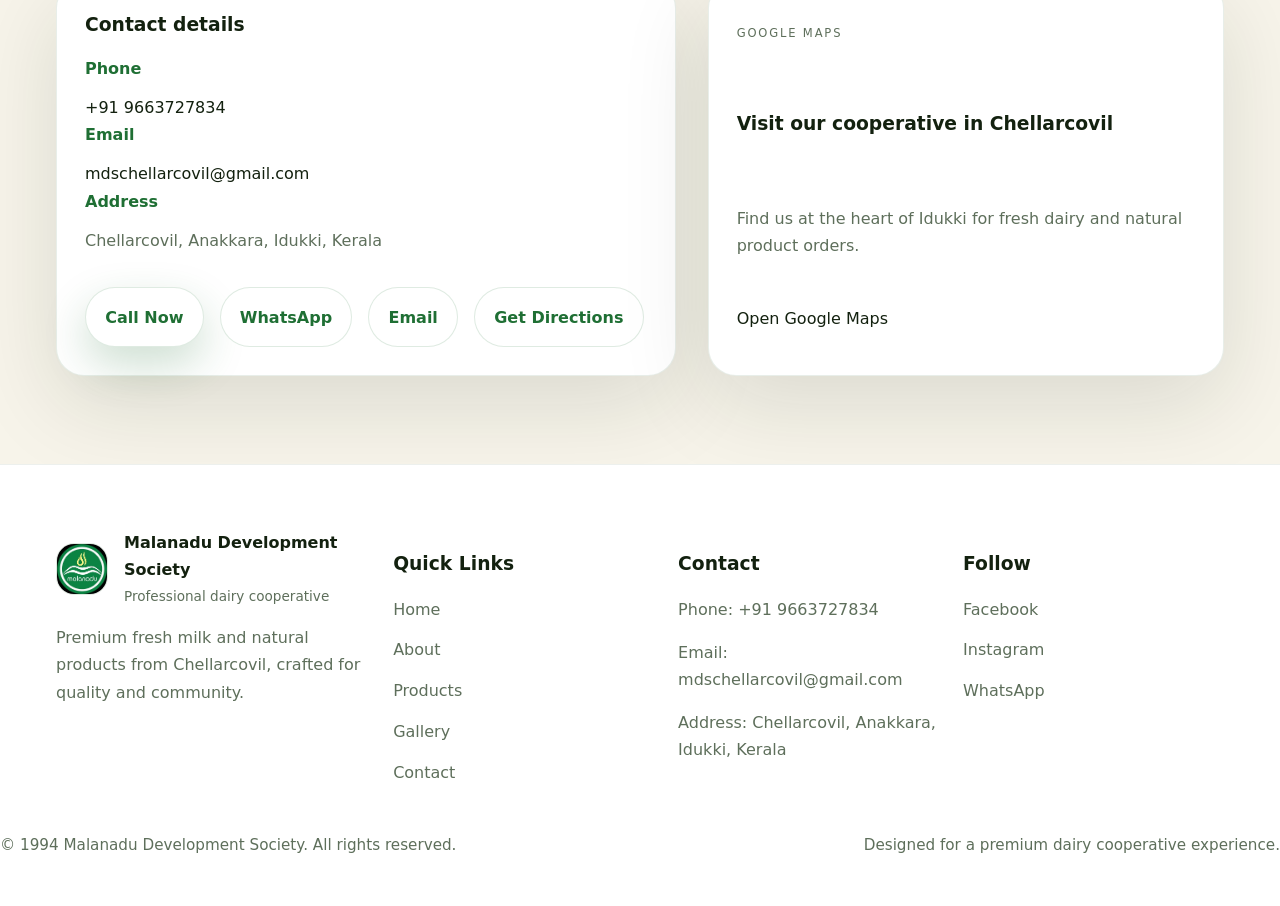
==== commit fe7bf1b4: "Final website improvements" ====
--- a/index.html
+++ b/index.html
@@ -32,7 +32,7 @@
   </header>
 
   <main>
-    <section class="hero-section reveal" style="background-image: url('https://images.unsplash.com/photo-1500530855697-b586d89ba3ee?auto=compress&cs=tinysrgb&w=1600&q=80');">
+    <section class="hero-section reveal" style="background-image: url('https://source.unsplash.com/1600x900/?dairy-farm,green-grass&sig=101');">
       <div class="hero-overlay"></div>
       <div class="container hero-inner">
         <div class="hero-logo"><img src="logo.jpeg" alt="Malanadu logo" style="width:44px;height:44px;border-radius:14px;"></div>
@@ -110,7 +110,7 @@
       </div>
       <div class="product-grid">
         <article class="product-card">
-          <img src="https://images.unsplash.com/photo-1488750482350-093f72a15933?auto=compress&cs=tinysrgb&w=1200&q=80" alt="Fresh milk in glass bottle">
+          <img src="https://source.unsplash.com/1200x800/?milk-pouring,closeup&sig=115" alt="Fresh milk in glass bottle">
           <div class="product-card-body">
             <h3>Fresh Milk</h3>
             <p>Pure milk delivered fresh each day from local dairy farms.</p>
@@ -122,7 +122,7 @@
           </div>
         </article>
         <article class="product-card">
-          <img src="https://images.unsplash.com/photo-1599058917217-0b2ca1ad6a0d?auto=compress&cs=tinysrgb&w=1200&q=80" alt="Pure ghee in a jar">
+          <img src="https://source.unsplash.com/1200x800/?ghee,clarified-butter&sig=103" alt="Pure ghee in a jar">
           <div class="product-card-body">
             <h3>Pure Ghee</h3>
             <p>Rich, clarified butter with authentic aroma and smooth texture.</p>
@@ -134,7 +134,7 @@
           </div>
         </article>
         <article class="product-card">
-          <img src="https://images.unsplash.com/photo-1509042239860-f550ce710b93?auto=compress&cs=tinysrgb&w=1200&q=80" alt="Coconut oil with coconuts">
+          <img src="https://source.unsplash.com/1200x800/?coconut-oil,kerala&sig=104" alt="Coconut oil with coconuts">
           <div class="product-card-body">
             <h3>Coconut Oil</h3>
             <p>Cold-pressed coconut oil for cooking, beauty and wellness.</p>
@@ -146,7 +146,7 @@
           </div>
         </article>
         <article class="product-card">
-          <img src="https://images.unsplash.com/photo-1502741338009-cac2772e18bc?auto=compress&cs=tinysrgb&w=1200&q=80" alt="Natural honey in jar with comb">
+          <img src="https://source.unsplash.com/1200x800/?honey,comb,jar&sig=105" alt="Natural honey in jar with comb">
           <div class="product-card-body">
             <h3>Natural Honey</h3>
             <p>Golden honey with floral notes sourced from trusted local apiaries.</p>
@@ -158,7 +158,7 @@
           </div>
         </article>
         <article class="product-card">
-          <img src="https://images.unsplash.com/photo-1506806732259-39c2d0268443?auto=compress&cs=tinysrgb&w=1200&q=80" alt="Loose black tea leaves">
+          <img src="https://source.unsplash.com/1200x800/?tea,tea-leaves&sig=106" alt="Loose black tea leaves">
           <div class="product-card-body">
             <h3>Tea Powder</h3>
             <p>Finely selected tea for a fragrant, satisfying brew.</p>
@@ -170,7 +170,7 @@
           </div>
         </article>
         <article class="product-card">
-          <img src="https://images.unsplash.com/photo-1509042234861-3d7f0bdc3b86?auto=compress&cs=tinysrgb&w=1200&q=80" alt="Fresh ground coffee">
+          <img src="https://source.unsplash.com/1200x800/?coffee-powder,coffee-ground&sig=107" alt="Fresh ground coffee">
           <div class="product-card-body">
             <h3>Coffee Powder</h3>
             <p>Rich coffee powder roasted for strong flavor and aroma.</p>
@@ -182,7 +182,7 @@
           </div>
         </article>
         <article class="product-card">
-          <img src="https://images.unsplash.com/photo-1574775072748-9f3f3c1c9fd6?auto=compress&cs=tinysrgb&w=1200&q=80" alt="Milk powder in bowl">
+          <img src="https://source.unsplash.com/1200x800/?milk-powder,bowl&sig=108" alt="Milk powder in bowl">
           <div class="product-card-body">
             <h3>Milk Powder</h3>
             <p>High-quality milk powder that retains dairy flavor and convenience.</p>
@@ -194,7 +194,7 @@
           </div>
         </article>
         <article class="product-card">
-          <img src="https://images.unsplash.com/photo-1547483230-de7825fd3ef6?auto=compress&cs=tinysrgb&w=1200&q=80" alt="Fresh tapioca roots">
+          <img src="https://source.unsplash.com/1200x800/?tapioca,root&sig=109" alt="Fresh tapioca roots">
           <div class="product-card-body">
             <h3>Tapioca</h3>
             <p>Fresh tapioca selected for texture and authentic cooking performance.</p>
@@ -216,27 +216,27 @@
       </div>
       <div class="gallery-grid">
         <article class="gallery-item">
-          <img src="https://images.unsplash.com/photo-1500534314209-a25ddb2bd429?auto=compress&cs=tinysrgb&w=1200&q=80" alt="Healthy cows grazing on green farm">
+          <img src="https://source.unsplash.com/1200x800/?cows,green-field&sig=111" alt="Healthy cows grazing on green farm">
           <div class="gallery-label">Healthy cows grazing</div>
         </article>
         <article class="gallery-item">
-          <img src="https://images.unsplash.com/photo-1505575967456-3338a9a5d0a1?auto=compress&cs=tinysrgb&w=1200&q=80" alt="Fresh milk in glass bottle">
+          <img src="https://source.unsplash.com/1200x800/?milk-bottle,glass&sig=112" alt="Fresh milk in glass bottle">
           <div class="gallery-label">Fresh milk bottling</div>
         </article>
         <article class="gallery-item">
-          <img src="https://images.unsplash.com/photo-1524504388940-b1c1722653e1?auto=compress&cs=tinysrgb&w=1200&q=80" alt="Cows and farm sunrise">
+          <img src="https://source.unsplash.com/1200x800/?cows,sunrise&sig=113" alt="Cows and farm sunrise">
           <div class="gallery-label">Farm sunrise and cattle</div>
         </article>
         <article class="gallery-item">
-          <img src="https://images.unsplash.com/photo-1511920170033-f8396924c348?auto=compress&cs=tinysrgb&w=1200&q=80" alt="Dairy product display in market">
+          <img src="https://source.unsplash.com/1200x800/?dairy-products,market&sig=114" alt="Dairy product display in market">
           <div class="gallery-label">Dairy product display</div>
         </article>
         <article class="gallery-item">
-          <img src="https://images.unsplash.com/photo-1488750482350-093f72a15933?auto=compress&cs=tinysrgb&w=1200&q=80" alt="Milk pouring close-up">
+          <img src="https://source.unsplash.com/1200x800/?milk-pouring,closeup&sig=115" alt="Milk pouring close-up">
           <div class="gallery-label">Milk pouring close-up</div>
         </article>
         <article class="gallery-item">
-          <img src="https://images.unsplash.com/photo-1502741338009-cac2772e18bc?auto=compress&cs=tinysrgb&w=1200&q=80" alt="Honey jar and comb">
+          <img src="https://source.unsplash.com/1200x800/?honey,comb,jar&sig=105" alt="Honey jar and comb">
           <div class="gallery-label">Natural honey and comb</div>
         </article>
       </div>
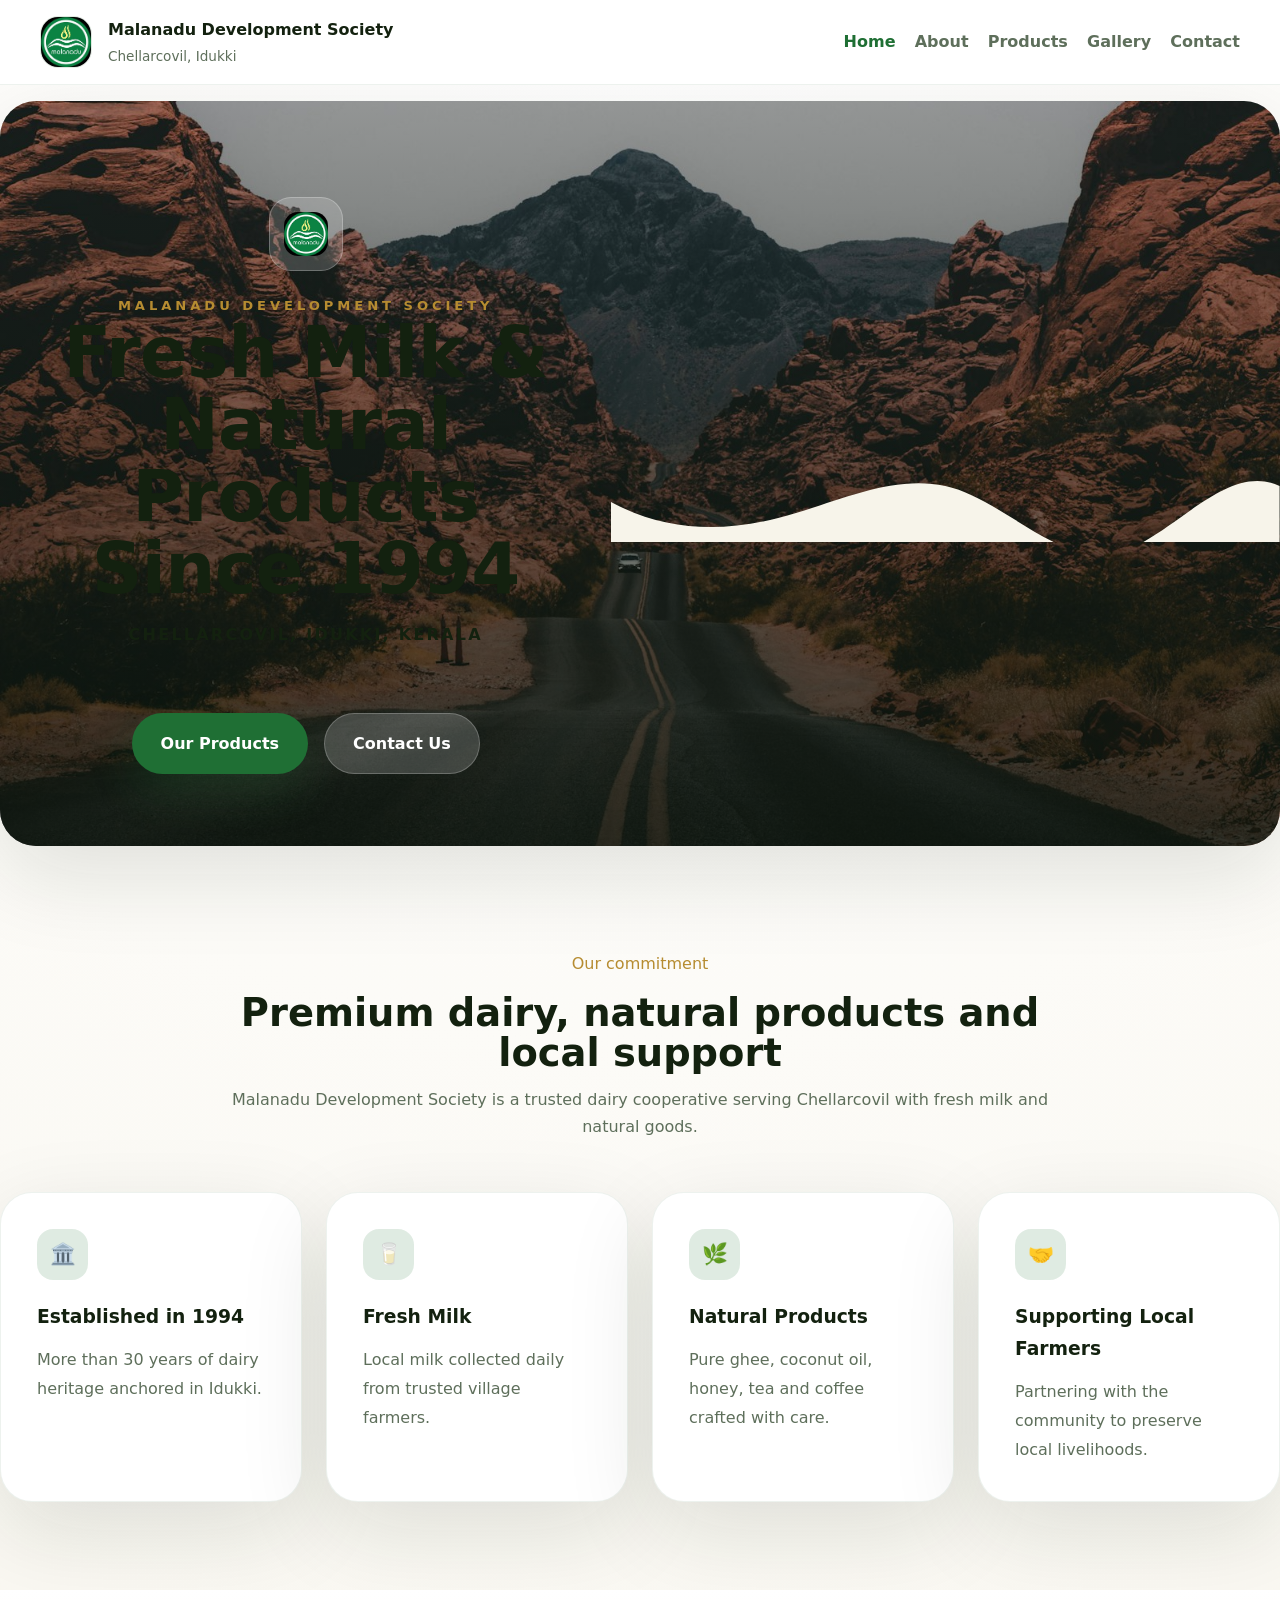
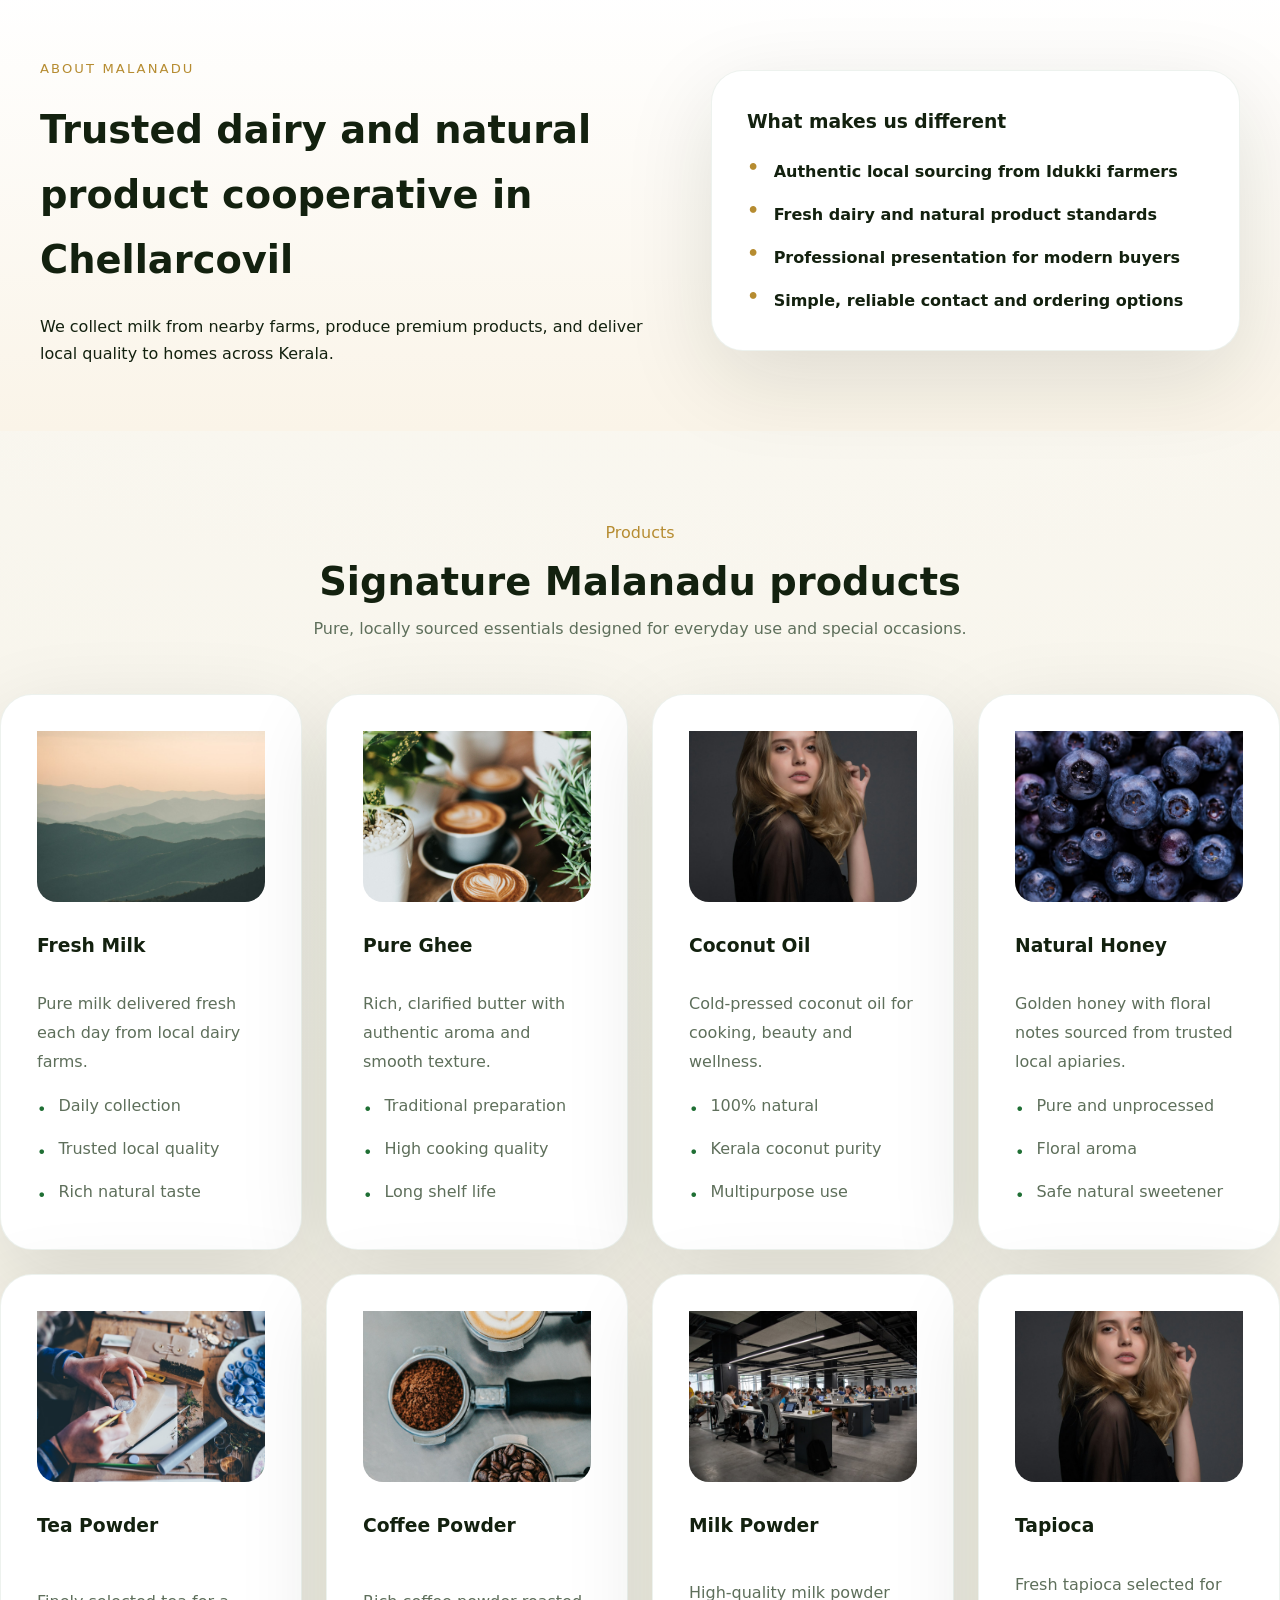
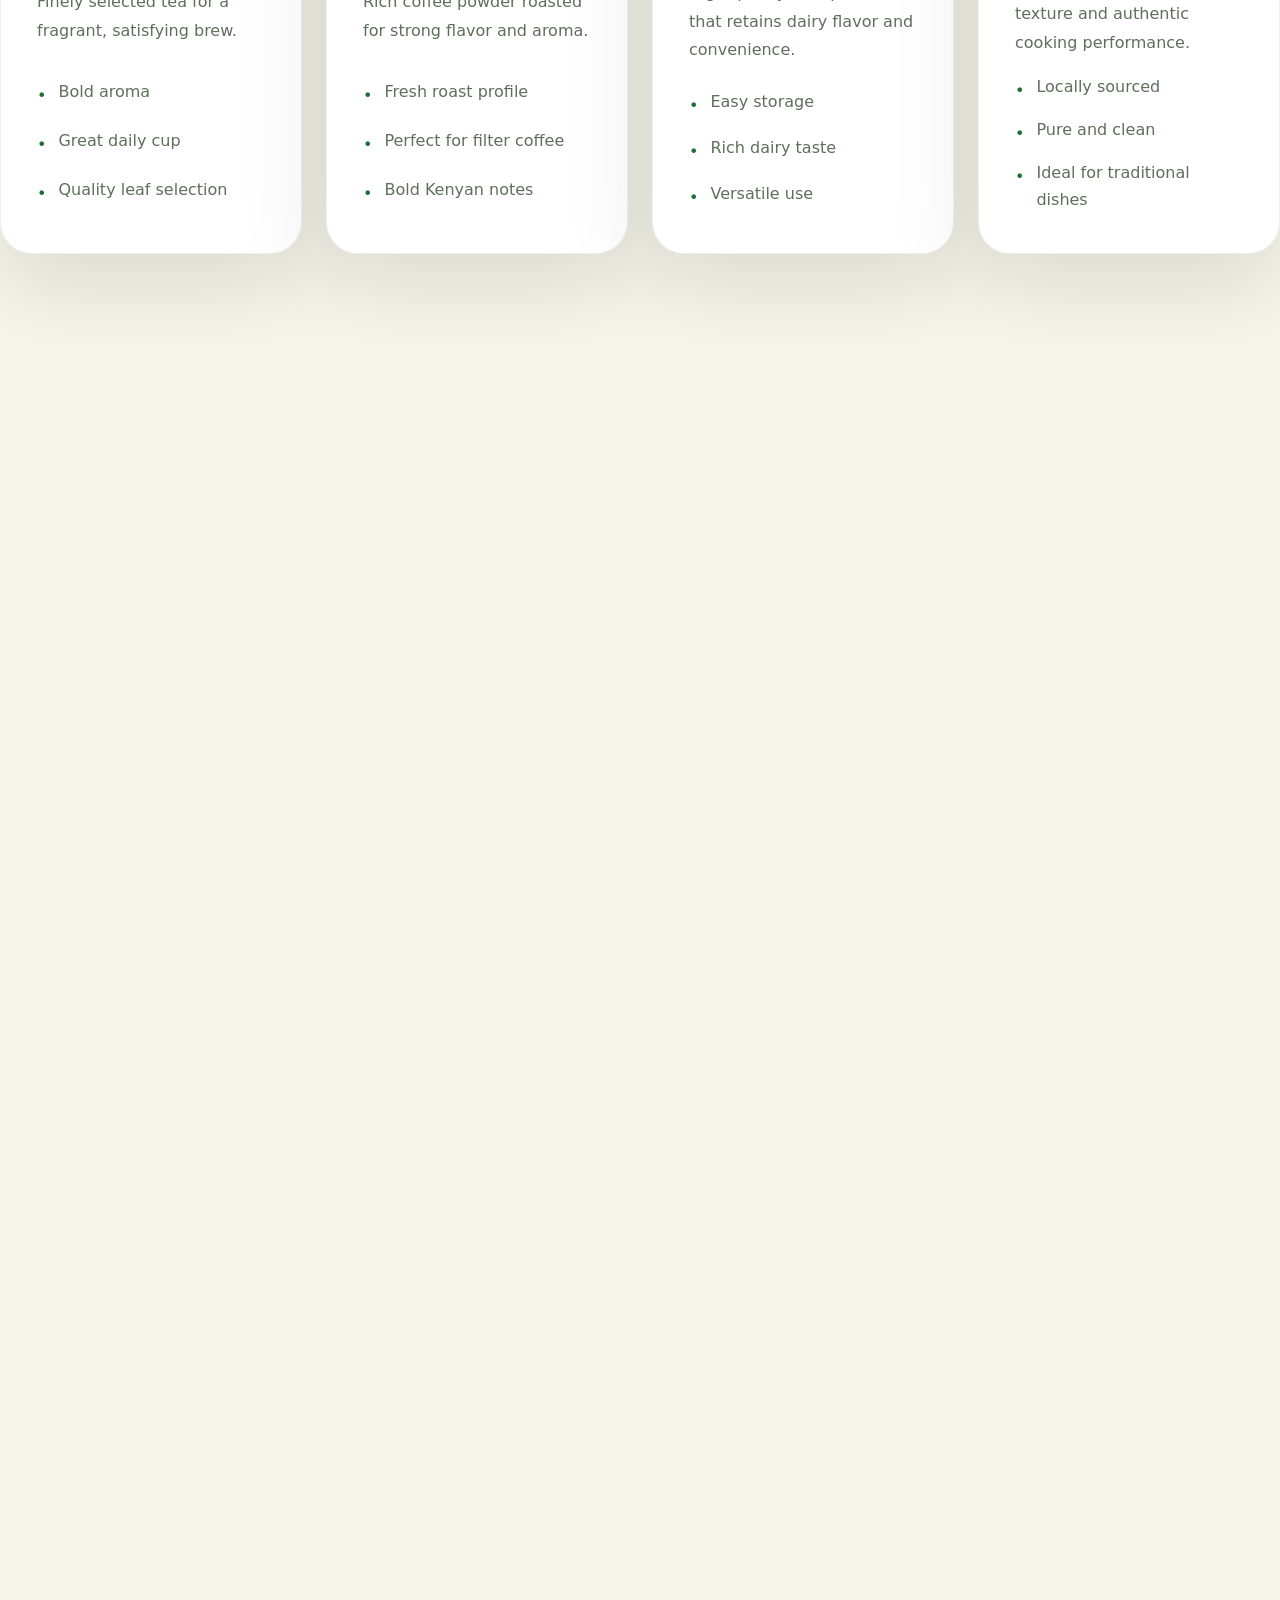
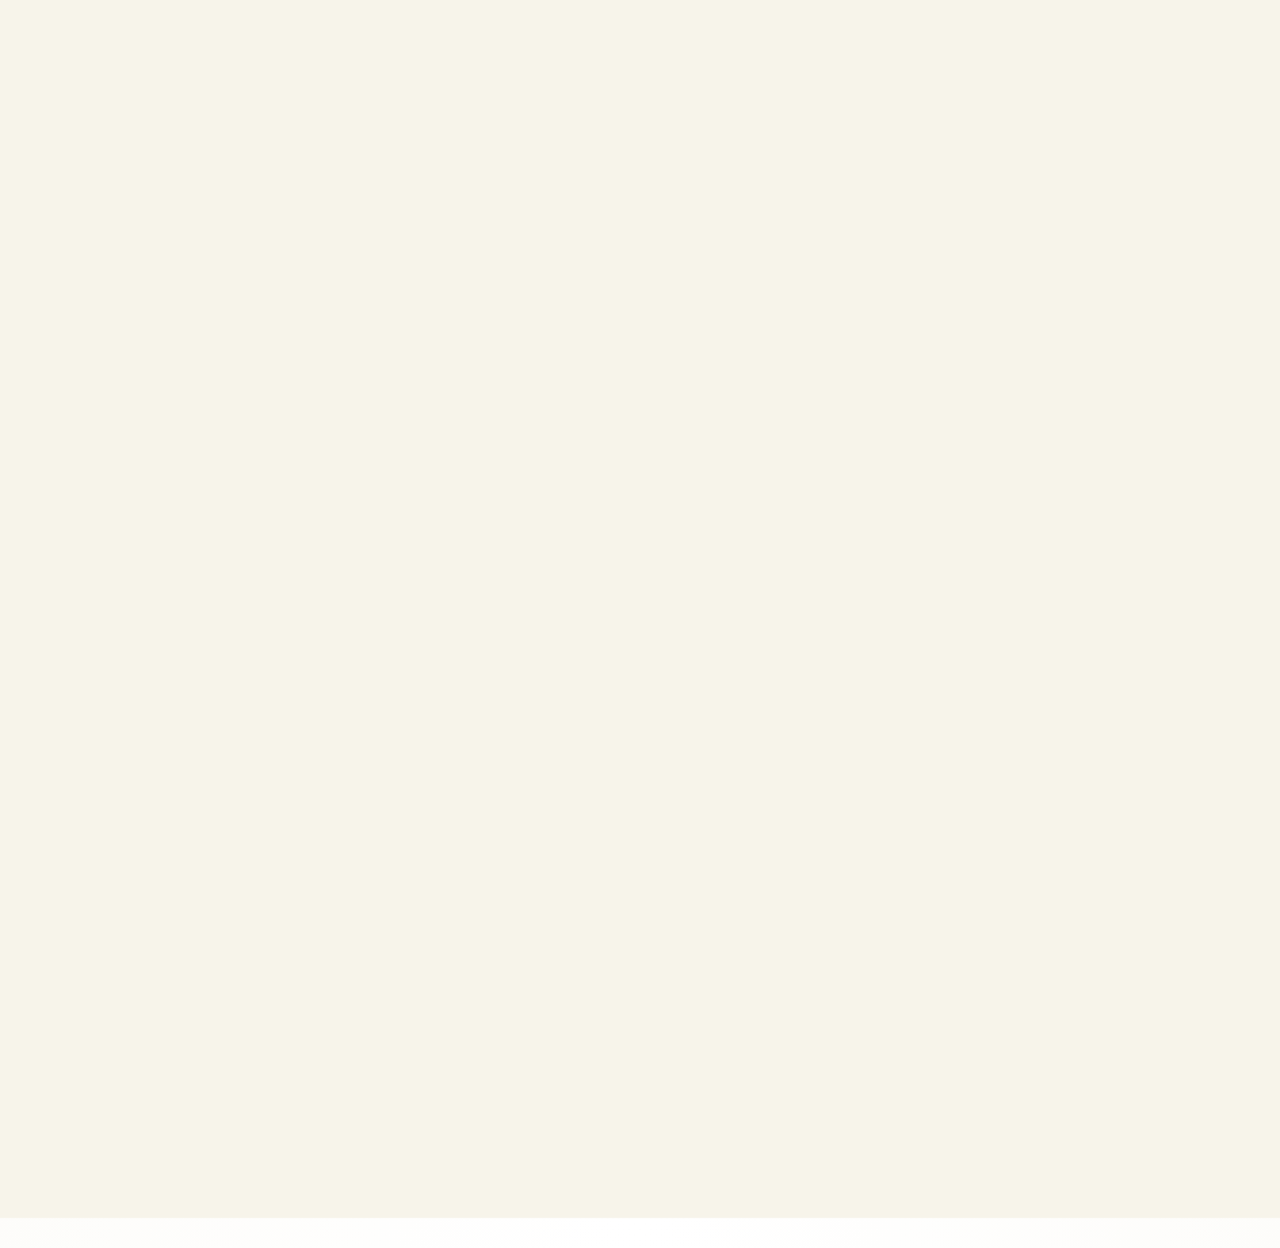
==== commit 172361bc: "Final website improvements" ====
--- a/index.html
+++ b/index.html
@@ -32,7 +32,7 @@
   </header>
 
   <main>
-    <section class="hero-section reveal" style="background-image: url('https://source.unsplash.com/1600x900/?dairy-farm,green-grass&sig=101');">
+    <section class="hero-section reveal" style="background-image: url('assets/images/hero.jpg');">
       <div class="hero-overlay"></div>
       <div class="container hero-inner">
         <div class="hero-logo"><img src="logo.jpeg" alt="Malanadu logo" style="width:44px;height:44px;border-radius:14px;"></div>
@@ -110,7 +110,7 @@
       </div>
       <div class="product-grid">
         <article class="product-card">
-          <img src="https://source.unsplash.com/1200x800/?milk-pouring,closeup&sig=115" alt="Fresh milk in glass bottle">
+          <img src="assets/images/milk.jpg" alt="Fresh milk in glass bottle">
           <div class="product-card-body">
             <h3>Fresh Milk</h3>
             <p>Pure milk delivered fresh each day from local dairy farms.</p>
@@ -122,7 +122,7 @@
           </div>
         </article>
         <article class="product-card">
-          <img src="https://source.unsplash.com/1200x800/?ghee,clarified-butter&sig=103" alt="Pure ghee in a jar">
+          <img src="assets/images/ghee.jpg" alt="Pure ghee in a jar">
           <div class="product-card-body">
             <h3>Pure Ghee</h3>
             <p>Rich, clarified butter with authentic aroma and smooth texture.</p>
@@ -134,7 +134,7 @@
           </div>
         </article>
         <article class="product-card">
-          <img src="https://source.unsplash.com/1200x800/?coconut-oil,kerala&sig=104" alt="Coconut oil with coconuts">
+          <img src="assets/images/coconut-oil.jpg" alt="Coconut oil with coconuts">
           <div class="product-card-body">
             <h3>Coconut Oil</h3>
             <p>Cold-pressed coconut oil for cooking, beauty and wellness.</p>
@@ -146,7 +146,7 @@
           </div>
         </article>
         <article class="product-card">
-          <img src="https://source.unsplash.com/1200x800/?honey,comb,jar&sig=105" alt="Natural honey in jar with comb">
+          <img src="assets/images/honey.jpg" alt="Natural honey in jar with comb">
           <div class="product-card-body">
             <h3>Natural Honey</h3>
             <p>Golden honey with floral notes sourced from trusted local apiaries.</p>
@@ -158,7 +158,7 @@
           </div>
         </article>
         <article class="product-card">
-          <img src="https://source.unsplash.com/1200x800/?tea,tea-leaves&sig=106" alt="Loose black tea leaves">
+          <img src="assets/images/tea.jpg" alt="Loose black tea leaves">
           <div class="product-card-body">
             <h3>Tea Powder</h3>
             <p>Finely selected tea for a fragrant, satisfying brew.</p>
@@ -170,7 +170,7 @@
           </div>
         </article>
         <article class="product-card">
-          <img src="https://source.unsplash.com/1200x800/?coffee-powder,coffee-ground&sig=107" alt="Fresh ground coffee">
+          <img src="assets/images/coffee.jpg" alt="Fresh ground coffee">
           <div class="product-card-body">
             <h3>Coffee Powder</h3>
             <p>Rich coffee powder roasted for strong flavor and aroma.</p>
@@ -182,7 +182,7 @@
           </div>
         </article>
         <article class="product-card">
-          <img src="https://source.unsplash.com/1200x800/?milk-powder,bowl&sig=108" alt="Milk powder in bowl">
+          <img src="assets/images/milkpowder.jpg" alt="Milk powder in bowl">
           <div class="product-card-body">
             <h3>Milk Powder</h3>
             <p>High-quality milk powder that retains dairy flavor and convenience.</p>
@@ -194,7 +194,7 @@
           </div>
         </article>
         <article class="product-card">
-          <img src="https://source.unsplash.com/1200x800/?tapioca,root&sig=109" alt="Fresh tapioca roots">
+          <img src="assets/images/tapioca.jpg" alt="Fresh tapioca roots">
           <div class="product-card-body">
             <h3>Tapioca</h3>
             <p>Fresh tapioca selected for texture and authentic cooking performance.</p>
@@ -216,27 +216,27 @@
       </div>
       <div class="gallery-grid">
         <article class="gallery-item">
-          <img src="https://source.unsplash.com/1200x800/?cows,green-field&sig=111" alt="Healthy cows grazing on green farm">
+          <img src="assets/images/hero.jpg" alt="Healthy cows grazing on green farm">
           <div class="gallery-label">Healthy cows grazing</div>
         </article>
         <article class="gallery-item">
-          <img src="https://source.unsplash.com/1200x800/?milk-bottle,glass&sig=112" alt="Fresh milk in glass bottle">
+          <img src="assets/images/milk.jpg" alt="Fresh milk in glass bottle">
           <div class="gallery-label">Fresh milk bottling</div>
         </article>
         <article class="gallery-item">
-          <img src="https://source.unsplash.com/1200x800/?cows,sunrise&sig=113" alt="Cows and farm sunrise">
+          <img src="assets/images/hero.jpg" alt="Cows and farm sunrise">
           <div class="gallery-label">Farm sunrise and cattle</div>
         </article>
         <article class="gallery-item">
-          <img src="https://source.unsplash.com/1200x800/?dairy-products,market&sig=114" alt="Dairy product display in market">
+          <img src="assets/images/coffee.jpg" alt="Dairy product display in market">
           <div class="gallery-label">Dairy product display</div>
         </article>
         <article class="gallery-item">
-          <img src="https://source.unsplash.com/1200x800/?milk-pouring,closeup&sig=115" alt="Milk pouring close-up">
+          <img src="assets/images/milk.jpg" alt="Milk pouring close-up">
           <div class="gallery-label">Milk pouring close-up</div>
         </article>
         <article class="gallery-item">
-          <img src="https://source.unsplash.com/1200x800/?honey,comb,jar&sig=105" alt="Honey jar and comb">
+          <img src="assets/images/honey.jpg" alt="Honey jar and comb">
           <div class="gallery-label">Natural honey and comb</div>
         </article>
       </div>
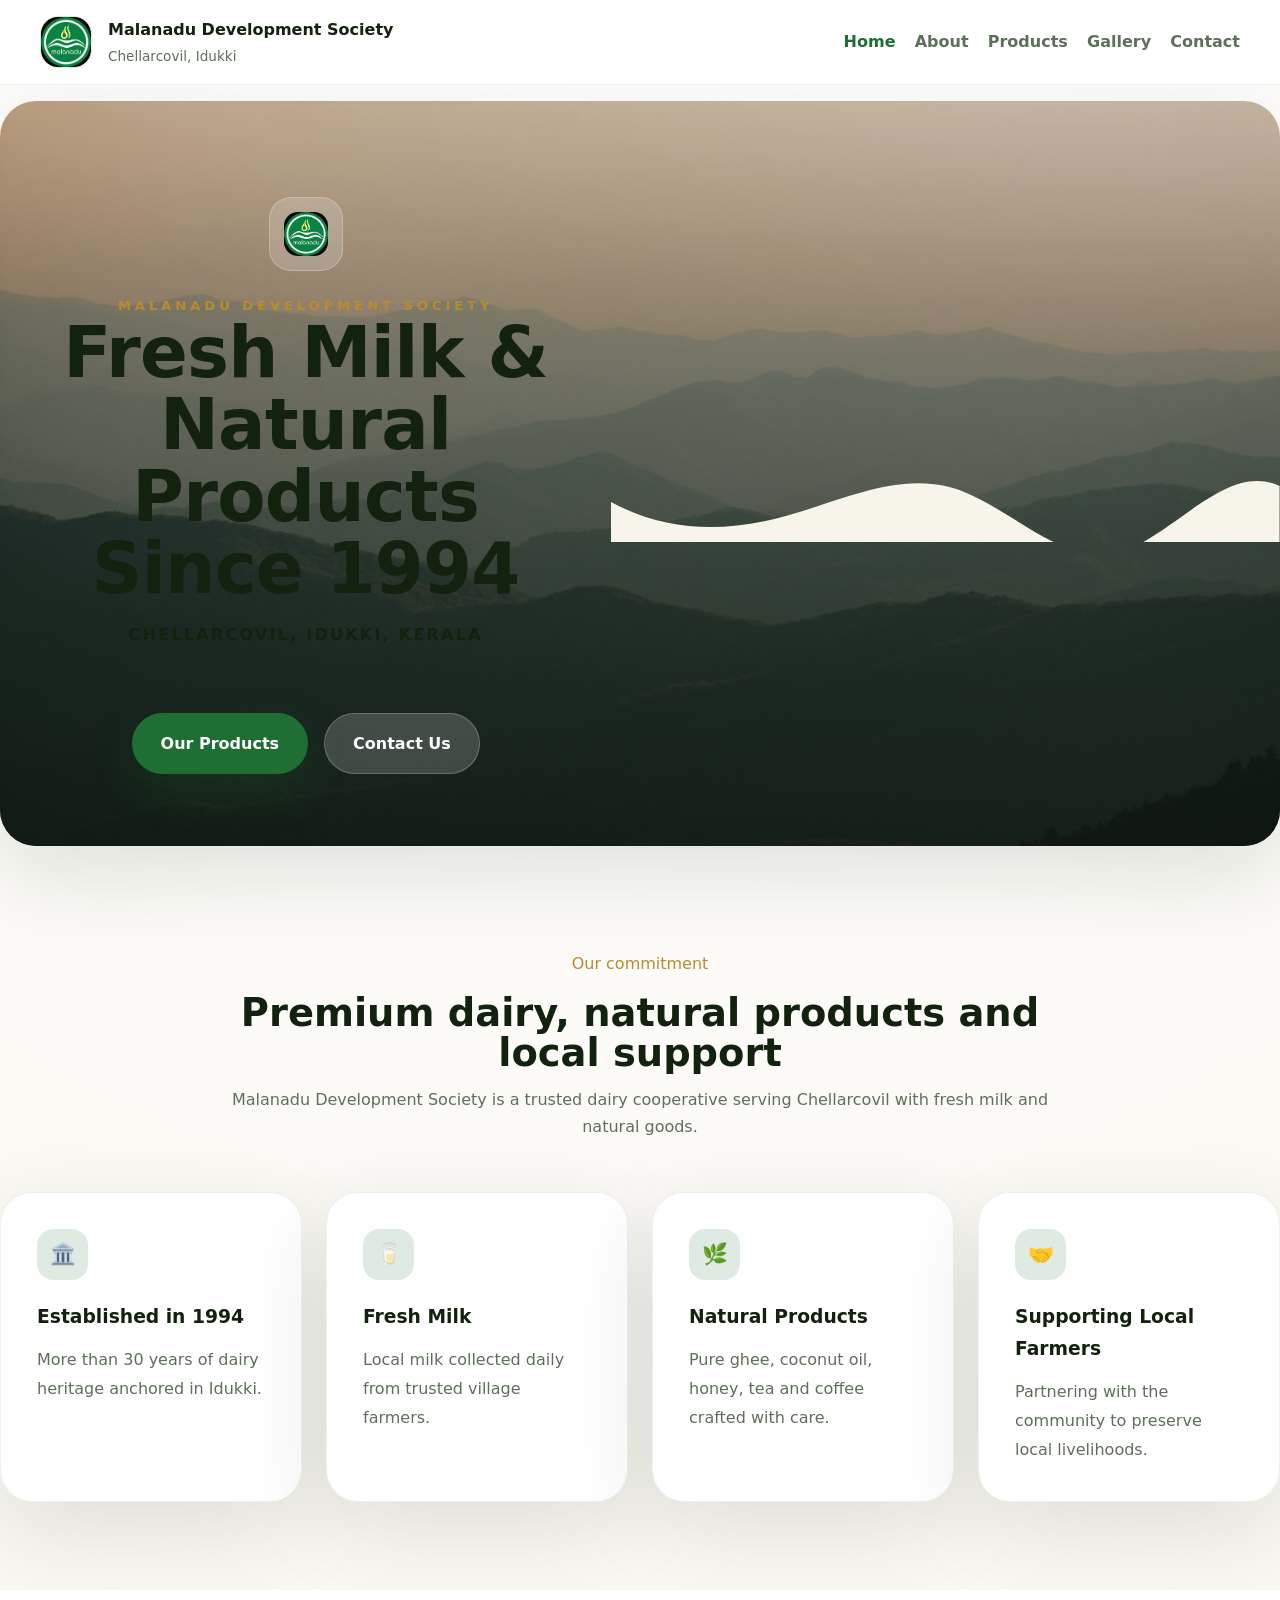
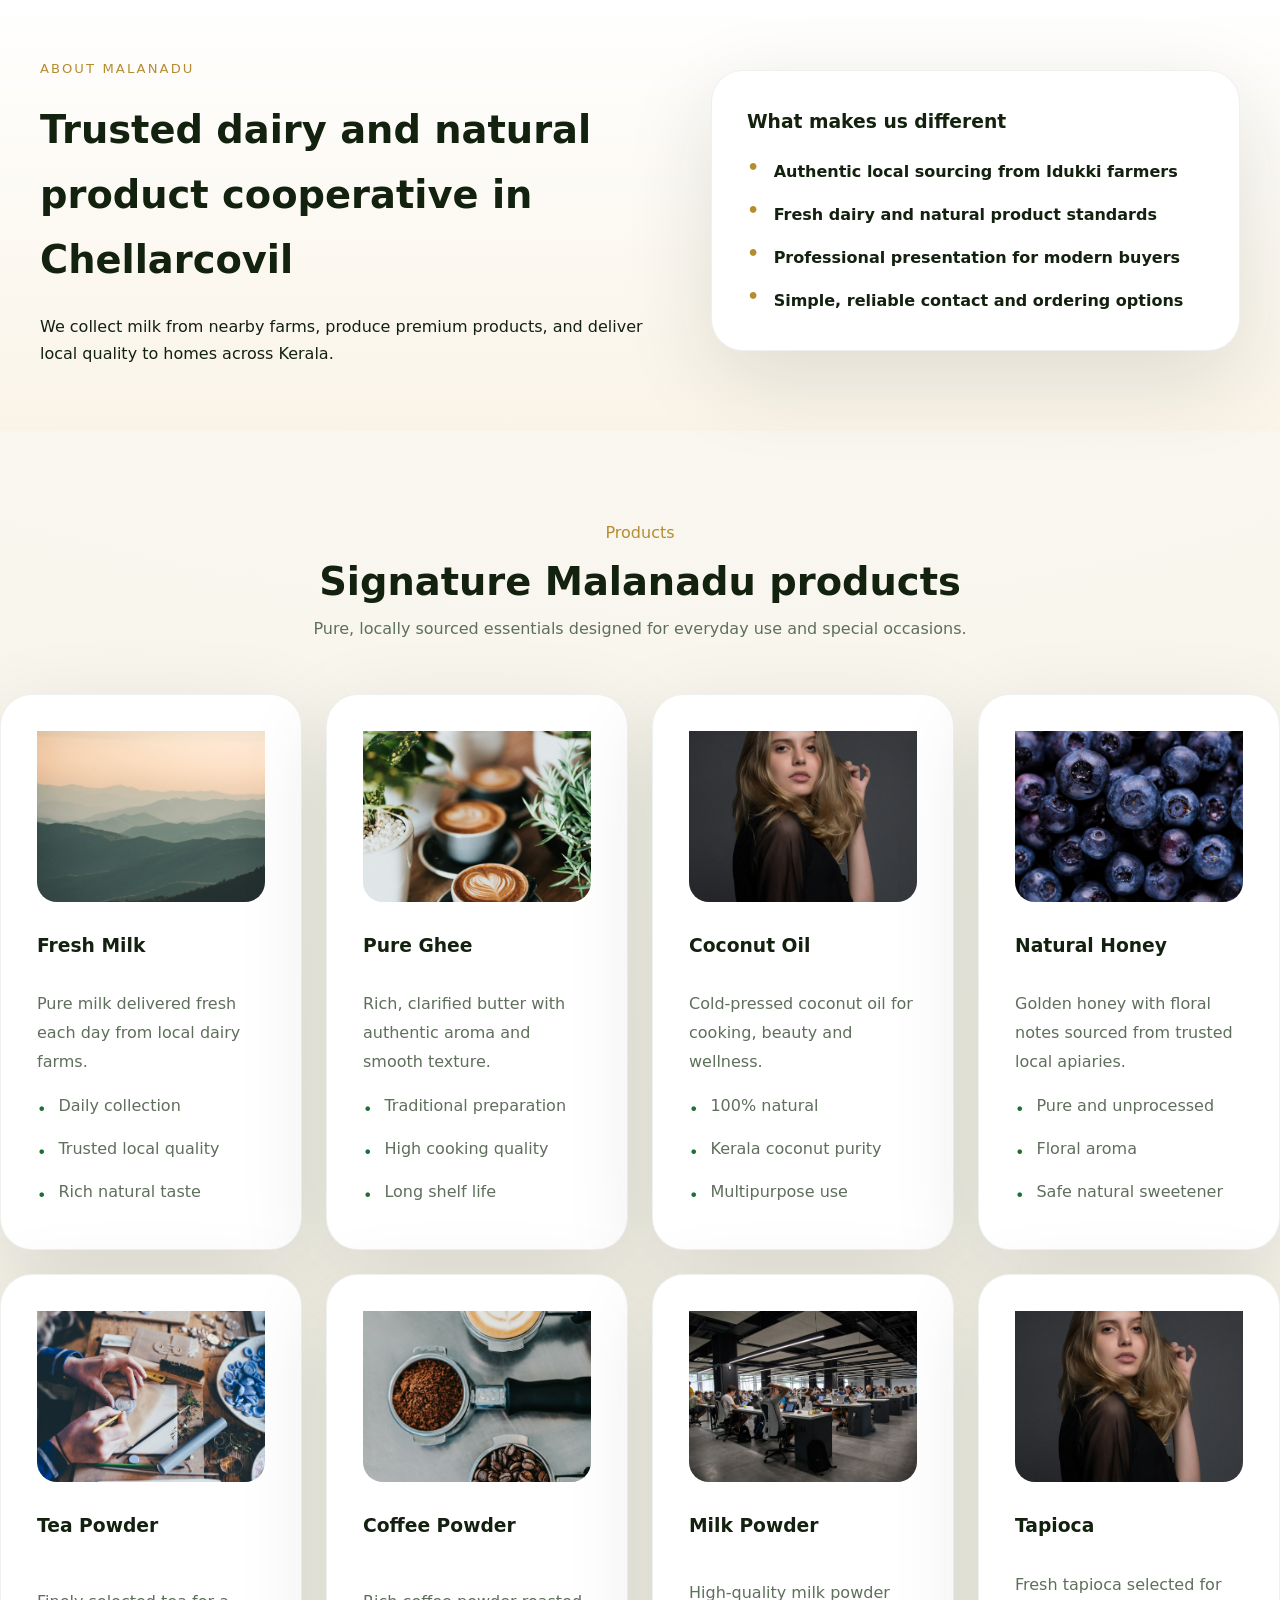
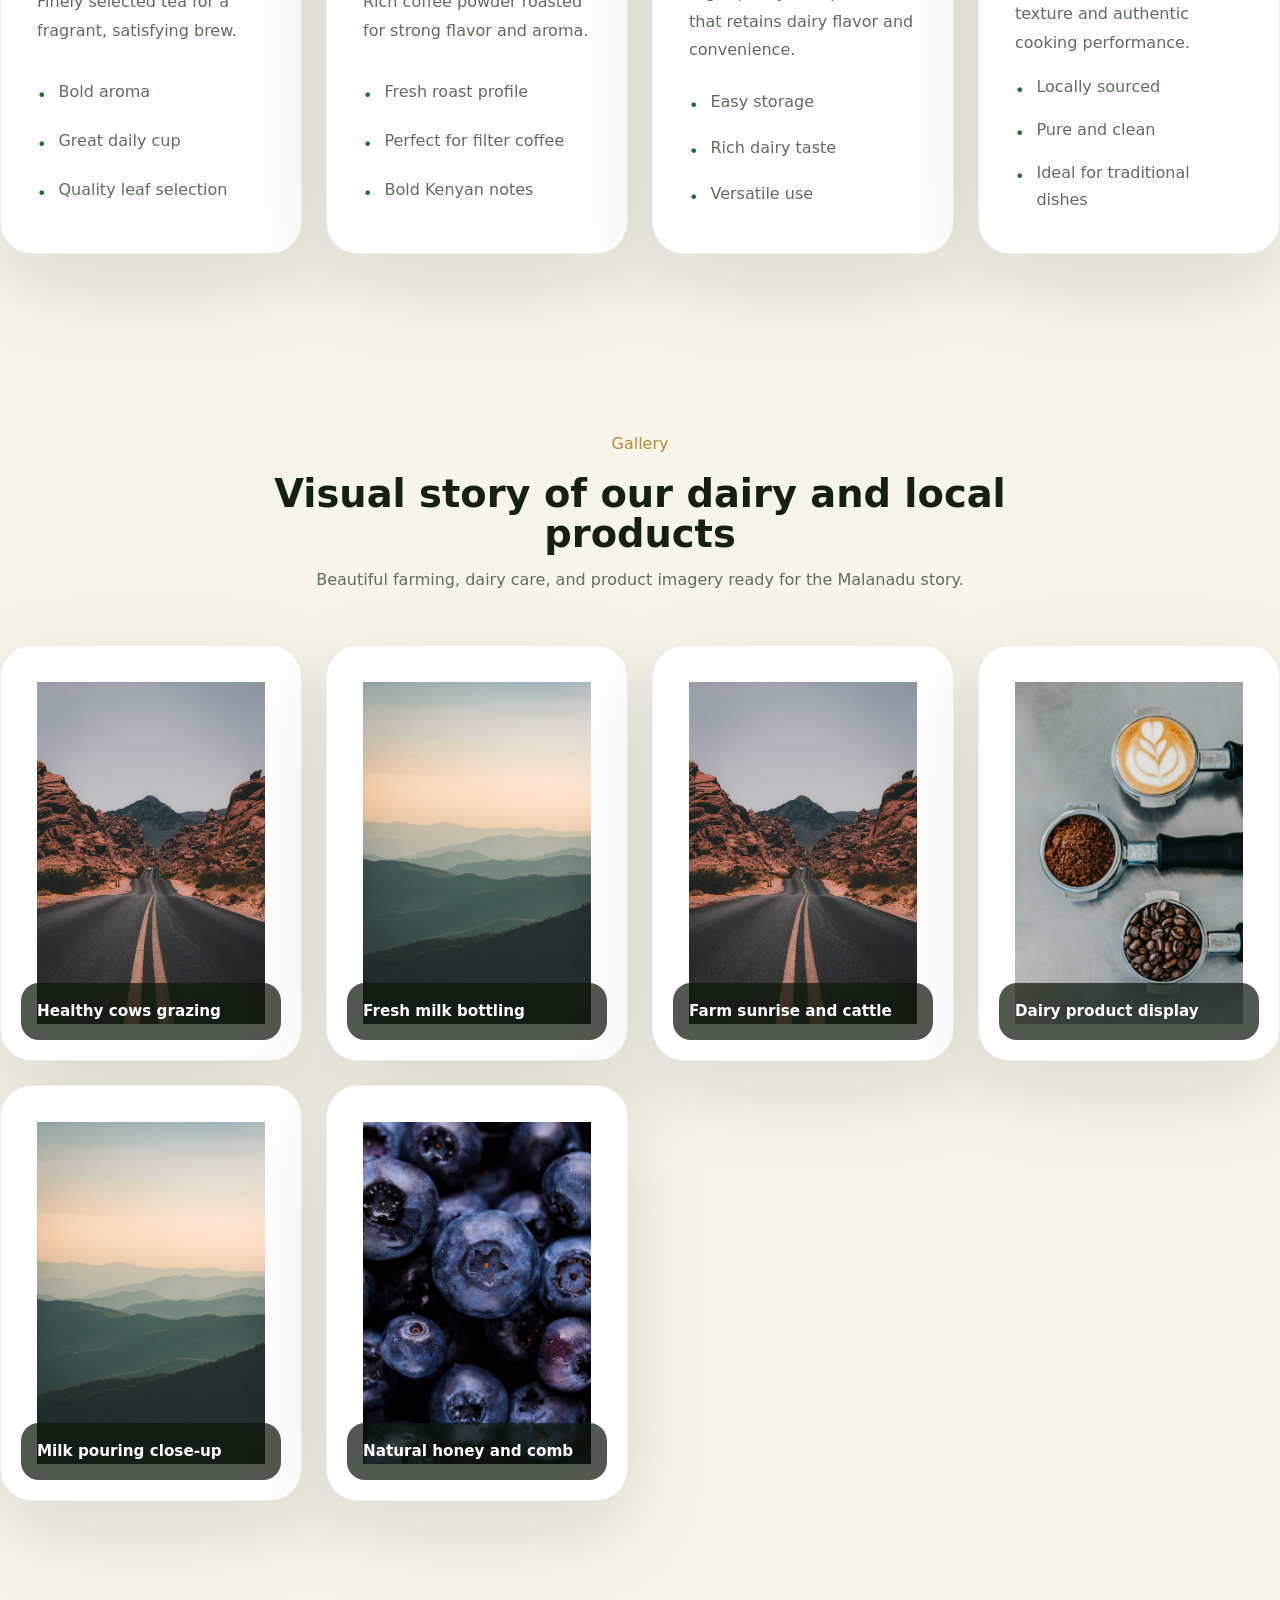
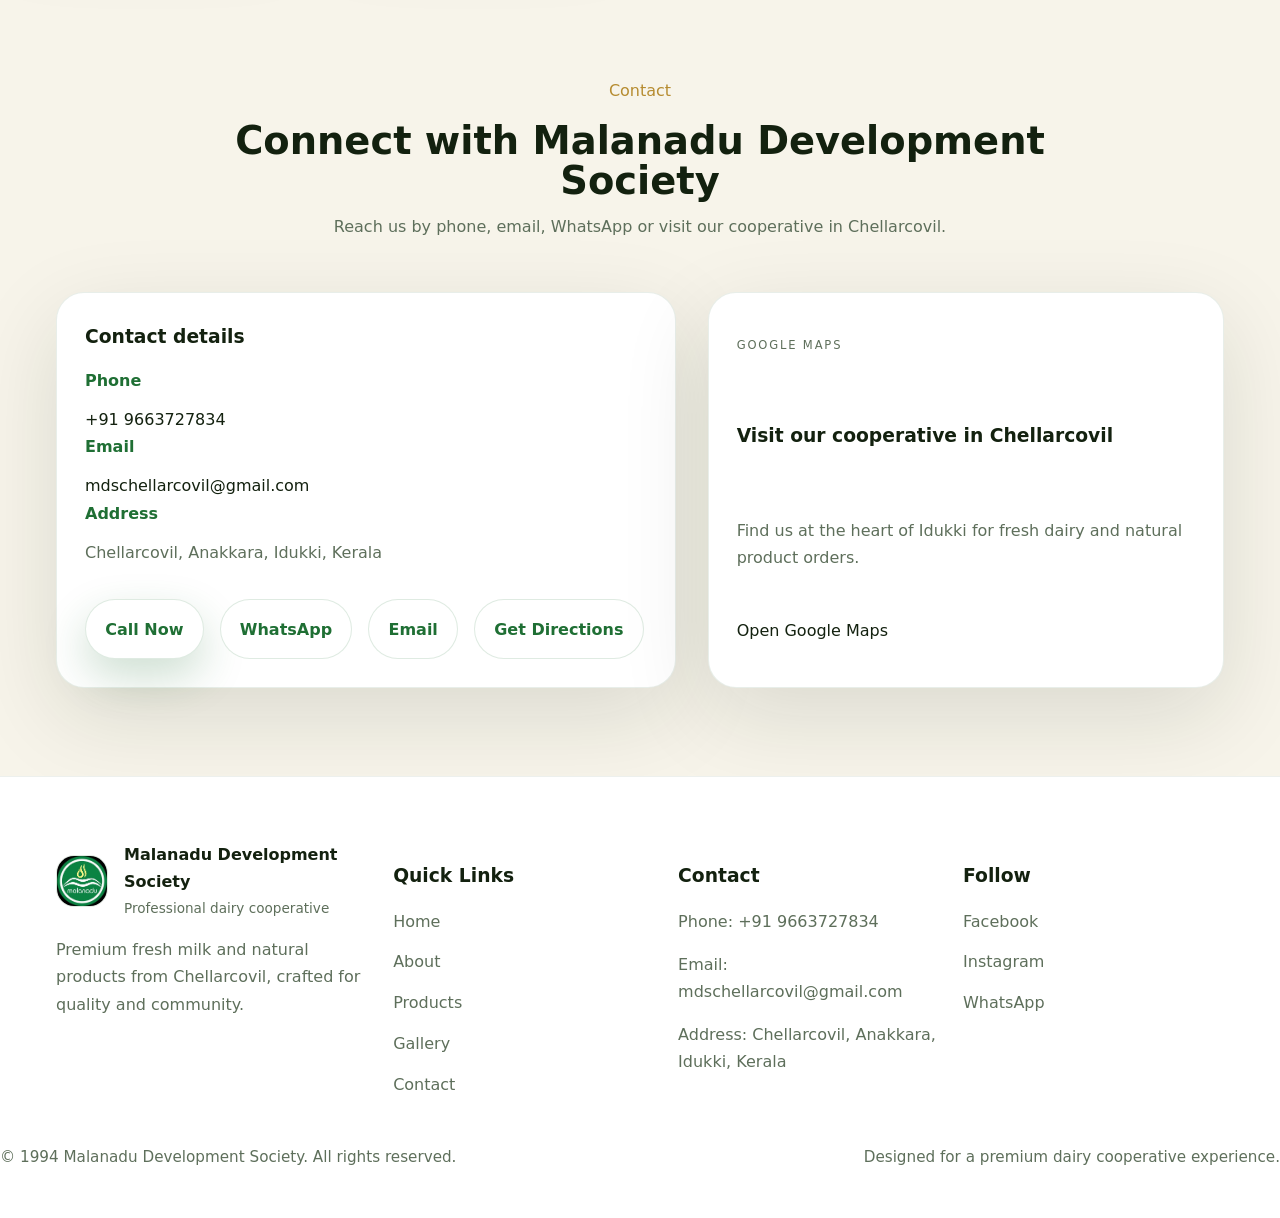
==== commit 0afaa9f6: "Final website improvements" ====
--- a/index.html
+++ b/index.html
@@ -32,7 +32,7 @@
   </header>
 
   <main>
-    <section class="hero-section reveal" style="background-image: url('assets/images/hero.jpg');">
+    <section class="hero-section reveal" style="background-image: url('assets/images/milk.jpg');">
       <div class="hero-overlay"></div>
       <div class="container hero-inner">
         <div class="hero-logo"><img src="logo.jpeg" alt="Malanadu logo" style="width:44px;height:44px;border-radius:14px;"></div>
